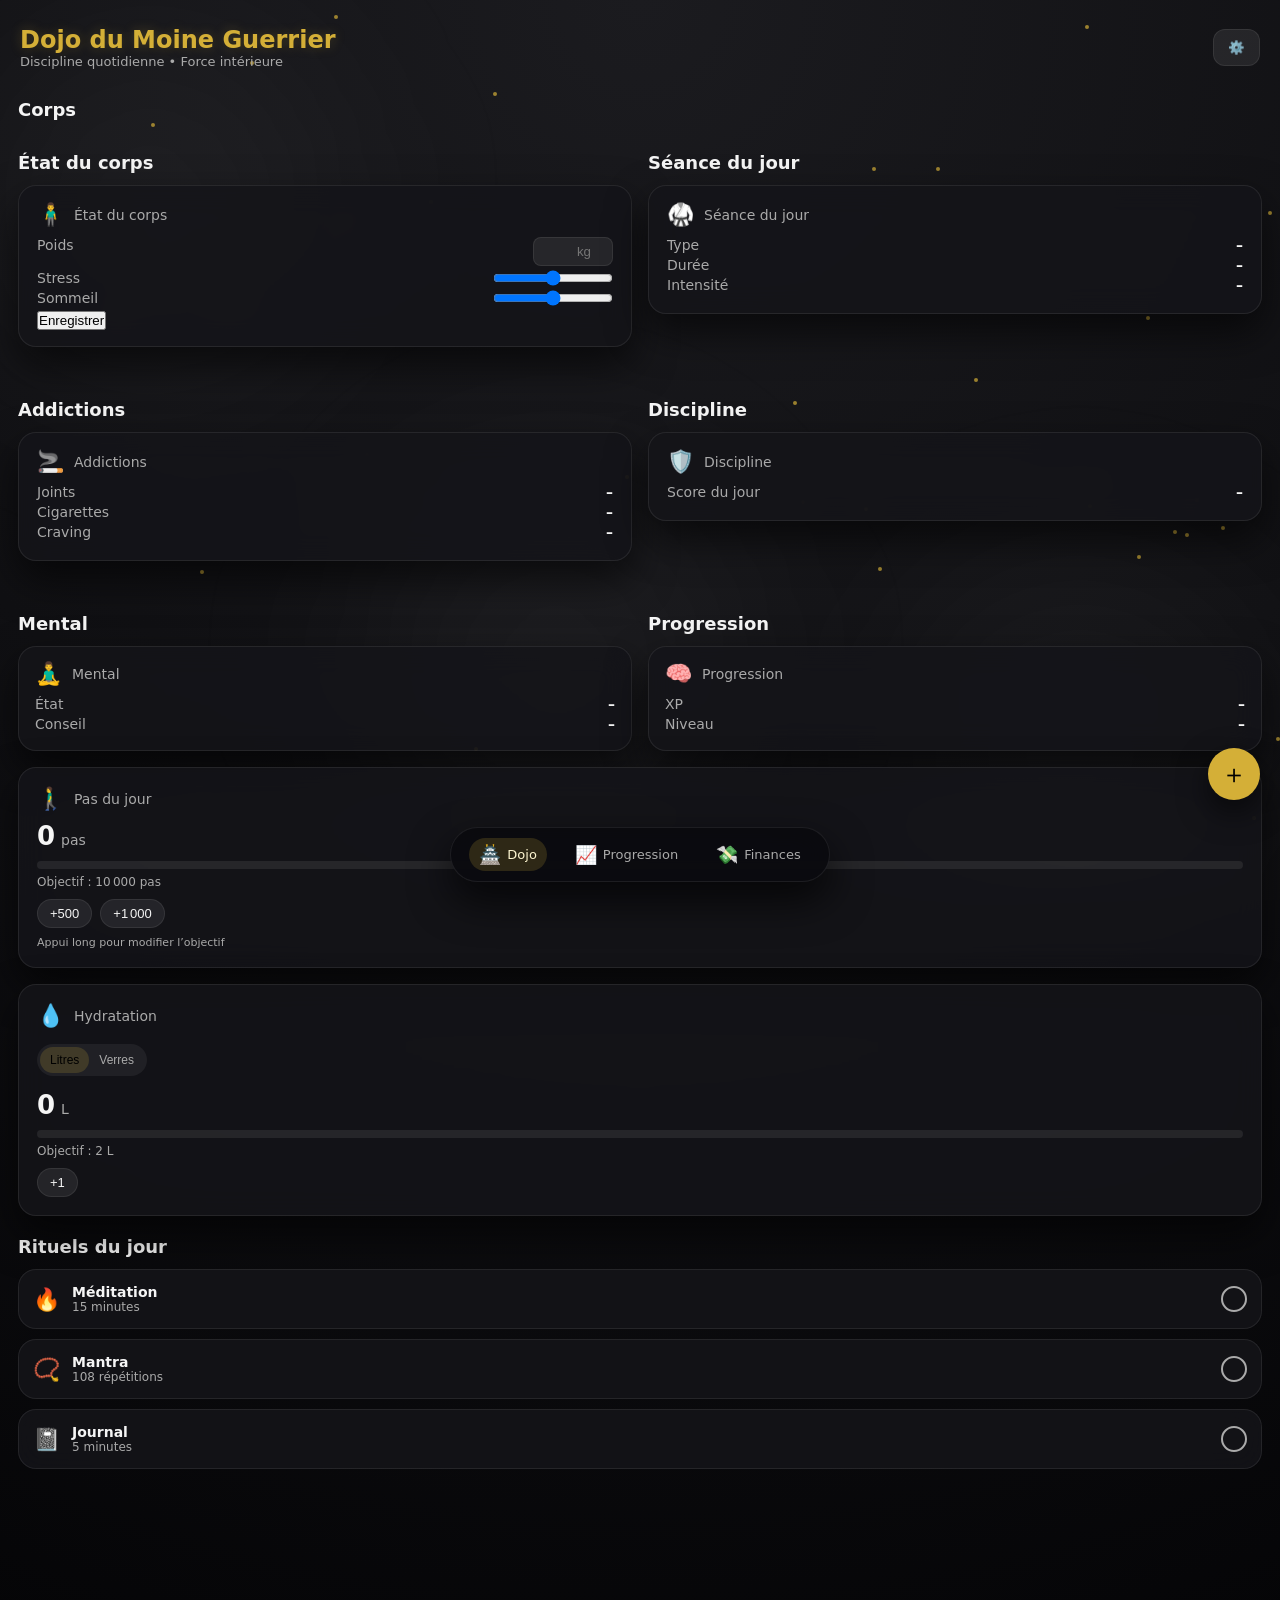
==== index.html @ df470920 "Update index.html" ====
<!DOCTYPE html>
<html lang="fr">
<head>
    <meta charset="UTF-8">
    <meta name="viewport" content="width=device-width, initial-scale=1.0">
    <title>Dojo du Moine Guerrier</title>

    <!-- PWA -->
    <link rel="manifest" href="manifest.json">
    <link rel="icon" href="icon-192.png">
    <link rel="apple-touch-icon" href="icon-192.png">
    <meta name="theme-color" content="#0a0a0a">

    <!-- Styles -->
    <link rel="stylesheet" href="style.css">
</head>

<body class="page-dojo">

    <!-- FOND ANIMÉ -->
    <div id="background">
        <div class="smoke"></div>
        <div class="smoke"></div>
        <div class="smoke"></div>
    </div>

    <script>
        for (let i = 0; i < 40; i++) {
            const p = document.createElement("div");
            p.className = "particle";
            p.style.left = Math.random() * 100 + "vw";
            p.style.top = Math.random() * 100 + "vh";
            p.style.animationDelay = Math.random() * 6 + "s";
            document.getElementById("background").appendChild(p);
        }
    </script>

    <!-- HEADER -->
    <header class="dojo-header">
        <div>
            <div class="dojo-title">Dojo du Moine Guerrier</div>
            <div class="dojo-subtitle">Discipline quotidienne • Force intérieure</div>
        </div>
        <button id="openSettings" class="dojo-settings-btn">⚙️</button>
    </header>

    <!-- CONTENU PRINCIPAL -->
    <main class="dojo-main">

        <!-- SECTION CORPS -->
        <section class="dojo-section">
            <h2 class="dojo-section-title">Corps</h2>

            <div class="dojo-stats-grid">
<!-- CORPS — Données du jour -->
<section class="dojo-section">
    <h2 class="dojo-section-title">État du corps</h2>

<div class="dojo-card dojo-card-medium" id="corpsCard">
    <div class="dojo-card-header">
        <span class="dojo-card-icon">🧍‍♂️</span>
        <span class="dojo-card-label">État du corps</span>
    </div>

    <div class="detail-row">
        <span class="detail-label">Poids</span>
        <input type="number" id="poidsInput" class="inline-input" placeholder="kg">
    </div>

    <div class="detail-row">
        <span class="detail-label">Stress</span>
        <input type="range" id="stressInput" min="0" max="10" class="inline-slider">
    </div>

    <div class="detail-row">
        <span class="detail-label">Sommeil</span>
        <input type="range" id="sommeilInput" min="0" max="10" class="inline-slider">
    </div>

    <button class="primary small" id="saveCorpsBtn">Enregistrer</button>
</div>

</section>

<!-- SÉANCE DU JOUR -->
<section class="dojo-section">
    <h2 class="dojo-section-title">Séance du jour</h2>

    <div class="dojo-card dojo-card-medium clickable" id="seanceCard">
    <div class="dojo-card-header">
        <span class="dojo-card-icon">🥋</span>
        <span class="dojo-card-label">Séance du jour</span>
    </div>

    <div class="detail-row"><span class="detail-label">Type</span><span class="detail-value" id="typeSeanceLabel">–</span></div>
    <div class="detail-row"><span class="detail-label">Durée</span><span class="detail-value" id="dureeSeanceLabel">–</span></div>
    <div class="detail-row"><span class="detail-label">Intensité</span><span class="detail-value" id="intensiteSeanceLabel">–</span></div>
</div>

</section>

<!-- ADDICTIONS -->
<section class="dojo-section">
    <h2 class="dojo-section-title">Addictions</h2>

    <div class="dojo-card dojo-card-medium clickable" id="addictionsCard">
    <div class="dojo-card-header">
        <span class="dojo-card-icon">🚬</span>
        <span class="dojo-card-label">Addictions</span>
    </div>

    <div class="detail-row"><span class="detail-label">Joints</span><span class="detail-value" id="jointsLabel">–</span></div>
    <div class="detail-row"><span class="detail-label">Cigarettes</span><span class="detail-value" id="cigarettesLabel">–</span></div>
    <div class="detail-row"><span class="detail-label">Craving</span><span class="detail-value" id="cravingLabel">–</span></div>
</div>

</section>
                
<!-- DISCIPLINE -->
<section class="dojo-section">
    <h2 class="dojo-section-title">Discipline</h2>

    <div class="dojo-card dojo-card-medium clickable" id="disciplineCard">
    <div class="dojo-card-header">
        <span class="dojo-card-icon">🛡️</span>
        <span class="dojo-card-label">Discipline</span>
    </div>

    <div class="detail-row"><span class="detail-label">Score du jour</span><span class="detail-value" id="disciplineScoreLabel">–</span></div>
</div>

</section>
                
<!-- MENTAL -->
<section class="dojo-section">
    <h2 class="dojo-section-title">Mental</h2>

   <div class="dojo-card dojo-card-small" id="mentalCard">
    <div class="dojo-card-header">
        <span class="dojo-card-icon">🧘‍♂️</span>
        <span class="dojo-card-label">Mental</span>
    </div>

    <div class="detail-row"><span class="detail-label">État</span><span class="detail-value" id="mentalEtatLabel">–</span></div>
    <div class="detail-row"><span class="detail-label">Conseil</span><span class="detail-value" id="mentalConseilLabel">–</span></div>
</div>

</section>

<!-- XP / NIVEAU -->
<section class="dojo-section">
    <h2 class="dojo-section-title">Progression</h2>

    <div class="dojo-card dojo-card-small" id="xpCard">
    <div class="dojo-card-header">
        <span class="dojo-card-icon">🧠</span>
        <span class="dojo-card-label">Progression</span>
    </div>

    <div class="detail-row"><span class="detail-label">XP</span><span class="detail-value" id="xpLabel">–</span></div>
    <div class="detail-row"><span class="detail-label">Niveau</span><span class="detail-value" id="niveauLabel">–</span></div>
</div>

</section>


</section>

                <!-- PAS -->
                <div class="dojo-card steps-card" id="stepsCard">
                    <div class="dojo-card-header">
                        <span class="dojo-card-icon">🚶‍♂️</span>
                        <span class="dojo-card-label">Pas du jour</span>
                    </div>

                    <div class="dojo-card-main">
                        <span class="dojo-card-value" id="stepsValue">0</span>
                        <span class="dojo-card-unit">pas</span>
                    </div>

                    <div class="dojo-card-progress">
                        <div class="dojo-card-progress-bar">
                            <div class="dojo-card-progress-fill" id="stepsProgress"></div>
                        </div>
                        <div class="dojo-card-progress-text">
                            Objectif : <span id="stepsGoalLabel">10 000</span> pas
                        </div>
                    </div>

                    <div class="dojo-card-actions">
                        <button class="dojo-chip" data-steps="+500">+500</button>
                        <button class="dojo-chip" data-steps="+1000">+1 000</button>
                    </div>

                    <div class="dojo-card-hint">Appui long pour modifier l’objectif</div>
                </div>

                <!-- HYDRATATION -->
                <div class="dojo-card water-card">
                    <div class="dojo-card-header">
                        <span class="dojo-card-icon">💧</span>
                        <span class="dojo-card-label">Hydratation</span>
                    </div>

                    <div class="dojo-card-toggle">
                        <button class="toggle-btn active" id="modeLitres">Litres</button>
                        <button class="toggle-btn" id="modeVerres">Verres</button>
                    </div>

                    <div class="dojo-card-main">
                        <span class="dojo-card-value" id="waterValue">0</span>
                        <span class="dojo-card-unit" id="waterUnit">L</span>
                    </div>

                    <div class="dojo-card-progress">
                        <div class="dojo-card-progress-bar">
                            <div class="dojo-card-progress-fill" id="waterProgress"></div>
                        </div>
                        <div class="dojo-card-progress-text">
                            Objectif : <span id="waterGoalLabel">2</span> <span id="waterGoalUnit">L</span>
                        </div>
                    </div>

                    <div class="dojo-card-actions">
                        <button class="dojo-chip" id="waterPlus">+1</button>
                    </div>
                </div>

            </div>
        </section>

        <!-- RITUELS -->
        <section class="dojo-section">
            <h2 class="dojo-section-title">Rituels du jour</h2>

            <div class="dojo-rituals" id="ritualsList">
                <div class="ritual-card">
                    <div class="ritual-left">
                        <span class="ritual-icon">🔥</span>
                        <div>
                            <div class="ritual-title">Méditation</div>
                            <div class="ritual-subtitle">15 minutes</div>
                        </div>
                    </div>
                    <button class="ritual-toggle"></button>
                </div>

                <div class="ritual-card">
                    <div class="ritual-left">
                        <span class="ritual-icon">📿</span>
                        <div>
                            <div class="ritual-title">Mantra</div>
                            <div class="ritual-subtitle">108 répétitions</div>
                        </div>
                    </div>
                    <button class="ritual-toggle"></button>
                </div>

                <div class="ritual-card">
                    <div class="ritual-left">
                        <span class="ritual-icon">📓</span>
                        <div>
                            <div class="ritual-title">Journal</div>
                            <div class="ritual-subtitle">5 minutes</div>
                        </div>
                    </div>
                    <button class="ritual-toggle"></button>
                </div>
            </div>
        </section>

    </main>

    <!-- BOUTON FLOTTANT -->
    <button class="add-ritual-btn" onclick="window.location.href='rituel.html'">＋</button>

    <!-- POPUP RÉGLAGES -->
    <div class="popup-overlay" id="settingsPopup">
        <div class="popup">
            <h2>Réglages du Dojo</h2>

            <label>Objectif de pas</label>
            <input type="number" id="stepsGoalInput">

            <label>Mode hydratation</label>
            <select id="waterModeSelect">
                <option value="litres">Litres</option>
                <option value="verres">Verres</option>
            </select>

            <label>Objectif hydratation (litres)</label>
            <input type="number" step="0.1" id="waterGoalLitresInput">

            <label>Objectif hydratation (verres)</label>
            <input type="number" id="waterGoalGlassesInput">

            <button id="saveSettings">Enregistrer</button>
            <button id="closeSettings" class="close-popup">Fermer</button>
        </div>
    </div>
<!-- POPUP SÉANCE -->
<div class="popup-overlay" id="popupSeance">
    <div class="popup-dojo">
        <h2>Séance du jour</h2>

        <label>Type</label>
        <input type="text" id="popupSeanceType" placeholder="Ex : Muscu, Cardio, Yoga">

        <label>Durée (min)</label>
        <input type="number" id="popupSeanceDuree">

        <label>Intensité (0–10)</label>
        <input type="number" id="popupSeanceIntensite" min="0" max="10">

        <button class="primary" id="saveSeanceBtn">Enregistrer</button>
        <button class="close-popup" onclick="closePopup('popupSeance')">Fermer</button>
    </div>
</div>
<!-- POPUP ADDICTIONS -->
<div class="popup-overlay" id="popupAddictions">
    <div class="popup-dojo">
        <h2>Addictions</h2>

        <label>Joints</label>
        <input type="number" id="popupJoints">

        <label>Cigarettes</label>
        <input type="number" id="popupCigarettes">

        <label>Craving (0–10)</label>
        <input type="number" id="popupCraving" min="0" max="10">

        <button class="primary" id="saveAddictionsBtn">Enregistrer</button>
        <button class="close-popup" onclick="closePopup('popupAddictions')">Fermer</button>
    </div>
</div>
<!-- POPUP DISCIPLINE -->
<div class="popup-overlay" id="popupDiscipline">
    <div class="popup-dojo">
        <h2>Discipline</h2>

        <label>Score du jour (0–5)</label>
        <input type="number" id="popupDisciplineScore" min="0" max="5">

        <button class="primary" id="saveDisciplineBtn">Enregistrer</button>
        <button class="close-popup" onclick="closePopup('popupDiscipline')">Fermer</button>
    </div>
</div>

    <!-- MENU -->
    <div class="bottom-menu-wrapper">
        <div class="bottom-menu-pill">
            <a href="index.html" class="active"><span class="icon">🏯</span>Dojo</a>
            <a href="progression.html"><span class="icon">📈</span>Progression</a>
            <a href="finance.html"><span class="icon">💸</span>Finances</a>
        </div>
    </div>

    <!-- JS -->
    <script src="dojo.js"></script>
    <script src="firebase.js"></script>

</body>
</html>
---- style.css ----
/* ============================================================
   DOJO DU MOINE GUERRIER — STYLE GLOBAL
   ============================================================ */

/* ------------------------------
   VARIABLES
--------------------------------*/
:root {
    --bg1: #050507;
    --bg2: #1b1b1f;
    --card-bg: rgba(20,20,25,0.85);
    --card-border: rgba(255,255,255,0.08);
    --text: #f5f5f5;
    --muted: #aaa;
    --accent: #d4af37;
    --accent-soft: rgba(212,175,55,0.18);
    --radius: 18px;
    --blur: 14px;
    --transition: 0.25s ease;
}

/* ------------------------------
   RESET
--------------------------------*/
* {
    margin: 0;
    padding: 0;
    box-sizing: border-box;
    -webkit-tap-highlight-color: transparent;
}

body {
    font-family: system-ui, -apple-system, BlinkMacSystemFont, "SF Pro Text", Inter, sans-serif;
    background: radial-gradient(circle at top, var(--bg2), var(--bg1));
    color: var(--text);
    padding-bottom: 120px;
    overflow-x: hidden;
}

/* ------------------------------
   FOND ANIMÉ
--------------------------------*/
#background {
    position: fixed;
    inset: 0;
    z-index: -1;
    overflow: hidden;
}

.smoke {
    position: absolute;
    width: 600px;
    height: 600px;
    background: radial-gradient(circle, rgba(255,255,255,0.06), transparent 70%);
    filter: blur(80px);
    animation: smokeMove 18s infinite ease-in-out;
}

.smoke:nth-child(1) { top: -100px; left: -150px; animation-delay: 0s; }
.smoke:nth-child(2) { bottom: -150px; right: -100px; animation-delay: 4s; }
.smoke:nth-child(3) { top: 40%; left: 20%; animation-delay: 8s; }

@keyframes smokeMove {
    0% { transform: translate(0,0) scale(1); }
    50% { transform: translate(40px,-30px) scale(1.2); }
    100% { transform: translate(0,0) scale(1); }
}

.particle {
    position: absolute;
    width: 4px;
    height: 4px;
    background: var(--accent);
    border-radius: 50%;
    opacity: 0.7;
    animation: floatUp 6s infinite ease-in-out;
}

@keyframes floatUp {
    0% { transform: translateY(0) scale(1); opacity: 0.3; }
    50% { opacity: 0.9; }
    100% { transform: translateY(-120px) scale(0.5); opacity: 0; }
}

/* ============================================================
   ACCUEIL DOJO (index.html)
   ============================================================ */

body.page-dojo {
    /* même fond que défaut, mais on garde la classe si besoin */
}

/* HEADER */
.dojo-header {
    padding: 26px 20px 10px;
    display: flex;
    justify-content: space-between;
    align-items: center;
}

.dojo-title {
    font-size: 24px;
    font-weight: 700;
    color: var(--accent);
    text-shadow: 0 0 12px rgba(212,175,55,0.25);
}

.dojo-subtitle {
    font-size: 13px;
    color: var(--muted);
}

.dojo-settings-btn {
    background: rgba(255,255,255,0.08);
    border: 1px solid var(--card-border);
    padding: 10px 14px;
    border-radius: 12px;
    color: var(--text);
    cursor: pointer;
    transition: var(--transition);
}

.dojo-settings-btn:hover {
    background: var(--accent-soft);
    color: #000;
}

/* MAIN */
.dojo-main {
    padding: 0 18px 40px;
}

.dojo-section {
    margin-top: 20px;
}

.dojo-section-title {
    font-size: 18px;
    font-weight: 600;
    margin-bottom: 12px;
}

/* CARTES GÉNÉRIQUES */
.dojo-card {
    background: var(--card-bg);
    border: 1px solid var(--card-border);
    border-radius: var(--radius);
    padding: 18px;
    margin-bottom: 16px;
    backdrop-filter: blur(var(--blur));
    box-shadow: 0 18px 40px rgba(0,0,0,0.6);
    transition: var(--transition);
}

.dojo-card:hover {
    border-color: var(--accent);
    box-shadow: 0 18px 50px rgba(212,175,55,0.15);
}

/* GRILLE CORPS (PAS + EAU) */
.dojo-stats-grid {
    display: grid;
    grid-template-columns: 1fr;
    gap: 16px;
}

@media (min-width: 700px) {
    .dojo-stats-grid {
        grid-template-columns: 1fr 1fr;
    }
}

/* HEADER DE CARTE */
.dojo-card-header {
    display: flex;
    align-items: center;
    gap: 10px;
    margin-bottom: 10px;
}

.dojo-card-icon {
    font-size: 22px;
}

.dojo-card-label {
    font-size: 14px;
    color: var(--muted);
}

/* VALEUR PRINCIPALE */
.dojo-card-main {
    display: flex;
    align-items: baseline;
    gap: 6px;
    margin: 4px 0 10px;
}

.dojo-card-value {
    font-size: 26px;
    font-weight: 700;
}

.dojo-card-unit {
    font-size: 14px;
    color: var(--muted);
}

/* PROGRESSION */
.dojo-card-progress {
    margin-top: 4px;
}

.dojo-card-progress-bar {
    width: 100%;
    height: 8px;
    background: rgba(255,255,255,0.08);
    border-radius: 999px;
    overflow: hidden;
    margin: 6px 0;
}

.dojo-card-progress-fill {
    height: 100%;
    background: var(--accent);
    width: 0%;
    transition: width 0.4s ease;
}

.dojo-card-progress-text {
    font-size: 12px;
    color: var(--muted);
    margin-top: 4px;
}

/* ACTIONS (CHIPS) */
.dojo-card-actions {
    display: flex;
    gap: 8px;
    margin-top: 10px;
    flex-wrap: wrap;
}

.dojo-chip {
    padding: 6px 12px;
    background: rgba(255,255,255,0.08);
    border-radius: 999px;
    border: 1px solid var(--card-border);
    color: var(--text);
    cursor: pointer;
    font-size: 13px;
    transition: var(--transition);
}

.dojo-chip:hover {
    background: var(--accent-soft);
    color: #000;
}

.dojo-card-hint {
    margin-top: 8px;
    font-size: 11px;
    color: var(--muted);
}

/* TOGGLE HYDRATATION */
.dojo-card-toggle {
    display: inline-flex;
    background: rgba(255,255,255,0.06);
    border-radius: 999px;
    padding: 3px;
    margin: 6px 0 10px;
}

.toggle-btn {
    border: none;
    background: transparent;
    color: var(--muted);
    font-size: 12px;
    padding: 6px 10px;
    border-radius: 999px;
    cursor: pointer;
    transition: var(--transition);
}

.toggle-btn.active {
    background: var(--accent-soft);
    color: #000;
}

/* RITUELS */
.dojo-rituals {
    display: flex;
    flex-direction: column;
    gap: 10px;
}

.ritual-card {
    background: var(--card-bg);
    border: 1px solid var(--card-border);
    border-radius: var(--radius);
    padding: 14px;
    display: flex;
    justify-content: space-between;
    align-items: center;
    backdrop-filter: blur(var(--blur));
    transition: var(--transition);
}

.ritual-card.completed {
    border-color: var(--accent);
    background: rgba(212,175,55,0.12);
}

.ritual-left {
    display: flex;
    gap: 12px;
    align-items: center;
}

.ritual-icon {
    font-size: 22px;
}

.ritual-title {
    font-size: 14px;
    font-weight: 600;
}

.ritual-subtitle {
    font-size: 12px;
    color: var(--muted);
}

.ritual-toggle {
    width: 26px;
    height: 26px;
    border-radius: 50%;
    border: 2px solid var(--muted);
    background: transparent;
    cursor: pointer;
    transition: var(--transition);
}

.ritual-card.completed .ritual-toggle {
    background: var(--accent);
    border-color: var(--accent);
}

/* BOUTON FLOTTANT + */
.add-ritual-btn {
    position: fixed;
    bottom: 100px;
    right: 20px;
    width: 52px;
    height: 52px;
    border-radius: 50%;
    border: none;
    background: var(--accent);
    color: #000;
    font-size: 26px;
    display: flex;
    align-items: center;
    justify-content: center;
    box-shadow: 0 12px 30px rgba(0,0,0,0.6);
    cursor: pointer;
    transition: var(--transition);
    z-index: 9998;
}

.add-ritual-btn:hover {
    filter: brightness(1.1);
    box-shadow: 0 16px 40px rgba(212,175,55,0.45);
}

/* POPUP RÉGLAGES */
.popup-overlay {
    position: fixed;
    top: 0;
    left: 0;
    width: 100%;
    height: 100%;
    background: rgba(0,0,0,0.6);
    display: none;
    justify-content: center;
    align-items: center;
    z-index: 9999;
}

.popup {
    background: #111;
    padding: 20px;
    border-radius: 16px;
    width: 90%;
    max-width: 400px;
    border: 1px solid rgba(255,255,255,0.08);
}

.popup input, .popup select {
    width: 100%;
    padding: 10px;
    margin: 6px 0 14px;
    border-radius: 8px;
    border: none;
    background: rgba(255,255,255,0.1);
    color: #fff;
}

.popup button {
    width: 100%;
    padding: 12px;
    margin-top: 10px;
    border: none;
    border-radius: 10px;
    background: #d4af37;
    color: #000;
    font-weight: 600;
    cursor: pointer;
}

.close-popup {
    background: rgba(255,255,255,0.1);
    color: #fff;
}

/* ============================================================
   MENU BAS (PILL FLOTTANT)
   ============================================================ */

.bottom-menu-wrapper {
    position: fixed;
    bottom: 18px;
    left: 0;
    width: 100%;
    display: flex;
    justify-content: center;
    pointer-events: none;
    z-index: 9999;
}

.bottom-menu-pill {
    pointer-events: auto;
    background: rgba(10,10,15,0.92);
    backdrop-filter: blur(18px);
    border-radius: 999px;
    padding: 10px 18px;
    display: flex;
    gap: 18px;
    align-items: center;
    border: 1px solid rgba(255,255,255,0.08);
    box-shadow: 0 18px 40px rgba(0,0,0,0.7);
}

.bottom-menu-pill a {
    color: #aaa;
    text-decoration: none;
    font-size: 13px;
    display: flex;
    align-items: center;
    gap: 6px;
    padding: 6px 10px;
    border-radius: 999px;
    transition: var(--transition);
}

.bottom-menu-pill a span.icon {
    font-size: 18px;
}

.bottom-menu-pill a.active {
    background: var(--accent-soft);
    color: #fdf5d0;
}

/* ============================================================
   PAGE PROGRESSION
   ============================================================ */

body.page-progression {
    margin: 0;
    padding: 0 0 90px 0;
    font-family: system-ui, -apple-system, BlinkMacSystemFont, "SF Pro Text", sans-serif;
    background: radial-gradient(circle at top, #1b1b1f, #050507);
    color: #f5f5f5;
}

.progression-title {
    text-align: center;
    font-size: 26px;
    font-weight: 700;
    margin: 20px 0 5px;
}

.progression-subtitle {
    text-align: center;
    font-size: 13px;
    color: #aaa;
    margin-bottom: 20px;
}

.progression-container {
    max-width: 900px;
    margin: 0 auto;
    padding: 0 16px 20px;
    box-sizing: border-box;
}

#progressionChart {
    width: 100%;
    max-width: 900px;
    margin: 0 auto 20px;
}

.days-strip {
    display: flex;
    overflow-x: auto;
    gap: 10px;
    padding: 10px 0 5px;
    margin-bottom: 10px;
    scrollbar-width: none;
}
.days-strip::-webkit-scrollbar {
    display: none;
}

.day-pill {
    flex: 0 0 auto;
    padding: 8px 14px;
    border-radius: 999px;
    background: rgba(255,255,255,0.05);
    border: 1px solid rgba(255,255,255,0.08);
    color: #ddd;
    font-size: 13px;
    cursor: pointer;
    white-space: nowrap;
    transition: all 0.2s ease;
}
.day-pill.active {
    background: rgba(212,175,55,0.18);
    border-color: #d4af37;
    color: #fdf5d0;
}

.details-card {
    background: rgba(15,15,20,0.9);
    border-radius: 18px;
    padding: 16px 18px;
    margin-top: 10px;
    box-shadow: 0 18px 40px rgba(0,0,0,0.6);
    border: 1px solid rgba(255,255,255,0.05);
}

.details-card h2 {
    font-size: 18px;
    margin: 0 0 10px;
}

.detail-row {
    display: flex;
    justify-content: space-between;
    font-size: 14px;
    margin: 4px 0;
}

.detail-label {
    color: #aaa;
}

.detail-value {
    font-weight: 600;
}

/* ============================================================
   PAGE FINANCES
   ============================================================ */

body.page-finances {
    background: radial-gradient(circle at top, #1b1b1f, #050507);
    color: #f5f5f5;
    padding-bottom: 120px;
    font-family: system-ui, -apple-system, BlinkMacSystemFont, "SF Pro Text";
}

.finance-header {
    text-align: center;
    padding: 20px 0 10px;
}

.finance-period {
    display: flex;
    justify-content: center;
    gap: 12px;
    margin: 10px 0;
}

.finance-period button {
    background: rgba(255,255,255,0.1);
    border: none;
    padding: 6px 12px;
    border-radius: 8px;
    color: #fff;
    cursor: pointer;
}

.finance-view-toggle {
    display: flex;
    justify-content: center;
    gap: 10px;
}

.finance-view-toggle button {
    background: rgba(255,255,255,0.1);
    border: none;
    padding: 6px 14px;
    border-radius: 999px;
    color: #aaa;
    cursor: pointer;
}

.finance-view-toggle button.active {
    background: rgba(212,175,55,0.18);
    color: #fdf5d0;
}

.finance-solde {
    margin-top: 10px;
    font-size: 20px;
    font-weight: 600;
}

.finance-container {
    padding: 20px;
}

.section-title {
    margin-top: 20px;
    font-size: 20px;
    font-weight: 600;
}

/* TRANSACTIONS */
.transaction-card {
    background: rgba(255,255,255,0.05);
    padding: 14px;
    border-radius: 14px;
    margin-bottom: 12px;
    border: 1px solid rgba(255,255,255,0.08);
}

.transaction-card .amount {
    font-size: 18px;
    font-weight: 600;
}

.transaction-card .amount.positive {
    color: #4caf50;
}

.transaction-card .amount.negative {
    color: #e53935;
}

.transaction-card .desc {
    font-size: 14px;
    color: #aaa;
}

/* BOUTON AJOUT FINANCES */
.add-transaction-btn {
    position: fixed;
    bottom: 100px;
    right: 20px;
    background: #d4af37;
    color: #000;
    border: none;
    padding: 16px 20px;
    border-radius: 999px;
    font-size: 22px;
    cursor: pointer;
    box-shadow: 0 10px 30px rgba(0,0,0,0.4);
}

/* SWIPE TO DELETE */
.swipe-card {
    position: relative;
    overflow: hidden;
    touch-action: pan-y;
}

.swipe-content {
    background: rgba(255,255,255,0.05);
    padding: 14px;
    border-radius: 14px;
    transition: transform 0.25s ease;
}

.swipe-delete {
    position: absolute;
    right: 0;
    top: 0;
    height: 100%;
    width: 120px;
    background: #e53935;
    color: #fff;
    display: flex;
    justify-content: center;
    align-items: center;
    font-weight: 600;
    transform: translateX(120px);
    transition: transform 0.25s ease;
    border-radius: 14px;
}
/* Tailles des cartes */
.dojo-card-medium {
    padding: 16px 18px;
}

.dojo-card-small {
    padding: 14px 16px;
}

/* Inline inputs */
.inline-input {
    width: 80px;
    background: rgba(255,255,255,0.08);
    border: 1px solid var(--card-border);
    border-radius: 8px;
    padding: 6px;
    color: var(--text);
    text-align: right;
}

.inline-slider {
    width: 120px;
}

/* Cartes cliquables */
.clickable {
    cursor: pointer;
    transition: 0.25s ease;
}

.clickable:hover {
    background: rgba(255,255,255,0.06);
}

/* Popup premium */
.popup-dojo {
    background: var(--card-bg);
    border: 1px solid var(--card-border);
    padding: 20px;
    border-radius: 18px;
    width: 90%;
    max-width: 380px;
    backdrop-filter: blur(14px);
}
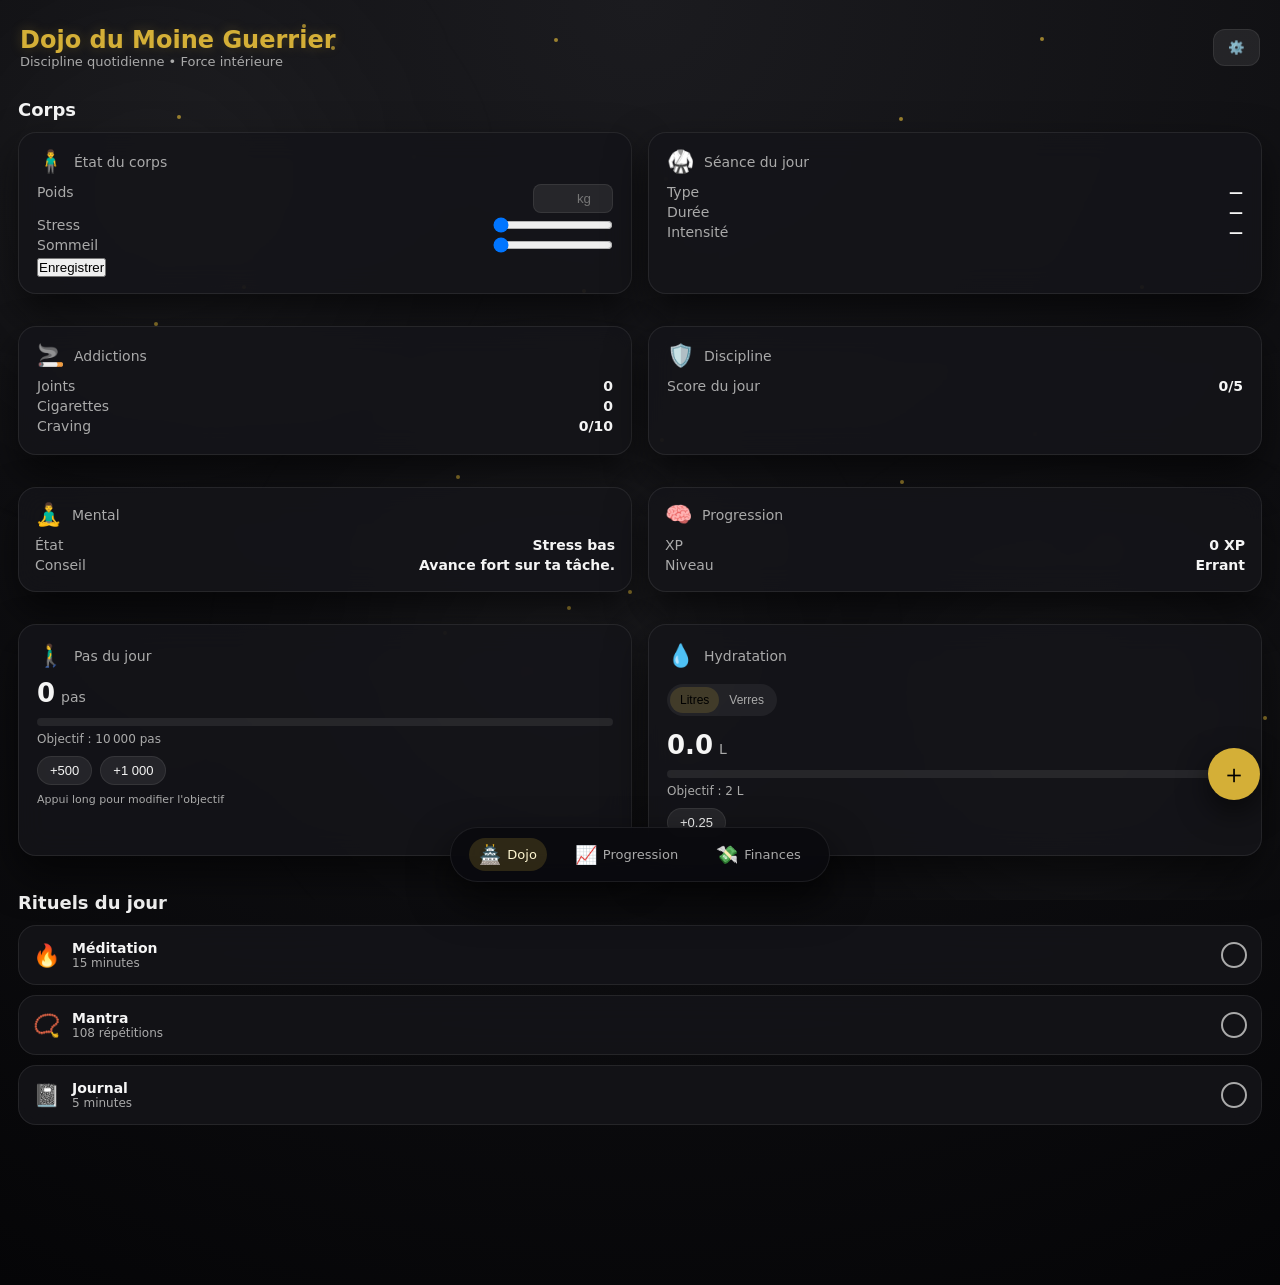
==== commit edf68336: "Update index.html" ====
--- a/index.html
+++ b/index.html
@@ -52,119 +52,120 @@
             <h2 class="dojo-section-title">Corps</h2>
 
             <div class="dojo-stats-grid">
-<!-- CORPS — Données du jour -->
-<section class="dojo-section">
-    <h2 class="dojo-section-title">État du corps</h2>
-
-<div class="dojo-card dojo-card-medium" id="corpsCard">
-    <div class="dojo-card-header">
-        <span class="dojo-card-icon">🧍‍♂️</span>
-        <span class="dojo-card-label">État du corps</span>
-    </div>
-
-    <div class="detail-row">
-        <span class="detail-label">Poids</span>
-        <input type="number" id="poidsInput" class="inline-input" placeholder="kg">
-    </div>
-
-    <div class="detail-row">
-        <span class="detail-label">Stress</span>
-        <input type="range" id="stressInput" min="0" max="10" class="inline-slider">
-    </div>
-
-    <div class="detail-row">
-        <span class="detail-label">Sommeil</span>
-        <input type="range" id="sommeilInput" min="0" max="10" class="inline-slider">
-    </div>
-
-    <button class="primary small" id="saveCorpsBtn">Enregistrer</button>
-</div>
-
-</section>
-
-<!-- SÉANCE DU JOUR -->
-<section class="dojo-section">
-    <h2 class="dojo-section-title">Séance du jour</h2>
-
-    <div class="dojo-card dojo-card-medium clickable" id="seanceCard">
-    <div class="dojo-card-header">
-        <span class="dojo-card-icon">🥋</span>
-        <span class="dojo-card-label">Séance du jour</span>
-    </div>
-
-    <div class="detail-row"><span class="detail-label">Type</span><span class="detail-value" id="typeSeanceLabel">–</span></div>
-    <div class="detail-row"><span class="detail-label">Durée</span><span class="detail-value" id="dureeSeanceLabel">–</span></div>
-    <div class="detail-row"><span class="detail-label">Intensité</span><span class="detail-value" id="intensiteSeanceLabel">–</span></div>
-</div>
-
-</section>
-
-<!-- ADDICTIONS -->
-<section class="dojo-section">
-    <h2 class="dojo-section-title">Addictions</h2>
-
-    <div class="dojo-card dojo-card-medium clickable" id="addictionsCard">
-    <div class="dojo-card-header">
-        <span class="dojo-card-icon">🚬</span>
-        <span class="dojo-card-label">Addictions</span>
-    </div>
-
-    <div class="detail-row"><span class="detail-label">Joints</span><span class="detail-value" id="jointsLabel">–</span></div>
-    <div class="detail-row"><span class="detail-label">Cigarettes</span><span class="detail-value" id="cigarettesLabel">–</span></div>
-    <div class="detail-row"><span class="detail-label">Craving</span><span class="detail-value" id="cravingLabel">–</span></div>
-</div>
-
-</section>
-                
-<!-- DISCIPLINE -->
-<section class="dojo-section">
-    <h2 class="dojo-section-title">Discipline</h2>
-
-    <div class="dojo-card dojo-card-medium clickable" id="disciplineCard">
-    <div class="dojo-card-header">
-        <span class="dojo-card-icon">🛡️</span>
-        <span class="dojo-card-label">Discipline</span>
-    </div>
-
-    <div class="detail-row"><span class="detail-label">Score du jour</span><span class="detail-value" id="disciplineScoreLabel">–</span></div>
-</div>
-
-</section>
-                
-<!-- MENTAL -->
-<section class="dojo-section">
-    <h2 class="dojo-section-title">Mental</h2>
-
-   <div class="dojo-card dojo-card-small" id="mentalCard">
-    <div class="dojo-card-header">
-        <span class="dojo-card-icon">🧘‍♂️</span>
-        <span class="dojo-card-label">Mental</span>
-    </div>
-
-    <div class="detail-row"><span class="detail-label">État</span><span class="detail-value" id="mentalEtatLabel">–</span></div>
-    <div class="detail-row"><span class="detail-label">Conseil</span><span class="detail-value" id="mentalConseilLabel">–</span></div>
-</div>
-
-</section>
-
-<!-- XP / NIVEAU -->
-<section class="dojo-section">
-    <h2 class="dojo-section-title">Progression</h2>
-
-    <div class="dojo-card dojo-card-small" id="xpCard">
-    <div class="dojo-card-header">
-        <span class="dojo-card-icon">🧠</span>
-        <span class="dojo-card-label">Progression</span>
-    </div>
-
-    <div class="detail-row"><span class="detail-label">XP</span><span class="detail-value" id="xpLabel">–</span></div>
-    <div class="detail-row"><span class="detail-label">Niveau</span><span class="detail-value" id="niveauLabel">–</span></div>
-</div>
-
-</section>
-
-
-</section>
+
+                <!-- ÉTAT DU CORPS -->
+                <div class="dojo-card dojo-card-medium" id="corpsCard">
+                    <div class="dojo-card-header">
+                        <span class="dojo-card-icon">🧍‍♂️</span>
+                        <span class="dojo-card-label">État du corps</span>
+                    </div>
+
+                    <div class="detail-row">
+                        <span class="detail-label">Poids</span>
+                        <input type="number" id="poidsInput" class="inline-input" placeholder="kg" step="0.1">
+                    </div>
+
+                    <div class="detail-row">
+                        <span class="detail-label">Stress</span>
+                        <input type="range" id="stressInput" min="0" max="10" class="inline-slider">
+                    </div>
+
+                    <div class="detail-row">
+                        <span class="detail-label">Sommeil</span>
+                        <input type="range" id="sommeilInput" min="0" max="10" class="inline-slider">
+                    </div>
+
+                    <button class="primary small" id="saveCorpsBtn">Enregistrer</button>
+                </div>
+
+                <!-- SÉANCE DU JOUR -->
+                <div class="dojo-card dojo-card-medium clickable" id="seanceCard">
+                    <div class="dojo-card-header">
+                        <span class="dojo-card-icon">🥋</span>
+                        <span class="dojo-card-label">Séance du jour</span>
+                    </div>
+
+                    <div class="detail-row">
+                        <span class="detail-label">Type</span>
+                        <span class="detail-value" id="typeSeanceLabel">—</span>
+                    </div>
+                    <div class="detail-row">
+                        <span class="detail-label">Durée</span>
+                        <span class="detail-value" id="dureeSeanceLabel">—</span>
+                    </div>
+                    <div class="detail-row">
+                        <span class="detail-label">Intensité</span>
+                        <span class="detail-value" id="intensiteSeanceLabel">—</span>
+                    </div>
+                </div>
+
+                <!-- ADDICTIONS -->
+                <div class="dojo-card dojo-card-medium clickable" id="addictionsCard">
+                    <div class="dojo-card-header">
+                        <span class="dojo-card-icon">🚬</span>
+                        <span class="dojo-card-label">Addictions</span>
+                    </div>
+
+                    <div class="detail-row">
+                        <span class="detail-label">Joints</span>
+                        <span class="detail-value" id="jointsLabel">—</span>
+                    </div>
+                    <div class="detail-row">
+                        <span class="detail-label">Cigarettes</span>
+                        <span class="detail-value" id="cigarettesLabel">—</span>
+                    </div>
+                    <div class="detail-row">
+                        <span class="detail-label">Craving</span>
+                        <span class="detail-value" id="cravingLabel">—</span>
+                    </div>
+                </div>
+
+                <!-- DISCIPLINE -->
+                <div class="dojo-card dojo-card-medium clickable" id="disciplineCard">
+                    <div class="dojo-card-header">
+                        <span class="dojo-card-icon">🛡️</span>
+                        <span class="dojo-card-label">Discipline</span>
+                    </div>
+
+                    <div class="detail-row">
+                        <span class="detail-label">Score du jour</span>
+                        <span class="detail-value" id="disciplineScoreLabel">—</span>
+                    </div>
+                </div>
+
+                <!-- MENTAL -->
+                <div class="dojo-card dojo-card-small" id="mentalCard">
+                    <div class="dojo-card-header">
+                        <span class="dojo-card-icon">🧘‍♂️</span>
+                        <span class="dojo-card-label">Mental</span>
+                    </div>
+
+                    <div class="detail-row">
+                        <span class="detail-label">État</span>
+                        <span class="detail-value" id="mentalEtatLabel">—</span>
+                    </div>
+                    <div class="detail-row">
+                        <span class="detail-label">Conseil</span>
+                        <span class="detail-value" id="mentalConseilLabel">—</span>
+                    </div>
+                </div>
+
+                <!-- XP / NIVEAU -->
+                <div class="dojo-card dojo-card-small" id="xpCard">
+                    <div class="dojo-card-header">
+                        <span class="dojo-card-icon">🧠</span>
+                        <span class="dojo-card-label">Progression</span>
+                    </div>
+
+                    <div class="detail-row">
+                        <span class="detail-label">XP</span>
+                        <span class="detail-value" id="xpLabel">—</span>
+                    </div>
+                    <div class="detail-row">
+                        <span class="detail-label">Niveau</span>
+                        <span class="detail-value" id="niveauLabel">—</span>
+                    </div>
+                </div>
 
                 <!-- PAS -->
                 <div class="dojo-card steps-card" id="stepsCard">
@@ -183,16 +184,16 @@
                             <div class="dojo-card-progress-fill" id="stepsProgress"></div>
                         </div>
                         <div class="dojo-card-progress-text">
-                            Objectif : <span id="stepsGoalLabel">10 000</span> pas
+                            Objectif : <span id="stepsGoalLabel">10 000</span> pas
                         </div>
                     </div>
 
                     <div class="dojo-card-actions">
-                        <button class="dojo-chip" data-steps="+500">+500</button>
-                        <button class="dojo-chip" data-steps="+1000">+1 000</button>
-                    </div>
-
-                    <div class="dojo-card-hint">Appui long pour modifier l’objectif</div>
+                        <button class="dojo-chip" data-steps="500">+500</button>
+                        <button class="dojo-chip" data-steps="1000">+1 000</button>
+                    </div>
+
+                    <div class="dojo-card-hint">Appui long pour modifier l'objectif</div>
                 </div>
 
                 <!-- HYDRATATION -->
@@ -222,7 +223,7 @@
                     </div>
 
                     <div class="dojo-card-actions">
-                        <button class="dojo-chip" id="waterPlus">+1</button>
+                        <button class="dojo-chip" id="waterPlus">+0.25</button>
                     </div>
                 </div>
 
@@ -298,54 +299,57 @@
             <button id="closeSettings" class="close-popup">Fermer</button>
         </div>
     </div>
-<!-- POPUP SÉANCE -->
-<div class="popup-overlay" id="popupSeance">
-    <div class="popup-dojo">
-        <h2>Séance du jour</h2>
-
-        <label>Type</label>
-        <input type="text" id="popupSeanceType" placeholder="Ex : Muscu, Cardio, Yoga">
-
-        <label>Durée (min)</label>
-        <input type="number" id="popupSeanceDuree">
-
-        <label>Intensité (0–10)</label>
-        <input type="number" id="popupSeanceIntensite" min="0" max="10">
-
-        <button class="primary" id="saveSeanceBtn">Enregistrer</button>
-        <button class="close-popup" onclick="closePopup('popupSeance')">Fermer</button>
-    </div>
-</div>
-<!-- POPUP ADDICTIONS -->
-<div class="popup-overlay" id="popupAddictions">
-    <div class="popup-dojo">
-        <h2>Addictions</h2>
-
-        <label>Joints</label>
-        <input type="number" id="popupJoints">
-
-        <label>Cigarettes</label>
-        <input type="number" id="popupCigarettes">
-
-        <label>Craving (0–10)</label>
-        <input type="number" id="popupCraving" min="0" max="10">
-
-        <button class="primary" id="saveAddictionsBtn">Enregistrer</button>
-        <button class="close-popup" onclick="closePopup('popupAddictions')">Fermer</button>
-    </div>
-</div>
-<!-- POPUP DISCIPLINE -->
-<div class="popup-overlay" id="popupDiscipline">
-    <div class="popup-dojo">
-        <h2>Discipline</h2>
-
-        <label>Score du jour (0–5)</label>
-        <input type="number" id="popupDisciplineScore" min="0" max="5">
-
-        <button class="primary" id="saveDisciplineBtn">Enregistrer</button>
-        <button class="close-popup" onclick="closePopup('popupDiscipline')">Fermer</button>
-    </div>
-</div>
+
+    <!-- POPUP SÉANCE -->
+    <div class="popup-overlay" id="popupSeance">
+        <div class="popup">
+            <h2>Séance du jour</h2>
+
+            <label>Type</label>
+            <input type="text" id="popupSeanceType" placeholder="Ex : Muscu, Cardio, Yoga">
+
+            <label>Durée (min)</label>
+            <input type="number" id="popupSeanceDuree">
+
+            <label>Intensité (0—10)</label>
+            <input type="number" id="popupSeanceIntensite" min="0" max="10">
+
+            <button class="primary" id="saveSeanceBtn">Enregistrer</button>
+            <button class="close-popup" onclick="closePopup('popupSeance')">Fermer</button>
+        </div>
+    </div>
+
+    <!-- POPUP ADDICTIONS -->
+    <div class="popup-overlay" id="popupAddictions">
+        <div class="popup">
+            <h2>Addictions</h2>
+
+            <label>Joints</label>
+            <input type="number" id="popupJoints" min="0">
+
+            <label>Cigarettes</label>
+            <input type="number" id="popupCigarettes" min="0">
+
+            <label>Craving (0—10)</label>
+            <input type="number" id="popupCraving" min="0" max="10">
+
+            <button class="primary" id="saveAddictionsBtn">Enregistrer</button>
+            <button class="close-popup" onclick="closePopup('popupAddictions')">Fermer</button>
+        </div>
+    </div>
+
+    <!-- POPUP DISCIPLINE -->
+    <div class="popup-overlay" id="popupDiscipline">
+        <div class="popup">
+            <h2>Discipline</h2>
+
+            <label>Score du jour (0—5)</label>
+            <input type="number" id="popupDisciplineScore" min="0" max="5">
+
+            <button class="primary" id="saveDisciplineBtn">Enregistrer</button>
+            <button class="close-popup" onclick="closePopup('popupDiscipline')">Fermer</button>
+        </div>
+    </div>
 
     <!-- MENU -->
     <div class="bottom-menu-wrapper">
@@ -358,7 +362,8 @@
 
     <!-- JS -->
     <script src="dojo.js"></script>
-    <script src="firebase.js"></script>
+    <!-- Firebase désactivé temporairement car non configuré correctement -->
+    <!-- <script src="firebase.js"></script> -->
 
 </body>
 </html>
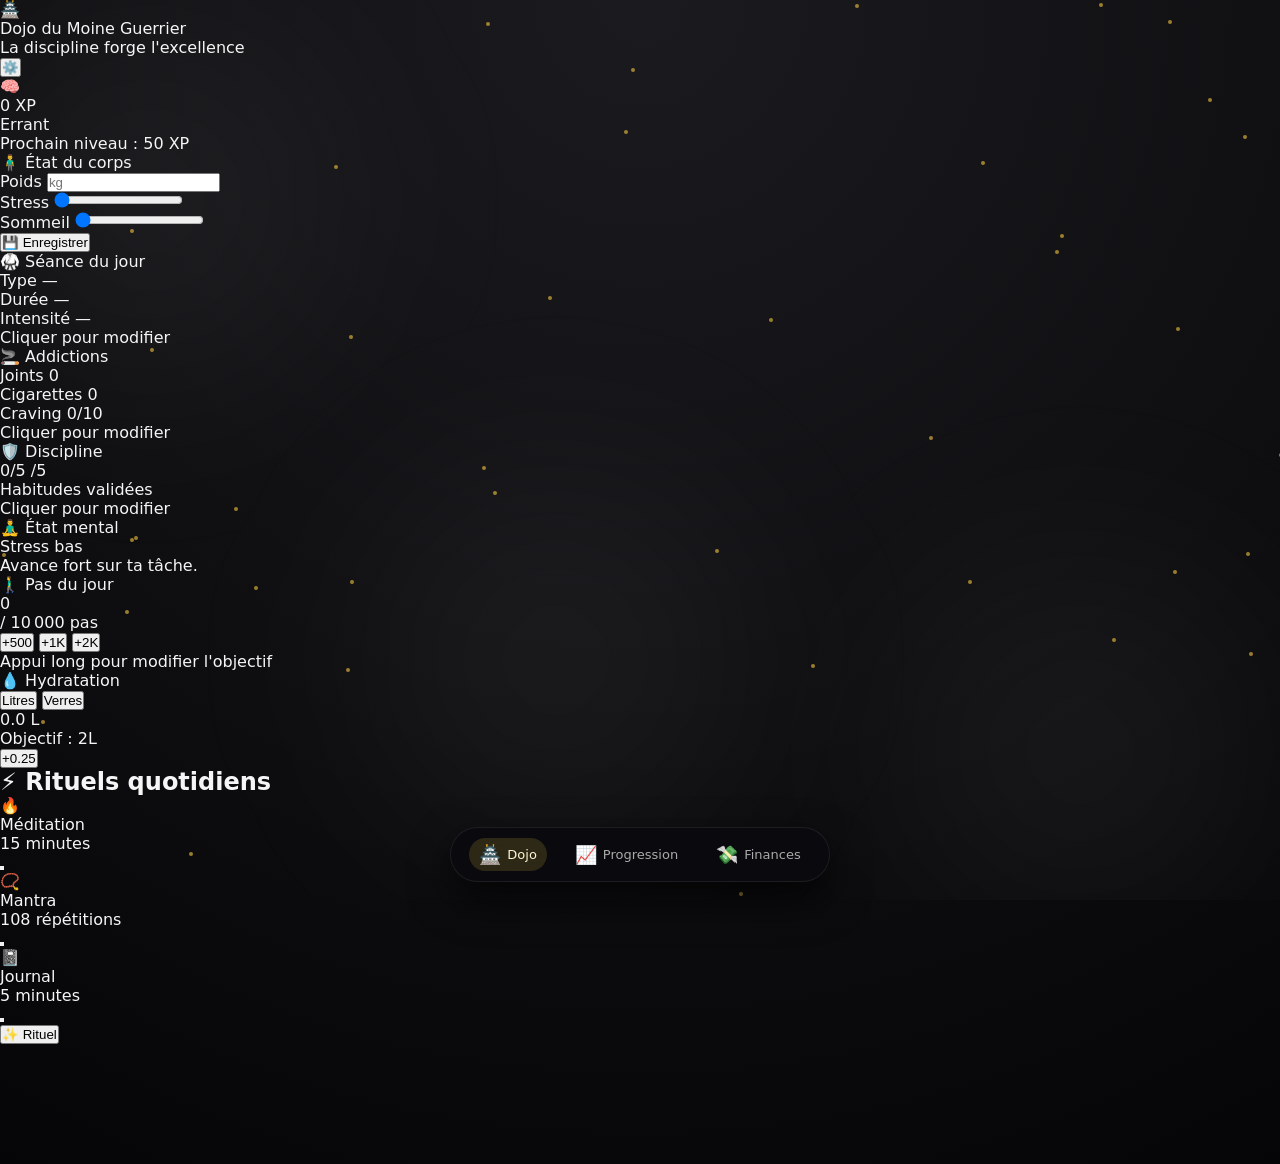
==== commit 647c9b7c: "Update index.html" ====
--- a/index.html
+++ b/index.html
@@ -35,319 +35,280 @@
         }
     </script>
 
-    <!-- HEADER -->
-    <header class="dojo-header">
-        <div>
-            <div class="dojo-title">Dojo du Moine Guerrier</div>
-            <div class="dojo-subtitle">Discipline quotidienne • Force intérieure</div>
-        </div>
-        <button id="openSettings" class="dojo-settings-btn">⚙️</button>
+    <!-- HEADER PREMIUM -->
+    <header class="dojo-header-premium">
+        <div class="header-content">
+            <div class="dojo-logo">🏯</div>
+            <div>
+                <div class="dojo-title-premium">Dojo du Moine Guerrier</div>
+                <div class="dojo-subtitle-premium">La discipline forge l'excellence</div>
+            </div>
+        </div>
+        <button id="openSettings" class="btn-icon-premium">⚙️</button>
     </header>
 
     <!-- CONTENU PRINCIPAL -->
-    <main class="dojo-main">
-
-        <!-- SECTION CORPS -->
-        <section class="dojo-section">
-            <h2 class="dojo-section-title">Corps</h2>
-
-            <div class="dojo-stats-grid">
-
-                <!-- ÉTAT DU CORPS -->
-                <div class="dojo-card dojo-card-medium" id="corpsCard">
-                    <div class="dojo-card-header">
-                        <span class="dojo-card-icon">🧍‍♂️</span>
-                        <span class="dojo-card-label">État du corps</span>
-                    </div>
-
-                    <div class="detail-row">
-                        <span class="detail-label">Poids</span>
-                        <input type="number" id="poidsInput" class="inline-input" placeholder="kg" step="0.1">
-                    </div>
-
-                    <div class="detail-row">
-                        <span class="detail-label">Stress</span>
-                        <input type="range" id="stressInput" min="0" max="10" class="inline-slider">
-                    </div>
-
-                    <div class="detail-row">
-                        <span class="detail-label">Sommeil</span>
-                        <input type="range" id="sommeilInput" min="0" max="10" class="inline-slider">
-                    </div>
-
-                    <button class="primary small" id="saveCorpsBtn">Enregistrer</button>
-                </div>
-
-                <!-- SÉANCE DU JOUR -->
-                <div class="dojo-card dojo-card-medium clickable" id="seanceCard">
-                    <div class="dojo-card-header">
-                        <span class="dojo-card-icon">🥋</span>
-                        <span class="dojo-card-label">Séance du jour</span>
-                    </div>
-
-                    <div class="detail-row">
-                        <span class="detail-label">Type</span>
-                        <span class="detail-value" id="typeSeanceLabel">—</span>
-                    </div>
-                    <div class="detail-row">
-                        <span class="detail-label">Durée</span>
-                        <span class="detail-value" id="dureeSeanceLabel">—</span>
-                    </div>
-                    <div class="detail-row">
-                        <span class="detail-label">Intensité</span>
-                        <span class="detail-value" id="intensiteSeanceLabel">—</span>
-                    </div>
-                </div>
-
-                <!-- ADDICTIONS -->
-                <div class="dojo-card dojo-card-medium clickable" id="addictionsCard">
-                    <div class="dojo-card-header">
-                        <span class="dojo-card-icon">🚬</span>
-                        <span class="dojo-card-label">Addictions</span>
-                    </div>
-
-                    <div class="detail-row">
-                        <span class="detail-label">Joints</span>
-                        <span class="detail-value" id="jointsLabel">—</span>
-                    </div>
-                    <div class="detail-row">
-                        <span class="detail-label">Cigarettes</span>
-                        <span class="detail-value" id="cigarettesLabel">—</span>
-                    </div>
-                    <div class="detail-row">
-                        <span class="detail-label">Craving</span>
-                        <span class="detail-value" id="cravingLabel">—</span>
-                    </div>
-                </div>
-
-                <!-- DISCIPLINE -->
-                <div class="dojo-card dojo-card-medium clickable" id="disciplineCard">
-                    <div class="dojo-card-header">
-                        <span class="dojo-card-icon">🛡️</span>
-                        <span class="dojo-card-label">Discipline</span>
-                    </div>
-
-                    <div class="detail-row">
-                        <span class="detail-label">Score du jour</span>
-                        <span class="detail-value" id="disciplineScoreLabel">—</span>
-                    </div>
-                </div>
-
-                <!-- MENTAL -->
-                <div class="dojo-card dojo-card-small" id="mentalCard">
-                    <div class="dojo-card-header">
-                        <span class="dojo-card-icon">🧘‍♂️</span>
-                        <span class="dojo-card-label">Mental</span>
-                    </div>
-
-                    <div class="detail-row">
-                        <span class="detail-label">État</span>
-                        <span class="detail-value" id="mentalEtatLabel">—</span>
-                    </div>
-                    <div class="detail-row">
-                        <span class="detail-label">Conseil</span>
-                        <span class="detail-value" id="mentalConseilLabel">—</span>
-                    </div>
-                </div>
-
-                <!-- XP / NIVEAU -->
-                <div class="dojo-card dojo-card-small" id="xpCard">
-                    <div class="dojo-card-header">
-                        <span class="dojo-card-icon">🧠</span>
-                        <span class="dojo-card-label">Progression</span>
-                    </div>
-
-                    <div class="detail-row">
-                        <span class="detail-label">XP</span>
-                        <span class="detail-value" id="xpLabel">—</span>
-                    </div>
-                    <div class="detail-row">
-                        <span class="detail-label">Niveau</span>
-                        <span class="detail-value" id="niveauLabel">—</span>
-                    </div>
-                </div>
-
-                <!-- PAS -->
-                <div class="dojo-card steps-card" id="stepsCard">
-                    <div class="dojo-card-header">
-                        <span class="dojo-card-icon">🚶‍♂️</span>
-                        <span class="dojo-card-label">Pas du jour</span>
-                    </div>
-
-                    <div class="dojo-card-main">
-                        <span class="dojo-card-value" id="stepsValue">0</span>
-                        <span class="dojo-card-unit">pas</span>
-                    </div>
-
-                    <div class="dojo-card-progress">
-                        <div class="dojo-card-progress-bar">
-                            <div class="dojo-card-progress-fill" id="stepsProgress"></div>
+    <main class="dojo-main-premium">
+
+        <!-- Hero XP Section -->
+        <div class="hero-xp-card">
+            <div class="xp-ring">
+                <div class="xp-inner">
+                    <div class="xp-icon">🧠</div>
+                    <div class="xp-amount" id="xpLabel">0 XP</div>
+                </div>
+            </div>
+            <div class="xp-details">
+                <div class="xp-level" id="niveauLabel">Errant</div>
+                <div class="xp-progress-bar">
+                    <div class="xp-progress-fill" id="xpProgress"></div>
+                </div>
+                <div class="xp-next">Prochain niveau : 50 XP</div>
+            </div>
+        </div>
+
+        <!-- Sections principales -->
+        <div class="dojo-grid-premium">
+
+            <!-- Corps -->
+            <div class="premium-card glass-card" id="corpsCard">
+                <div class="card-header-premium">
+                    <span class="card-icon-premium">🧍‍♂️</span>
+                    <span class="card-title-premium">État du corps</span>
+                </div>
+                <div class="card-body-premium">
+                    <div class="metric-inline">
+                        <span class="metric-label">Poids</span>
+                        <input type="number" id="poidsInput" class="inline-input-premium" placeholder="kg" step="0.1">
+                    </div>
+                    <div class="metric-inline">
+                        <span class="metric-label">Stress</span>
+                        <input type="range" id="stressInput" min="0" max="10" class="inline-slider-premium" value="5">
+                    </div>
+                    <div class="metric-inline">
+                        <span class="metric-label">Sommeil</span>
+                        <input type="range" id="sommeilInput" min="0" max="10" class="inline-slider-premium" value="7">
+                    </div>
+                    <button class="btn-card-action" id="saveCorpsBtn">💾 Enregistrer</button>
+                </div>
+            </div>
+
+            <!-- Séance -->
+            <div class="premium-card glass-card clickable-card" id="seanceCard">
+                <div class="card-header-premium">
+                    <span class="card-icon-premium">🥋</span>
+                    <span class="card-title-premium">Séance du jour</span>
+                </div>
+                <div class="card-body-premium">
+                    <div class="stat-row">
+                        <span class="stat-label-sm">Type</span>
+                        <span class="stat-value-sm" id="typeSeanceLabel">—</span>
+                    </div>
+                    <div class="stat-row">
+                        <span class="stat-label-sm">Durée</span>
+                        <span class="stat-value-sm" id="dureeSeanceLabel">—</span>
+                    </div>
+                    <div class="stat-row">
+                        <span class="stat-label-sm">Intensité</span>
+                        <span class="stat-value-sm" id="intensiteSeanceLabel">—</span>
+                    </div>
+                </div>
+                <div class="card-hover-indicator">Cliquer pour modifier</div>
+            </div>
+
+            <!-- Addictions -->
+            <div class="premium-card glass-card clickable-card" id="addictionsCard">
+                <div class="card-header-premium">
+                    <span class="card-icon-premium">🚬</span>
+                    <span class="card-title-premium">Addictions</span>
+                </div>
+                <div class="card-body-premium">
+                    <div class="stat-row">
+                        <span class="stat-label-sm">Joints</span>
+                        <span class="stat-value-sm" id="jointsLabel">—</span>
+                    </div>
+                    <div class="stat-row">
+                        <span class="stat-label-sm">Cigarettes</span>
+                        <span class="stat-value-sm" id="cigarettesLabel">—</span>
+                    </div>
+                    <div class="stat-row">
+                        <span class="stat-label-sm">Craving</span>
+                        <span class="stat-value-sm" id="cravingLabel">—</span>
+                    </div>
+                </div>
+                <div class="card-hover-indicator">Cliquer pour modifier</div>
+            </div>
+
+            <!-- Discipline -->
+            <div class="premium-card glass-card clickable-card" id="disciplineCard">
+                <div class="card-header-premium">
+                    <span class="card-icon-premium">🛡️</span>
+                    <span class="card-title-premium">Discipline</span>
+                </div>
+                <div class="card-body-premium">
+                    <div class="discipline-score">
+                        <div class="score-circle">
+                            <span id="disciplineScoreLabel">0</span>
+                            <span class="score-max">/5</span>
                         </div>
-                        <div class="dojo-card-progress-text">
-                            Objectif : <span id="stepsGoalLabel">10 000</span> pas
-                        </div>
-                    </div>
-
-                    <div class="dojo-card-actions">
-                        <button class="dojo-chip" data-steps="500">+500</button>
-                        <button class="dojo-chip" data-steps="1000">+1 000</button>
-                    </div>
-
-                    <div class="dojo-card-hint">Appui long pour modifier l'objectif</div>
-                </div>
-
-                <!-- HYDRATATION -->
-                <div class="dojo-card water-card">
-                    <div class="dojo-card-header">
-                        <span class="dojo-card-icon">💧</span>
-                        <span class="dojo-card-label">Hydratation</span>
-                    </div>
-
-                    <div class="dojo-card-toggle">
-                        <button class="toggle-btn active" id="modeLitres">Litres</button>
-                        <button class="toggle-btn" id="modeVerres">Verres</button>
-                    </div>
-
-                    <div class="dojo-card-main">
-                        <span class="dojo-card-value" id="waterValue">0</span>
-                        <span class="dojo-card-unit" id="waterUnit">L</span>
-                    </div>
-
-                    <div class="dojo-card-progress">
-                        <div class="dojo-card-progress-bar">
-                            <div class="dojo-card-progress-fill" id="waterProgress"></div>
-                        </div>
-                        <div class="dojo-card-progress-text">
-                            Objectif : <span id="waterGoalLabel">2</span> <span id="waterGoalUnit">L</span>
-                        </div>
-                    </div>
-
-                    <div class="dojo-card-actions">
-                        <button class="dojo-chip" id="waterPlus">+0.25</button>
-                    </div>
-                </div>
-
+                        <div class="score-label">Habitudes validées</div>
+                    </div>
+                </div>
+                <div class="card-hover-indicator">Cliquer pour modifier</div>
+            </div>
+
+            <!-- Mental -->
+            <div class="premium-card glass-card mental-card">
+                <div class="card-header-premium">
+                    <span class="card-icon-premium">🧘‍♂️</span>
+                    <span class="card-title-premium">État mental</span>
+                </div>
+                <div class="card-body-premium">
+                    <div class="mental-status" id="mentalEtatLabel">Équilibré</div>
+                    <div class="mental-advice" id="mentalConseilLabel">Continue sur cette voie</div>
+                </div>
+            </div>
+
+            <!-- Pas -->
+            <div class="premium-card glass-card steps-card-premium" id="stepsCard">
+                <div class="card-header-premium">
+                    <span class="card-icon-premium">🚶‍♂️</span>
+                    <span class="card-title-premium">Pas du jour</span>
+                </div>
+                <div class="steps-main">
+                    <div class="steps-number" id="stepsValue">0</div>
+                    <div class="steps-goal">/ <span id="stepsGoalLabel">10 000</span> pas</div>
+                </div>
+                <div class="progress-bar-premium">
+                    <div class="progress-fill-premium" id="stepsProgress"></div>
+                </div>
+                <div class="steps-actions">
+                    <button class="chip-btn" data-steps="500">+500</button>
+                    <button class="chip-btn" data-steps="1000">+1K</button>
+                    <button class="chip-btn" data-steps="2000">+2K</button>
+                </div>
+                <div class="card-hint">Appui long pour modifier l'objectif</div>
+            </div>
+
+            <!-- Hydratation -->
+            <div class="premium-card glass-card water-card-premium">
+                <div class="card-header-premium">
+                    <span class="card-icon-premium">💧</span>
+                    <span class="card-title-premium">Hydratation</span>
+                </div>
+                <div class="water-toggle">
+                    <button class="toggle-chip active" id="modeLitres">Litres</button>
+                    <button class="toggle-chip" id="modeVerres">Verres</button>
+                </div>
+                <div class="water-main">
+                    <div class="water-amount">
+                        <span id="waterValue">0</span>
+                        <span id="waterUnit" class="water-unit">L</span>
+                    </div>
+                    <div class="water-goal">Objectif : <span id="waterGoalLabel">2</span><span id="waterGoalUnit">L</span></div>
+                </div>
+                <div class="progress-bar-premium">
+                    <div class="progress-fill-premium water-fill" id="waterProgress"></div>
+                </div>
+                <button class="btn-add-water" id="waterPlus">+ Ajouter</button>
+            </div>
+
+        </div>
+
+        <!-- Rituels Section -->
+        <section class="rituals-section-premium">
+            <h2 class="section-title-premium">⚡ Rituels quotidiens</h2>
+            <div class="rituals-grid" id="ritualsList">
+                <div class="ritual-card-premium">
+                    <div class="ritual-icon-premium">🔥</div>
+                    <div class="ritual-info">
+                        <div class="ritual-name">Méditation</div>
+                        <div class="ritual-duration">15 minutes</div>
+                    </div>
+                    <button class="ritual-check"></button>
+                </div>
+                <div class="ritual-card-premium">
+                    <div class="ritual-icon-premium">📿</div>
+                    <div class="ritual-info">
+                        <div class="ritual-name">Mantra</div>
+                        <div class="ritual-duration">108 répétitions</div>
+                    </div>
+                    <button class="ritual-check"></button>
+                </div>
+                <div class="ritual-card-premium">
+                    <div class="ritual-icon-premium">📓</div>
+                    <div class="ritual-info">
+                        <div class="ritual-name">Journal</div>
+                        <div class="ritual-duration">5 minutes</div>
+                    </div>
+                    <button class="ritual-check"></button>
+                </div>
             </div>
         </section>
 
-        <!-- RITUELS -->
-        <section class="dojo-section">
-            <h2 class="dojo-section-title">Rituels du jour</h2>
-
-            <div class="dojo-rituals" id="ritualsList">
-                <div class="ritual-card">
-                    <div class="ritual-left">
-                        <span class="ritual-icon">🔥</span>
-                        <div>
-                            <div class="ritual-title">Méditation</div>
-                            <div class="ritual-subtitle">15 minutes</div>
-                        </div>
-                    </div>
-                    <button class="ritual-toggle"></button>
-                </div>
-
-                <div class="ritual-card">
-                    <div class="ritual-left">
-                        <span class="ritual-icon">📿</span>
-                        <div>
-                            <div class="ritual-title">Mantra</div>
-                            <div class="ritual-subtitle">108 répétitions</div>
-                        </div>
-                    </div>
-                    <button class="ritual-toggle"></button>
-                </div>
-
-                <div class="ritual-card">
-                    <div class="ritual-left">
-                        <span class="ritual-icon">📓</span>
-                        <div>
-                            <div class="ritual-title">Journal</div>
-                            <div class="ritual-subtitle">5 minutes</div>
-                        </div>
-                    </div>
-                    <button class="ritual-toggle"></button>
-                </div>
-            </div>
-        </section>
-
     </main>
 
-    <!-- BOUTON FLOTTANT -->
-    <button class="add-ritual-btn" onclick="window.location.href='rituel.html'">＋</button>
-
-    <!-- POPUP RÉGLAGES -->
+    <!-- BOUTON FLOTTANT RITUEL -->
+    <button class="fab-premium" onclick="window.location.href='rituel.html'">
+        <span class="fab-icon">✨</span>
+        <span class="fab-text">Rituel</span>
+    </button>
+
+    <!-- POPUPS (gardées mais stylées) -->
     <div class="popup-overlay" id="settingsPopup">
-        <div class="popup">
-            <h2>Réglages du Dojo</h2>
-
+        <div class="popup-premium">
+            <h2>⚙️ Réglages</h2>
             <label>Objectif de pas</label>
-            <input type="number" id="stepsGoalInput">
-
+            <input type="number" id="stepsGoalInput" class="popup-input">
             <label>Mode hydratation</label>
-            <select id="waterModeSelect">
+            <select id="waterModeSelect" class="popup-input">
                 <option value="litres">Litres</option>
                 <option value="verres">Verres</option>
             </select>
-
             <label>Objectif hydratation (litres)</label>
-            <input type="number" step="0.1" id="waterGoalLitresInput">
-
+            <input type="number" step="0.1" id="waterGoalLitresInput" class="popup-input">
             <label>Objectif hydratation (verres)</label>
-            <input type="number" id="waterGoalGlassesInput">
-
-            <button id="saveSettings">Enregistrer</button>
-            <button id="closeSettings" class="close-popup">Fermer</button>
-        </div>
-    </div>
-
-    <!-- POPUP SÉANCE -->
+            <input type="number" id="waterGoalGlassesInput" class="popup-input">
+            <button id="saveSettings" class="popup-btn-primary">Enregistrer</button>
+            <button id="closeSettings" class="popup-btn-secondary">Fermer</button>
+        </div>
+    </div>
+
     <div class="popup-overlay" id="popupSeance">
-        <div class="popup">
-            <h2>Séance du jour</h2>
-
+        <div class="popup-premium">
+            <h2>🥋 Séance du jour</h2>
             <label>Type</label>
-            <input type="text" id="popupSeanceType" placeholder="Ex : Muscu, Cardio, Yoga">
-
+            <input type="text" id="popupSeanceType" placeholder="Muscu, Cardio, Yoga..." class="popup-input">
             <label>Durée (min)</label>
-            <input type="number" id="popupSeanceDuree">
-
+            <input type="number" id="popupSeanceDuree" class="popup-input">
             <label>Intensité (0—10)</label>
-            <input type="number" id="popupSeanceIntensite" min="0" max="10">
-
-            <button class="primary" id="saveSeanceBtn">Enregistrer</button>
-            <button class="close-popup" onclick="closePopup('popupSeance')">Fermer</button>
-        </div>
-    </div>
-
-    <!-- POPUP ADDICTIONS -->
+            <input type="number" id="popupSeanceIntensite" min="0" max="10" class="popup-input">
+            <button class="popup-btn-primary" id="saveSeanceBtn">Enregistrer</button>
+            <button class="popup-btn-secondary" onclick="closePopup('popupSeance')">Fermer</button>
+        </div>
+    </div>
+
     <div class="popup-overlay" id="popupAddictions">
-        <div class="popup">
-            <h2>Addictions</h2>
-
+        <div class="popup-premium">
+            <h2>🚬 Addictions</h2>
             <label>Joints</label>
-            <input type="number" id="popupJoints" min="0">
-
+            <input type="number" id="popupJoints" min="0" class="popup-input">
             <label>Cigarettes</label>
-            <input type="number" id="popupCigarettes" min="0">
-
+            <input type="number" id="popupCigarettes" min="0" class="popup-input">
             <label>Craving (0—10)</label>
-            <input type="number" id="popupCraving" min="0" max="10">
-
-            <button class="primary" id="saveAddictionsBtn">Enregistrer</button>
-            <button class="close-popup" onclick="closePopup('popupAddictions')">Fermer</button>
-        </div>
-    </div>
-
-    <!-- POPUP DISCIPLINE -->
+            <input type="number" id="popupCraving" min="0" max="10" class="popup-input">
+            <button class="popup-btn-primary" id="saveAddictionsBtn">Enregistrer</button>
+            <button class="popup-btn-secondary" onclick="closePopup('popupAddictions')">Fermer</button>
+        </div>
+    </div>
+
     <div class="popup-overlay" id="popupDiscipline">
-        <div class="popup">
-            <h2>Discipline</h2>
-
+        <div class="popup-premium">
+            <h2>🛡️ Discipline</h2>
             <label>Score du jour (0—5)</label>
-            <input type="number" id="popupDisciplineScore" min="0" max="5">
-
-            <button class="primary" id="saveDisciplineBtn">Enregistrer</button>
-            <button class="close-popup" onclick="closePopup('popupDiscipline')">Fermer</button>
+            <input type="number" id="popupDisciplineScore" min="0" max="5" class="popup-input">
+            <button class="popup-btn-primary" id="saveDisciplineBtn">Enregistrer</button>
+            <button class="popup-btn-secondary" onclick="closePopup('popupDiscipline')">Fermer</button>
         </div>
     </div>
 
@@ -362,8 +323,6 @@
 
     <!-- JS -->
     <script src="dojo.js"></script>
-    <!-- Firebase désactivé temporairement car non configuré correctement -->
-    <!-- <script src="firebase.js"></script> -->
 
 </body>
 </html>
--- a/style.css
+++ b/style.css
@@ -753,3 +753,699 @@
     max-width: 380px;
     backdrop-filter: blur(14px);
 }
+
+/* Sélecteur de période */
+.period-selector {
+    display: flex;
+    gap: 8px;
+    justify-content: center;
+    margin: 20px 0;
+}
+
+.period-btn {
+    background: rgba(255,255,255,0.05);
+    border: 1px solid rgba(255,255,255,0.08);
+    padding: 8px 16px;
+    border-radius: 999px;
+    color: #aaa;
+    font-size: 13px;
+    cursor: pointer;
+    transition: all 0.2s ease;
+}
+
+.period-btn:hover {
+    background: rgba(255,255,255,0.1);
+    border-color: rgba(212,175,55,0.3);
+}
+
+.period-btn.active {
+    background: rgba(212,175,55,0.18);
+    border-color: #d4af37;
+    color: #fdf5d0;
+    font-weight: 600;
+}
+
+/* Statistiques résumées */
+.stats-summary {
+    display: grid;
+    grid-template-columns: repeat(auto-fit, minmax(140px, 1fr));
+    gap: 12px;
+    margin: 20px 0;
+}
+
+.stat-card {
+    background: rgba(15,15,20,0.9);
+    border-radius: 14px;
+    padding: 14px;
+    text-align: center;
+    border: 1px solid rgba(255,255,255,0.05);
+    transition: all 0.2s ease;
+}
+
+.stat-card:hover {
+    border-color: rgba(212,175,55,0.3);
+    transform: translateY(-2px);
+}
+
+.stat-icon {
+    font-size: 24px;
+    margin-bottom: 6px;
+}
+
+.stat-value {
+    font-size: 20px;
+    font-weight: 700;
+    color: #d4af37;
+    margin: 4px 0;
+}
+
+.stat-label {
+    font-size: 11px;
+    color: #aaa;
+    text-transform: uppercase;
+    letter-spacing: 0.5px;
+}
+
+/* Container du graphique */
+.chart-container {
+    background: rgba(15,15,20,0.9);
+    border-radius: 18px;
+    padding: 20px;
+    margin: 20px 0;
+    border: 1px solid rgba(255,255,255,0.05);
+    box-shadow: 0 18px 40px rgba(0,0,0,0.6);
+}
+
+#progressionChart {
+    max-height: 400px;
+}
+
+/* Timeline jours améliorée */
+.days-strip {
+    display: flex;
+    overflow-x: auto;
+    gap: 10px;
+    padding: 10px 0 15px;
+    margin: 20px 0;
+    scrollbar-width: thin;
+    scrollbar-color: rgba(212,175,55,0.3) rgba(255,255,255,0.05);
+}
+
+.days-strip::-webkit-scrollbar {
+    height: 6px;
+}
+
+.days-strip::-webkit-scrollbar-track {
+    background: rgba(255,255,255,0.05);
+    border-radius: 10px;
+}
+
+.days-strip::-webkit-scrollbar-thumb {
+    background: rgba(212,175,55,0.3);
+    border-radius: 10px;
+}
+
+.days-strip::-webkit-scrollbar-thumb:hover {
+    background: rgba(212,175,55,0.5);
+}
+
+.day-pill {
+    flex: 0 0 auto;
+    min-width: 65px;
+    padding: 10px 12px;
+    border-radius: 12px;
+    background: rgba(255,255,255,0.05);
+    border: 1px solid rgba(255,255,255,0.08);
+    color: #ddd;
+    font-size: 12px;
+    cursor: pointer;
+    white-space: nowrap;
+    transition: all 0.2s ease;
+    text-align: center;
+    line-height: 1.4;
+}
+
+.day-pill strong {
+    display: block;
+    font-size: 11px;
+    font-weight: 600;
+    color: #aaa;
+    margin-bottom: 2px;
+}
+
+.day-pill:hover {
+    background: rgba(255,255,255,0.08);
+    transform: translateY(-2px);
+}
+
+.day-pill.active {
+    background: rgba(212,175,55,0.18);
+    border-color: #d4af37;
+    color: #fdf5d0;
+    box-shadow: 0 4px 12px rgba(212,175,55,0.3);
+}
+
+.day-pill.active strong {
+    color: #d4af37;
+}
+
+/* Carte détails améliorée */
+.details-card {
+    background: rgba(15,15,20,0.9);
+    border-radius: 18px;
+    padding: 20px;
+    margin-top: 10px;
+    box-shadow: 0 18px 40px rgba(0,0,0,0.6);
+    border: 1px solid rgba(255,255,255,0.05);
+}
+
+.details-card h2 {
+    font-size: 18px;
+    margin: 0 0 16px;
+    color: #d4af37;
+    text-align: center;
+    padding-bottom: 12px;
+    border-bottom: 1px solid rgba(255,255,255,0.08);
+}
+
+.detail-grid {
+    display: grid;
+    grid-template-columns: 1fr 1fr;
+    gap: 12px;
+}
+
+.detail-row {
+    display: flex;
+    flex-direction: column;
+    gap: 4px;
+    padding: 12px;
+    background: rgba(255,255,255,0.03);
+    border-radius: 10px;
+    border: 1px solid rgba(255,255,255,0.05);
+}
+
+.detail-label {
+    font-size: 12px;
+    color: #aaa;
+}
+
+.detail-value {
+    font-size: 18px;
+    font-weight: 600;
+    color: #f5f5f5;
+}
+
+/* Codes couleur pour valeurs */
+.detail-value.stress-high {
+    color: #ff6b6b;
+}
+
+.detail-value.stress-medium {
+    color: #ffa726;
+}
+
+.detail-value.sleep-good {
+    color: #4caf50;
+}
+
+.detail-value.sleep-bad {
+    color: #ff6b6b;
+}
+
+/* Responsive */
+@media (max-width: 600px) {
+    .stats-summary {
+        grid-template-columns: repeat(2, 1fr);
+    }
+    
+    .detail-grid {
+        grid-template-columns: 1fr;
+    }
+    
+    .period-selector {
+        flex-wrap: wrap;
+    }
+}
+
+/* Animations */
+@keyframes fadeIn {
+    from {
+        opacity: 0;
+        transform: translateY(10px);
+    }
+    to {
+        opacity: 1;
+        transform: translateY(0);
+    }
+}
+
+.stat-card,
+.chart-container,
+.details-card {
+    animation: fadeIn 0.4s ease;
+}
+/* ============================================================
+   PROGRESSION.HTML - STYLE ULTRA SEXY
+   À ajouter à la fin de votre style.css existant
+   ============================================================ */
+
+/* Container principal */
+.progression-container {
+    max-width: 1000px;
+    margin: 0 auto;
+    padding: 0 20px 100px;
+}
+
+/* Sélecteur de période */
+.period-selector {
+    display: flex;
+    gap: 10px;
+    justify-content: center;
+    margin: 25px 0;
+    flex-wrap: wrap;
+}
+
+.period-btn {
+    background: rgba(255,255,255,0.04);
+    border: 1.5px solid rgba(255,255,255,0.1);
+    padding: 10px 20px;
+    border-radius: 999px;
+    color: #aaa;
+    font-size: 14px;
+    font-weight: 600;
+    cursor: pointer;
+    transition: all 0.3s cubic-bezier(0.4, 0, 0.2, 1);
+    position: relative;
+    overflow: hidden;
+}
+
+.period-btn::before {
+    content: '';
+    position: absolute;
+    top: 50%;
+    left: 50%;
+    width: 0;
+    height: 0;
+    border-radius: 50%;
+    background: rgba(212,175,55,0.15);
+    transform: translate(-50%, -50%);
+    transition: width 0.4s, height 0.4s;
+}
+
+.period-btn:hover::before {
+    width: 200px;
+    height: 200px;
+}
+
+.period-btn:hover {
+    border-color: rgba(212,175,55,0.4);
+    transform: translateY(-2px);
+}
+
+.period-btn.active {
+    background: linear-gradient(135deg, rgba(212,175,55,0.25), rgba(212,175,55,0.15));
+    border-color: #d4af37;
+    color: #fdf5d0;
+    box-shadow: 0 4px 20px rgba(212,175,55,0.3);
+}
+
+/* Statistiques résumées */
+.stats-summary {
+    display: grid;
+    grid-template-columns: repeat(auto-fit, minmax(160px, 1fr));
+    gap: 16px;
+    margin: 30px 0;
+}
+
+.stat-card {
+    background: linear-gradient(145deg, rgba(20,20,25,0.95), rgba(15,15,20,0.95));
+    border-radius: 18px;
+    padding: 20px;
+    text-align: center;
+    border: 1px solid rgba(255,255,255,0.06);
+    transition: all 0.4s cubic-bezier(0.4, 0, 0.2, 1);
+    position: relative;
+    overflow: hidden;
+    backdrop-filter: blur(10px);
+}
+
+.stat-card::before {
+    content: '';
+    position: absolute;
+    top: 0;
+    left: 0;
+    right: 0;
+    height: 2px;
+    background: linear-gradient(90deg, transparent, #d4af37, transparent);
+    opacity: 0;
+    transition: opacity 0.4s;
+}
+
+.stat-card:hover {
+    border-color: rgba(212,175,55,0.3);
+    transform: translateY(-4px);
+    box-shadow: 0 12px 30px rgba(0,0,0,0.4);
+}
+
+.stat-card:hover::before {
+    opacity: 1;
+}
+
+.stat-icon {
+    font-size: 32px;
+    margin-bottom: 10px;
+    filter: drop-shadow(0 0 10px rgba(212,175,55,0.3));
+}
+
+.stat-value {
+    font-size: 24px;
+    font-weight: 800;
+    color: #d4af37;
+    margin: 8px 0;
+    text-shadow: 0 0 20px rgba(212,175,55,0.4);
+}
+
+.stat-label {
+    font-size: 11px;
+    color: #888;
+    text-transform: uppercase;
+    letter-spacing: 1.2px;
+    font-weight: 600;
+}
+
+/* Container du graphique */
+.chart-container {
+    background: linear-gradient(145deg, rgba(20,20,25,0.95), rgba(15,15,20,0.95));
+    border-radius: 24px;
+    padding: 30px 20px;
+    margin: 30px 0;
+    border: 1px solid rgba(255,255,255,0.06);
+    box-shadow: 0 20px 50px rgba(0,0,0,0.5);
+    backdrop-filter: blur(10px);
+    position: relative;
+    overflow: hidden;
+}
+
+.chart-container::before {
+    content: '';
+    position: absolute;
+    top: -2px;
+    left: -2px;
+    right: -2px;
+    bottom: -2px;
+    background: linear-gradient(45deg, transparent, rgba(212,175,55,0.1), transparent);
+    border-radius: 24px;
+    z-index: -1;
+}
+
+#progressionChart {
+    max-height: 350px;
+}
+
+/* Section timeline */
+.days-section {
+    margin: 35px 0 20px;
+}
+
+.section-subtitle {
+    font-size: 16px;
+    font-weight: 700;
+    color: #d4af37;
+    margin-bottom: 15px;
+    text-transform: uppercase;
+    letter-spacing: 1.5px;
+}
+
+/* Timeline jours SEXY */
+.days-strip {
+    display: flex;
+    overflow-x: auto;
+    gap: 12px;
+    padding: 15px 5px 20px;
+    scrollbar-width: thin;
+    scrollbar-color: rgba(212,175,55,0.4) rgba(255,255,255,0.05);
+}
+
+.days-strip::-webkit-scrollbar {
+    height: 8px;
+}
+
+.days-strip::-webkit-scrollbar-track {
+    background: rgba(255,255,255,0.05);
+    border-radius: 10px;
+    margin: 0 10px;
+}
+
+.days-strip::-webkit-scrollbar-thumb {
+    background: linear-gradient(90deg, rgba(212,175,55,0.3), rgba(212,175,55,0.6));
+    border-radius: 10px;
+}
+
+.days-strip::-webkit-scrollbar-thumb:hover {
+    background: linear-gradient(90deg, rgba(212,175,55,0.5), rgba(212,175,55,0.8));
+}
+
+.day-pill {
+    flex: 0 0 auto;
+    min-width: 70px;
+    height: 70px;
+    padding: 8px;
+    border-radius: 16px;
+    background: linear-gradient(145deg, rgba(30,30,35,0.9), rgba(20,20,25,0.9));
+    border: 2px solid rgba(255,255,255,0.08);
+    cursor: pointer;
+    transition: all 0.3s cubic-bezier(0.4, 0, 0.2, 1);
+    display: flex;
+    flex-direction: column;
+    align-items: center;
+    justify-content: center;
+    position: relative;
+    overflow: hidden;
+}
+
+.day-pill::before {
+    content: '';
+    position: absolute;
+    inset: 0;
+    background: radial-gradient(circle at center, rgba(212,175,55,0.15), transparent);
+    opacity: 0;
+    transition: opacity 0.3s;
+}
+
+.day-pill:hover {
+    border-color: rgba(212,175,55,0.4);
+    transform: translateY(-4px) scale(1.05);
+    box-shadow: 0 8px 25px rgba(0,0,0,0.4);
+}
+
+.day-pill:hover::before {
+    opacity: 1;
+}
+
+.day-name {
+    font-size: 10px;
+    font-weight: 700;
+    color: #888;
+    text-transform: uppercase;
+    letter-spacing: 0.5px;
+    margin-bottom: 4px;
+}
+
+.day-number {
+    font-size: 24px;
+    font-weight: 800;
+    color: #ddd;
+}
+
+.day-pill.active {
+    background: linear-gradient(145deg, rgba(212,175,55,0.25), rgba(212,175,55,0.15));
+    border-color: #d4af37;
+    box-shadow: 0 8px 30px rgba(212,175,55,0.4);
+    transform: translateY(-4px) scale(1.08);
+}
+
+.day-pill.active .day-name {
+    color: #d4af37;
+}
+
+.day-pill.active .day-number {
+    color: #fdf5d0;
+    text-shadow: 0 0 20px rgba(212,175,55,0.5);
+}
+
+/* Carte détails ULTRA SEXY */
+.details-card {
+    background: linear-gradient(145deg, rgba(20,20,25,0.98), rgba(15,15,20,0.98));
+    border-radius: 24px;
+    padding: 30px;
+    margin-top: 25px;
+    box-shadow: 0 20px 60px rgba(0,0,0,0.5);
+    border: 1px solid rgba(255,255,255,0.06);
+    backdrop-filter: blur(10px);
+    position: relative;
+    overflow: hidden;
+}
+
+.details-card::before {
+    content: '';
+    position: absolute;
+    top: 0;
+    left: 0;
+    right: 0;
+    height: 3px;
+    background: linear-gradient(90deg, transparent, #d4af37, transparent);
+}
+
+.detail-header h2 {
+    font-size: 22px;
+    margin: 0 0 25px;
+    color: #d4af37;
+    text-align: center;
+    padding-bottom: 15px;
+    border-bottom: 1px solid rgba(255,255,255,0.08);
+    text-shadow: 0 0 30px rgba(212,175,55,0.3);
+}
+
+.detail-grid {
+    display: grid;
+    grid-template-columns: repeat(auto-fit, minmax(140px, 1fr));
+    gap: 16px;
+}
+
+.detail-item {
+    background: rgba(255,255,255,0.02);
+    border-radius: 16px;
+    padding: 18px;
+    border: 1.5px solid rgba(255,255,255,0.06);
+    transition: all 0.3s cubic-bezier(0.4, 0, 0.2, 1);
+    display: flex;
+    flex-direction: column;
+    align-items: center;
+    text-align: center;
+    position: relative;
+    overflow: hidden;
+}
+
+.detail-item::before {
+    content: '';
+    position: absolute;
+    inset: 0;
+    background: radial-gradient(circle at top, rgba(212,175,55,0.1), transparent);
+    opacity: 0;
+    transition: opacity 0.3s;
+}
+
+.detail-item:hover {
+    border-color: rgba(212,175,55,0.3);
+    transform: translateY(-3px);
+    box-shadow: 0 8px 25px rgba(0,0,0,0.4);
+}
+
+.detail-item:hover::before {
+    opacity: 1;
+}
+
+.detail-icon {
+    font-size: 36px;
+    margin-bottom: 10px;
+    filter: drop-shadow(0 0 15px rgba(212,175,55,0.3));
+}
+
+.detail-label {
+    font-size: 11px;
+    color: #888;
+    text-transform: uppercase;
+    letter-spacing: 1px;
+    font-weight: 600;
+    margin-bottom: 6px;
+}
+
+.detail-value {
+    font-size: 22px;
+    font-weight: 800;
+    color: #f5f5f5;
+}
+
+/* Codes couleur pour valeurs */
+.detail-item.high .detail-value {
+    color: #ff6b6b;
+    text-shadow: 0 0 20px rgba(255,107,107,0.5);
+}
+
+.detail-item.medium .detail-value {
+    color: #ffa726;
+    text-shadow: 0 0 20px rgba(255,167,38,0.5);
+}
+
+.detail-item.good .detail-value {
+    color: #4caf50;
+    text-shadow: 0 0 20px rgba(76,175,80,0.5);
+}
+
+.detail-item.empty {
+    opacity: 0.4;
+}
+
+/* Responsive */
+@media (max-width: 600px) {
+    .stats-summary {
+        grid-template-columns: repeat(2, 1fr);
+    }
+    
+    .detail-grid {
+        grid-template-columns: repeat(2, 1fr);
+    }
+    
+    .chart-container {
+        padding: 20px 15px;
+    }
+    
+    .stat-card {
+        padding: 16px;
+    }
+    
+    .stat-icon {
+        font-size: 28px;
+    }
+    
+    .stat-value {
+        font-size: 20px;
+    }
+}
+
+/* Animations */
+@keyframes fadeInUp {
+    from {
+        opacity: 0;
+        transform: translateY(20px);
+    }
+    to {
+        opacity: 1;
+        transform: translateY(0);
+    }
+}
+
+@keyframes pulse {
+    0%, 100% {
+        transform: scale(1);
+    }
+    50% {
+        transform: scale(1.05);
+    }
+}
+
+.stat-card,
+.chart-container,
+.details-card {
+    animation: fadeInUp 0.6s ease;
+}
+
+.day-pill.active {
+    animation: pulse 2s infinite;
+}
+
+/* Effet glow sur hover */
+.stat-card:hover .stat-icon,
+.detail-item:hover .detail-icon {
+    animation: pulse 1s ease-in-out;
+}
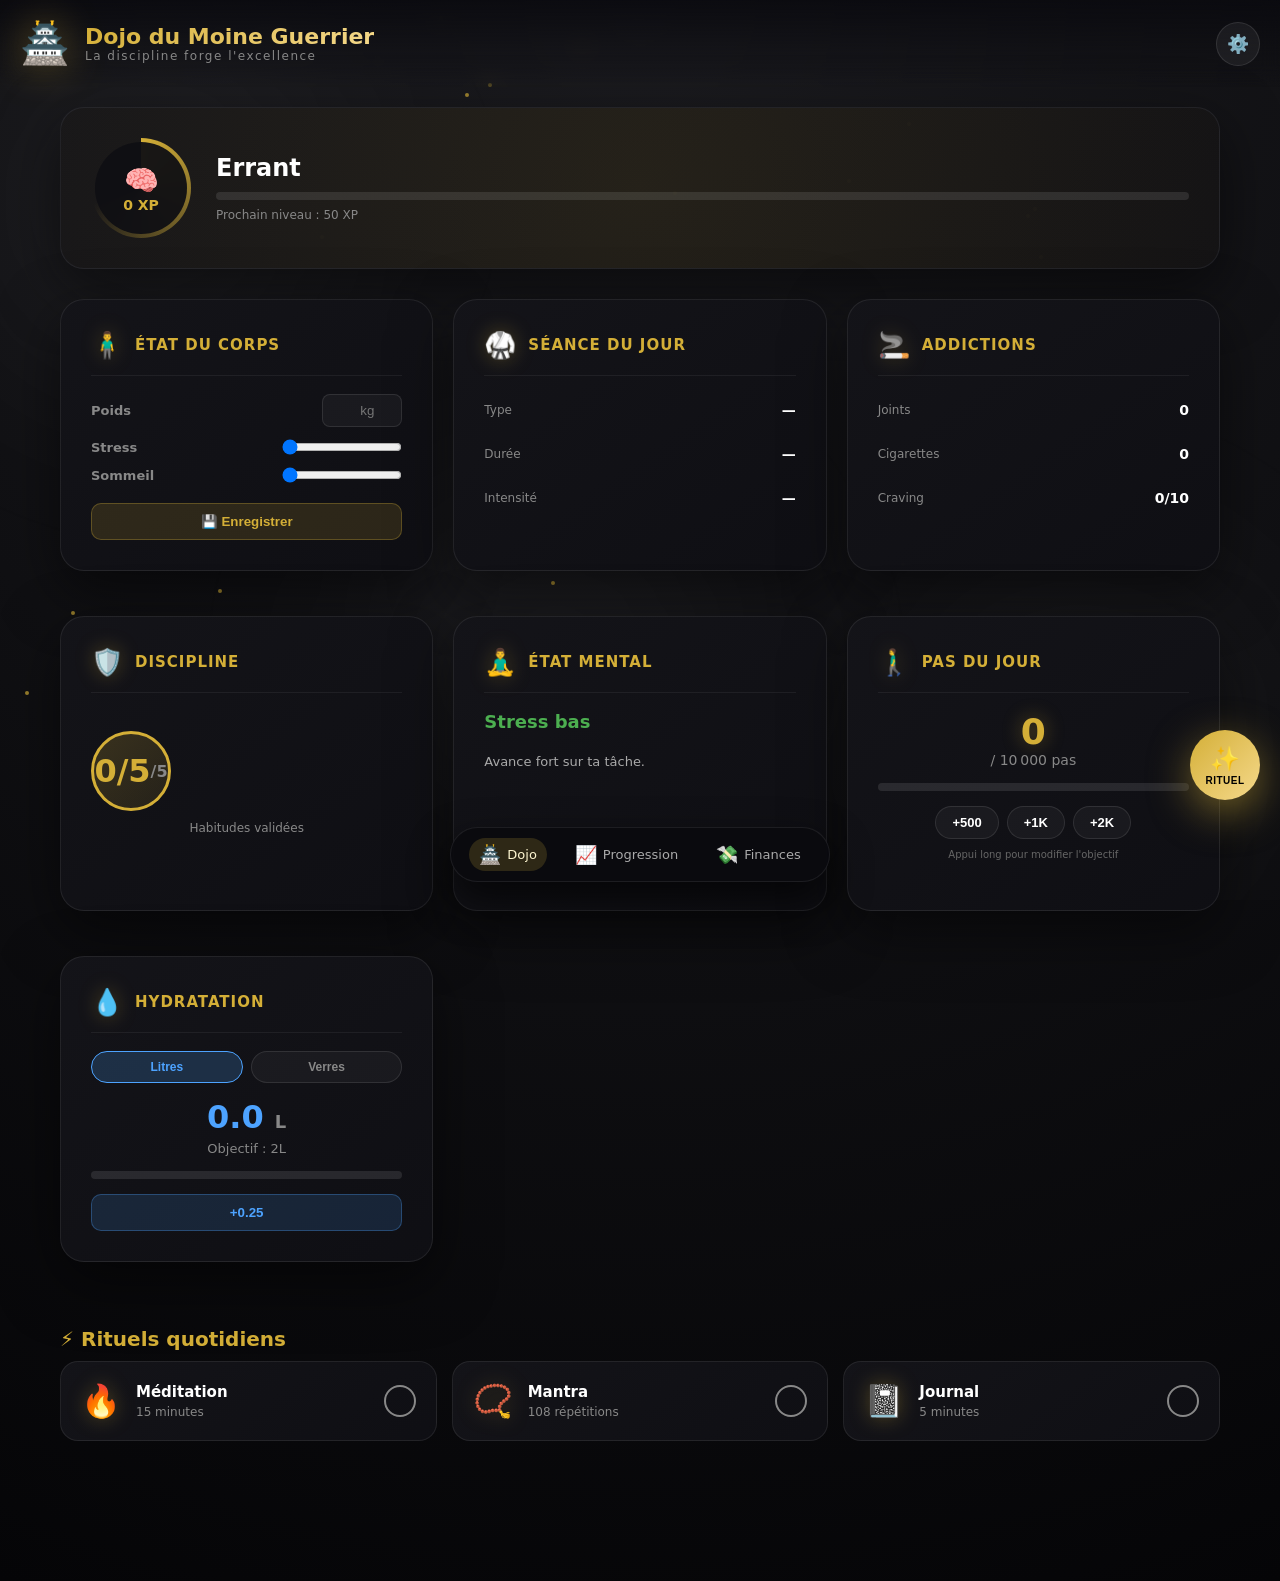
==== commit 4d895b4f: "Update index.html" ====
--- a/index.html
+++ b/index.html
@@ -287,21 +287,7 @@
             <button class="popup-btn-secondary" onclick="closePopup('popupSeance')">Fermer</button>
         </div>
     </div>
-
-    <div class="popup-overlay" id="popupAddictions">
-        <div class="popup-premium">
-            <h2>🚬 Addictions</h2>
-            <label>Joints</label>
-            <input type="number" id="popupJoints" min="0" class="popup-input">
-            <label>Cigarettes</label>
-            <input type="number" id="popupCigarettes" min="0" class="popup-input">
-            <label>Craving (0—10)</label>
-            <input type="number" id="popupCraving" min="0" max="10" class="popup-input">
-            <button class="popup-btn-primary" id="saveAddictionsBtn">Enregistrer</button>
-            <button class="popup-btn-secondary" onclick="closePopup('popupAddictions')">Fermer</button>
-        </div>
-    </div>
-
+    
     <div class="popup-overlay" id="popupDiscipline">
         <div class="popup-premium">
             <h2>🛡️ Discipline</h2>
--- a/style.css
+++ b/style.css
@@ -1449,3 +1449,1462 @@
 .detail-item:hover .detail-icon {
     animation: pulse 1s ease-in-out;
 }
+/* ============================================================
+   DOJO ULTRA PREMIUM - CSS COMPLET
+   Remplace ou ajoute à style.css
+   ============================================================ */
+
+/* === RITUEL PAGE === */
+
+.rituel-hero {
+    text-align: center;
+    padding: 40px 20px;
+    margin-bottom: 30px;
+    position: relative;
+}
+
+.hero-icon {
+    font-size: 80px;
+    margin-bottom: 15px;
+    filter: drop-shadow(0 0 30px rgba(212,175,55,0.4));
+    animation: floatHero 3s ease-in-out infinite;
+}
+
+@keyframes floatHero {
+    0%, 100% { transform: translateY(0); }
+    50% { transform: translateY(-10px); }
+}
+
+.hero-title {
+    font-size: 28px;
+    font-weight: 800;
+    background: linear-gradient(135deg, #d4af37, #f5d98b);
+    -webkit-background-clip: text;
+    -webkit-text-fill-color: transparent;
+    background-clip: text;
+    margin-bottom: 8px;
+}
+
+.hero-subtitle {
+    font-size: 14px;
+    color: #888;
+    letter-spacing: 2px;
+    text-transform: uppercase;
+}
+
+.section-header {
+    margin-bottom: 20px;
+}
+
+.section-title-premium {
+    font-size: 20px;
+    font-weight: 700;
+    color: #d4af37;
+    margin-bottom: 10px;
+}
+
+.section-line {
+    height: 2px;
+    background: linear-gradient(90deg, transparent, #d4af37, transparent);
+    opacity: 0.3;
+}
+
+.premium-card {
+    background: linear-gradient(145deg, rgba(20,20,25,0.98), rgba(15,15,20,0.98));
+    border-radius: 24px;
+    padding: 30px;
+    border: 1px solid rgba(255,255,255,0.08);
+    box-shadow: 0 20px 60px rgba(0,0,0,0.5);
+    backdrop-filter: blur(10px);
+    margin-bottom: 25px;
+}
+
+.input-group-premium {
+    margin-bottom: 20px;
+}
+
+.input-group-premium.half {
+    flex: 1;
+}
+
+.input-row {
+    display: flex;
+    gap: 15px;
+}
+
+.premium-label {
+    display: flex;
+    align-items: center;
+    gap: 8px;
+    font-size: 13px;
+    font-weight: 600;
+    color: #aaa;
+    margin-bottom: 10px;
+    text-transform: uppercase;
+    letter-spacing: 1px;
+}
+
+.label-icon {
+    font-size: 18px;
+}
+
+.premium-input {
+    width: 100%;
+    padding: 14px 18px;
+    background: rgba(255,255,255,0.04);
+    border: 2px solid rgba(255,255,255,0.1);
+    border-radius: 12px;
+    color: #fff;
+    font-size: 15px;
+    transition: all 0.3s;
+}
+
+.premium-input:focus {
+    outline: none;
+    border-color: #d4af37;
+    background: rgba(255,255,255,0.06);
+    box-shadow: 0 0 20px rgba(212,175,55,0.2);
+}
+
+.premium-input::placeholder {
+    color: #666;
+}
+
+.slider-container {
+    display: flex;
+    align-items: center;
+    gap: 15px;
+}
+
+.premium-slider {
+    flex: 1;
+    height: 8px;
+    border-radius: 999px;
+    background: rgba(255,255,255,0.1);
+    outline: none;
+    -webkit-appearance: none;
+}
+
+.premium-slider::-webkit-slider-thumb {
+    -webkit-appearance: none;
+    width: 24px;
+    height: 24px;
+    border-radius: 50%;
+    background: linear-gradient(135deg, #d4af37, #f5d98b);
+    cursor: pointer;
+    box-shadow: 0 4px 12px rgba(212,175,55,0.4);
+    transition: transform 0.2s;
+}
+
+.premium-slider::-webkit-slider-thumb:hover {
+    transform: scale(1.2);
+}
+
+.slider-value {
+    min-width: 50px;
+    text-align: right;
+    font-weight: 700;
+    font-size: 16px;
+    color: #d4af37;
+}
+
+/* Routine Timeline */
+.routine-timeline {
+    display: flex;
+    flex-direction: column;
+    gap: 20px;
+}
+
+.routine-step {
+    display: flex;
+    gap: 20px;
+    align-items: flex-start;
+    padding: 20px;
+    background: rgba(255,255,255,0.02);
+    border-radius: 16px;
+    border: 1px solid rgba(255,255,255,0.06);
+    transition: all 0.3s;
+}
+
+.routine-step:hover {
+    border-color: rgba(212,175,55,0.3);
+    transform: translateX(5px);
+}
+
+.step-number {
+    width: 50px;
+    height: 50px;
+    border-radius: 50%;
+    background: linear-gradient(135deg, rgba(212,175,55,0.2), rgba(212,175,55,0.1));
+    border: 2px solid #d4af37;
+    display: flex;
+    align-items: center;
+    justify-content: center;
+    font-size: 24px;
+    font-weight: 800;
+    color: #d4af37;
+    flex-shrink: 0;
+}
+
+.step-content {
+    flex: 1;
+}
+
+.step-title {
+    font-size: 16px;
+    font-weight: 700;
+    color: #fff;
+    margin-bottom: 6px;
+}
+
+.step-desc {
+    font-size: 13px;
+    color: #888;
+    line-height: 1.6;
+}
+
+/* Bouton Validation Premium */
+.btn-premium-validate {
+    width: 100%;
+    padding: 18px;
+    background: linear-gradient(135deg, #d4af37, #f5d98b);
+    border: none;
+    border-radius: 16px;
+    color: #000;
+    font-size: 16px;
+    font-weight: 800;
+    cursor: pointer;
+    display: flex;
+    align-items: center;
+    justify-content: center;
+    gap: 10px;
+    position: relative;
+    overflow: hidden;
+    box-shadow: 0 8px 30px rgba(212,175,55,0.4);
+    transition: all 0.3s;
+}
+
+.btn-premium-validate:hover {
+    transform: translateY(-2px);
+    box-shadow: 0 12px 40px rgba(212,175,55,0.6);
+}
+
+.btn-premium-validate:active {
+    transform: translateY(0);
+}
+
+.btn-icon {
+    font-size: 20px;
+    animation: sparkle 2s infinite;
+}
+
+@keyframes sparkle {
+    0%, 100% { transform: scale(1) rotate(0deg); }
+    25% { transform: scale(1.2) rotate(-10deg); }
+    75% { transform: scale(1.2) rotate(10deg); }
+}
+
+.btn-shine {
+    position: absolute;
+    top: -50%;
+    left: -50%;
+    width: 200%;
+    height: 200%;
+    background: linear-gradient(45deg, transparent, rgba(255,255,255,0.3), transparent);
+    animation: shine 3s infinite;
+}
+
+@keyframes shine {
+    0% { transform: translateX(-100%) translateY(-100%) rotate(45deg); }
+    100% { transform: translateX(100%) translateY(100%) rotate(45deg); }
+}
+
+.status-message {
+    text-align: center;
+    margin-top: 15px;
+    padding: 12px;
+    border-radius: 12px;
+    font-weight: 600;
+    opacity: 0;
+    transition: opacity 0.3s;
+}
+
+/* === PAGE DOJO (INDEX) === */
+
+.dojo-header-premium {
+    padding: 20px;
+    display: flex;
+    justify-content: space-between;
+    align-items: center;
+    background: linear-gradient(180deg, rgba(10,10,15,0.9), transparent);
+    backdrop-filter: blur(10px);
+}
+
+.header-content {
+    display: flex;
+    align-items: center;
+    gap: 15px;
+}
+
+.dojo-logo {
+    font-size: 40px;
+    filter: drop-shadow(0 0 20px rgba(212,175,55,0.4));
+}
+
+.dojo-title-premium {
+    font-size: 22px;
+    font-weight: 800;
+    background: linear-gradient(135deg, #d4af37, #f5d98b);
+    -webkit-background-clip: text;
+    -webkit-text-fill-color: transparent;
+    background-clip: text;
+}
+
+.dojo-subtitle-premium {
+    font-size: 12px;
+    color: #888;
+    letter-spacing: 1.5px;
+}
+
+.btn-icon-premium {
+    width: 44px;
+    height: 44px;
+    border-radius: 50%;
+    background: rgba(255,255,255,0.06);
+    border: 1px solid rgba(255,255,255,0.1);
+    color: #fff;
+    font-size: 18px;
+    cursor: pointer;
+    transition: all 0.3s;
+}
+
+.btn-icon-premium:hover {
+    background: rgba(212,175,55,0.2);
+    border-color: #d4af37;
+    transform: rotate(90deg);
+}
+
+.dojo-main-premium {
+    padding: 20px;
+    max-width: 1200px;
+    margin: 0 auto;
+}
+
+/* Hero XP Card */
+.hero-xp-card {
+    background: linear-gradient(145deg, rgba(20,20,25,0.98), rgba(15,15,20,0.98));
+    border-radius: 24px;
+    padding: 30px;
+    margin-bottom: 30px;
+    border: 1px solid rgba(255,255,255,0.08);
+    box-shadow: 0 20px 60px rgba(0,0,0,0.5);
+    display: flex;
+    align-items: center;
+    gap: 25px;
+    position: relative;
+    overflow: hidden;
+}
+
+.hero-xp-card::before {
+    content: '';
+    position: absolute;
+    top: -50%;
+    right: -50%;
+    width: 200%;
+    height: 200%;
+    background: radial-gradient(circle, rgba(212,175,55,0.1), transparent 70%);
+    animation: rotate 20s linear infinite;
+}
+
+@keyframes rotate {
+    0% { transform: rotate(0deg); }
+    100% { transform: rotate(360deg); }
+}
+
+.xp-ring {
+    width: 100px;
+    height: 100px;
+    border-radius: 50%;
+    background: conic-gradient(from 0deg, #d4af37, transparent 70%);
+    padding: 4px;
+    position: relative;
+}
+
+.xp-inner {
+    width: 100%;
+    height: 100%;
+    border-radius: 50%;
+    background: rgba(15,15,20,0.95);
+    display: flex;
+    flex-direction: column;
+    align-items: center;
+    justify-content: center;
+}
+
+.xp-icon {
+    font-size: 28px;
+}
+
+.xp-amount {
+    font-size: 14px;
+    font-weight: 800;
+    color: #d4af37;
+}
+
+.xp-details {
+    flex: 1;
+    z-index: 1;
+}
+
+.xp-level {
+    font-size: 24px;
+    font-weight: 800;
+    color: #fff;
+    margin-bottom: 10px;
+}
+
+.xp-progress-bar {
+    height: 8px;
+    background: rgba(255,255,255,0.1);
+    border-radius: 999px;
+    overflow: hidden;
+    margin-bottom: 8px;
+}
+
+.xp-progress-fill {
+    height: 100%;
+    background: linear-gradient(90deg, #d4af37, #f5d98b);
+    width: 0%;
+    transition: width 1s ease;
+}
+
+.xp-next {
+    font-size: 12px;
+    color: #888;
+}
+
+/* Grid Premium */
+.dojo-grid-premium {
+    display: grid;
+    grid-template-columns: repeat(auto-fit, minmax(280px, 1fr));
+    gap: 20px;
+    margin-bottom: 30px;
+}
+
+.glass-card {
+    backdrop-filter: blur(10px);
+    transition: all 0.4s cubic-bezier(0.4, 0, 0.2, 1);
+    position: relative;
+}
+
+.glass-card::before {
+    content: '';
+    position: absolute;
+    top: 0;
+    left: 0;
+    right: 0;
+    height: 2px;
+    background: linear-gradient(90deg, transparent, #d4af37, transparent);
+    opacity: 0;
+    transition: opacity 0.3s;
+}
+
+.glass-card:hover::before {
+    opacity: 1;
+}
+
+.clickable-card {
+    cursor: pointer;
+}
+
+.clickable-card:hover {
+    transform: translateY(-5px);
+    border-color: rgba(212,175,55,0.4);
+    box-shadow: 0 15px 40px rgba(0,0,0,0.6);
+}
+
+.card-header-premium {
+    display: flex;
+    align-items: center;
+    gap: 12px;
+    margin-bottom: 18px;
+    padding-bottom: 15px;
+    border-bottom: 1px solid rgba(255,255,255,0.06);
+}
+
+.card-icon-premium {
+    font-size: 26px;
+    filter: drop-shadow(0 0 10px rgba(212,175,55,0.3));
+}
+
+.card-title-premium {
+    font-size: 15px;
+    font-weight: 700;
+    color: #d4af37;
+    text-transform: uppercase;
+    letter-spacing: 1px;
+}
+
+.card-body-premium {
+    display: flex;
+    flex-direction: column;
+    gap: 12px;
+}
+
+.metric-inline {
+    display: flex;
+    justify-content: space-between;
+    align-items: center;
+}
+
+.metric-label {
+    font-size: 13px;
+    color: #888;
+    font-weight: 600;
+}
+
+.inline-input-premium {
+    width: 80px;
+    padding: 8px 12px;
+    background: rgba(255,255,255,0.04);
+    border: 1px solid rgba(255,255,255,0.1);
+    border-radius: 8px;
+    color: #fff;
+    text-align: right;
+}
+
+.inline-slider-premium {
+    flex: 1;
+    max-width: 120px;
+}
+
+.btn-card-action {
+    margin-top: 8px;
+    padding: 10px;
+    background: rgba(212,175,55,0.15);
+    border: 1px solid rgba(212,175,55,0.3);
+    border-radius: 10px;
+    color: #d4af37;
+    font-weight: 600;
+    cursor: pointer;
+    transition: all 0.3s;
+}
+
+.btn-card-action:hover {
+    background: rgba(212,175,55,0.25);
+    transform: scale(1.02);
+}
+
+.stat-row {
+    display: flex;
+    justify-content: space-between;
+    align-items: center;
+    padding: 8px 0;
+}
+
+.stat-label-sm {
+    font-size: 12px;
+    color: #888;
+}
+
+.stat-value-sm {
+    font-size: 14px;
+    font-weight: 700;
+    color: #fff;
+}
+
+.card-hover-indicator {
+    text-align: center;
+    font-size: 11px;
+    color: #666;
+    margin-top: 12px;
+    opacity: 0;
+    transition: opacity 0.3s;
+}
+
+.clickable-card:hover .card-hover-indicator {
+    opacity: 1;
+}
+
+/* Discipline Score */
+.discipline-score {
+    text-align: center;
+    padding: 20px 0;
+}
+
+.score-circle {
+    display: inline-block;
+    width: 80px;
+    height: 80px;
+    border-radius: 50%;
+    background: linear-gradient(135deg, rgba(212,175,55,0.2), rgba(212,175,55,0.1));
+    border: 3px solid #d4af37;
+    display: flex;
+    align-items: center;
+    justify-content: center;
+    font-size: 32px;
+    font-weight: 800;
+    color: #d4af37;
+    margin-bottom: 10px;
+}
+
+.score-max {
+    font-size: 16px;
+    color: #888;
+}
+
+.score-label {
+    font-size: 12px;
+    color: #888;
+}
+
+/* Mental Card */
+.mental-status {
+    font-size: 18px;
+    font-weight: 700;
+    color: #4caf50;
+    margin-bottom: 8px;
+}
+
+.mental-advice {
+    font-size: 13px;
+    color: #aaa;
+    line-height: 1.5;
+}
+
+/* Steps Card */
+.steps-main {
+    text-align: center;
+    margin: 15px 0;
+}
+
+.steps-number {
+    font-size: 36px;
+    font-weight: 800;
+    color: #d4af37;
+    text-shadow: 0 0 20px rgba(212,175,55,0.4);
+}
+
+.steps-goal {
+    font-size: 14px;
+    color: #888;
+}
+
+.progress-bar-premium {
+    height: 8px;
+    background: rgba(255,255,255,0.1);
+    border-radius: 999px;
+    overflow: hidden;
+    margin: 15px 0;
+}
+
+.progress-fill-premium {
+    height: 100%;
+    background: linear-gradient(90deg, #d4af37, #f5d98b);
+    width: 0%;
+    transition: width 0.6s ease;
+}
+
+.water-fill {
+    background: linear-gradient(90deg, #4da3ff, #7db9ff);
+}
+
+.steps-actions {
+    display: flex;
+    gap: 8px;
+    justify-content: center;
+}
+
+.chip-btn {
+    padding: 8px 16px;
+    background: rgba(255,255,255,0.04);
+    border: 1px solid rgba(255,255,255,0.1);
+    border-radius: 999px;
+    color: #fff;
+    font-size: 13px;
+    font-weight: 600;
+    cursor: pointer;
+    transition: all 0.3s;
+}
+
+.chip-btn:hover {
+    background: rgba(212,175,55,0.2);
+    border-color: #d4af37;
+    transform: scale(1.05);
+}
+
+.card-hint {
+    text-align: center;
+    font-size: 10px;
+    color: #666;
+    margin-top: 10px;
+}
+
+/* Water Card */
+.water-toggle {
+    display: flex;
+    gap: 8px;
+    margin-bottom: 15px;
+}
+
+.toggle-chip {
+    flex: 1;
+    padding: 8px;
+    background: rgba(255,255,255,0.04);
+    border: 1px solid rgba(255,255,255,0.1);
+    border-radius: 999px;
+    color: #888;
+    font-size: 12px;
+    font-weight: 600;
+    cursor: pointer;
+    transition: all 0.3s;
+}
+
+.toggle-chip.active {
+    background: rgba(77,163,255,0.2);
+    border-color: #4da3ff;
+    color: #4da3ff;
+}
+
+.water-main {
+    text-align: center;
+    margin: 15px 0;
+}
+
+.water-amount {
+    font-size: 32px;
+    font-weight: 800;
+    color: #4da3ff;
+}
+
+.water-unit {
+    font-size: 18px;
+    color: #888;
+}
+
+.water-goal {
+    font-size: 13px;
+    color: #888;
+    margin-top: 5px;
+}
+
+.btn-add-water {
+    width: 100%;
+    padding: 10px;
+    background: rgba(77,163,255,0.15);
+    border: 1px solid rgba(77,163,255,0.3);
+    border-radius: 10px;
+    color: #4da3ff;
+    font-weight: 600;
+    cursor: pointer;
+    transition: all 0.3s;
+}
+
+.btn-add-water:hover {
+    background: rgba(77,163,255,0.25);
+}
+
+/* Rituels Section */
+.rituals-section-premium {
+    margin-top: 40px;
+}
+
+.rituals-grid {
+    display: grid;
+    grid-template-columns: repeat(auto-fit, minmax(250px, 1fr));
+    gap: 15px;
+}
+
+.ritual-card-premium {
+    background: linear-gradient(145deg, rgba(20,20,25,0.98), rgba(15,15,20,0.98));
+    border-radius: 18px;
+    padding: 20px;
+    border: 1px solid rgba(255,255,255,0.08);
+    display: flex;
+    align-items: center;
+    gap: 15px;
+    transition: all 0.3s;
+}
+
+.ritual-card-premium:hover {
+    border-color: rgba(212,175,55,0.3);
+    transform: translateY(-3px);
+}
+
+.ritual-card-premium.completed {
+    border-color: #d4af37;
+    background: linear-gradient(145deg, rgba(212,175,55,0.15), rgba(212,175,55,0.05));
+}
+
+.ritual-icon-premium {
+    font-size: 32px;
+    filter: drop-shadow(0 0 10px rgba(212,175,55,0.3));
+}
+
+.ritual-info {
+    flex: 1;
+}
+
+.ritual-name {
+    font-size: 15px;
+    font-weight: 700;
+    color: #fff;
+    margin-bottom: 4px;
+}
+
+.ritual-duration {
+    font-size: 12px;
+    color: #888;
+}
+
+.ritual-check {
+    width: 32px;
+    height: 32px;
+    border-radius: 50%;
+    border: 2px solid #888;
+    background: transparent;
+    cursor: pointer;
+    transition: all 0.3s;
+    position: relative;
+}
+
+.ritual-card-premium.completed .ritual-check {
+    background: #d4af37;
+    border-color: #d4af37;
+}
+
+.ritual-card-premium.completed .ritual-check::after {
+    content: '✓';
+    position: absolute;
+    top: 50%;
+    left: 50%;
+    transform: translate(-50%, -50%);
+    color: #000;
+    font-weight: 800;
+    font-size: 16px;
+}
+
+/* FAB Premium */
+.fab-premium {
+    position: fixed;
+    bottom: 100px;
+    right: 20px;
+    width: 70px;
+    height: 70px;
+    border-radius: 50%;
+    background: linear-gradient(135deg, #d4af37, #f5d98b);
+    border: none;
+    box-shadow: 0 12px 40px rgba(212,175,55,0.5);
+    cursor: pointer;
+    display: flex;
+    flex-direction: column;
+    align-items: center;
+    justify-content: center;
+    gap: 2px;
+    transition: all 0.4s cubic-bezier(0.4, 0, 0.2, 1);
+    z-index: 9997;
+}
+
+.fab-premium:hover {
+    transform: scale(1.1) rotate(5deg);
+    box-shadow: 0 16px 50px rgba(212,175,55,0.7);
+}
+
+.fab-icon {
+    font-size: 24px;
+}
+
+.fab-text {
+    font-size: 10px;
+    font-weight: 800;
+    color: #000;
+    text-transform: uppercase;
+    letter-spacing: 0.5px;
+}
+
+/* Popups Premium */
+.popup-premium {
+    background: linear-gradient(145deg, rgba(20,20,25,0.98), rgba(15,15,20,0.98));
+    border-radius: 24px;
+    padding: 30px;
+    max-width: 400px;
+    width: 90%;
+    border: 1px solid rgba(255,255,255,0.08);
+    box-shadow: 0 20px 60px rgba(0,0,0,0.7);
+}
+
+.popup-premium h2 {
+    font-size: 22px;
+    color: #d4af37;
+    margin-bottom: 20px;
+}
+
+.popup-premium label {
+    display: block;
+    font-size: 13px;
+    color: #888;
+    margin: 15px 0 8px;
+    font-weight: 600;
+}
+
+.popup-input {
+    width: 100%;
+    padding: 12px 16px;
+    background: rgba(255,255,255,0.04);
+    border: 1px solid rgba(255,255,255,0.1);
+    border-radius: 10px;
+    color: #fff;
+    font-size: 14px;
+}
+
+.popup-input:focus {
+    outline: none;
+    border-color: #d4af37;
+}
+
+.popup-btn-primary {
+    width: 100%;
+    padding: 14px;
+    margin-top: 20px;
+    background: linear-gradient(135deg, #d4af37, #f5d98b);
+    border: none;
+    border-radius: 12px;
+    color: #000;
+    font-weight: 700;
+    cursor: pointer;
+    transition: all 0.3s;
+}
+
+.popup-btn-primary:hover {
+    transform: translateY(-2px);
+    box-shadow: 0 8px 25px rgba(212,175,55,0.5);
+}
+
+.popup-btn-secondary {
+    width: 100%;
+    padding: 12px;
+    margin-top: 10px;
+    background: rgba(255,255,255,0.04);
+    border: 1px solid rgba(255,255,255,0.1);
+    border-radius: 12px;
+    color: #888;
+    font-weight: 600;
+    cursor: pointer;
+    transition: all 0.3s;
+}
+
+.popup-btn-secondary:hover {
+    background: rgba(255,255,255,0.08);
+}
+
+/* Responsive */
+@media (max-width: 768px) {
+    .dojo-grid-premium {
+        grid-template-columns: 1fr;
+    }
+    
+    .hero-xp-card {
+        flex-direction: column;
+        text-align: center;
+    }
+    
+    .input-row {
+        flex-direction: column;
+    }
+}
+/* ============================================================
+   FINANCES - CSS ULTRA PREMIUM
+   À ajouter à la fin de style.css
+   ============================================================ */
+
+body.page-finances {
+    background: radial-gradient(circle at top, #1b1b1f, #050507);
+    color: #f5f5f5;
+    padding-bottom: 120px;
+}
+
+.finance-container {
+    max-width: 1000px;
+    margin: 0 auto;
+    padding: 0 20px 40px;
+}
+
+/* Navigation période */
+.finance-nav {
+    display: flex;
+    align-items: center;
+    justify-content: center;
+    gap: 20px;
+    margin: 25px 0;
+}
+
+.nav-btn {
+    width: 44px;
+    height: 44px;
+    border-radius: 50%;
+    background: rgba(255,255,255,0.04);
+    border: 1px solid rgba(255,255,255,0.1);
+    color: #d4af37;
+    font-size: 16px;
+    cursor: pointer;
+    transition: all 0.3s;
+}
+
+.nav-btn:hover {
+    background: rgba(212,175,55,0.2);
+    border-color: #d4af37;
+    transform: scale(1.1);
+}
+
+.current-period {
+    font-size: 20px;
+    font-weight: 700;
+    color: #d4af37;
+    min-width: 180px;
+    text-align: center;
+}
+
+/* Hero Solde */
+.solde-hero {
+    background: linear-gradient(145deg, rgba(20,20,25,0.98), rgba(15,15,20,0.98));
+    border-radius: 24px;
+    padding: 35px;
+    margin-bottom: 30px;
+    border: 1px solid rgba(255,255,255,0.08);
+    box-shadow: 0 20px 60px rgba(0,0,0,0.5);
+    text-align: center;
+    position: relative;
+    overflow: hidden;
+}
+
+.solde-hero::before {
+    content: '';
+    position: absolute;
+    top: -50%;
+    right: -50%;
+    width: 200%;
+    height: 200%;
+    background: radial-gradient(circle, rgba(212,175,55,0.1), transparent 70%);
+    animation: rotate 20s linear infinite;
+}
+
+.solde-label {
+    font-size: 14px;
+    color: #888;
+    text-transform: uppercase;
+    letter-spacing: 2px;
+    margin-bottom: 10px;
+}
+
+.solde-amount {
+    font-size: 48px;
+    font-weight: 800;
+    color: #4caf50;
+    text-shadow: 0 0 30px rgba(76,175,80,0.5);
+    margin-bottom: 25px;
+    position: relative;
+    z-index: 1;
+}
+
+.solde-details {
+    display: flex;
+    gap: 20px;
+    justify-content: center;
+    position: relative;
+    z-index: 1;
+}
+
+.solde-detail {
+    display: flex;
+    align-items: center;
+    gap: 12px;
+    padding: 15px 20px;
+    background: rgba(255,255,255,0.03);
+    border-radius: 16px;
+    border: 1px solid rgba(255,255,255,0.06);
+}
+
+.detail-icon {
+    font-size: 28px;
+}
+
+.detail-label {
+    font-size: 11px;
+    color: #888;
+    text-transform: uppercase;
+    letter-spacing: 1px;
+}
+
+.detail-value {
+    font-size: 18px;
+    font-weight: 700;
+}
+
+.solde-detail.revenus .detail-value {
+    color: #4caf50;
+}
+
+.solde-detail.depenses .detail-value {
+    color: #ff6b6b;
+}
+
+/* Graphiques Grid */
+.charts-grid {
+    display: grid;
+    grid-template-columns: repeat(auto-fit, minmax(300px, 1fr));
+    gap: 20px;
+    margin-bottom: 30px;
+}
+
+.chart-card {
+    background: linear-gradient(145deg, rgba(20,20,25,0.98), rgba(15,15,20,0.98));
+    border-radius: 24px;
+    padding: 25px;
+    border: 1px solid rgba(255,255,255,0.08);
+    box-shadow: 0 15px 40px rgba(0,0,0,0.5);
+}
+
+.chart-title {
+    font-size: 16px;
+    font-weight: 700;
+    color: #d4af37;
+    margin-bottom: 20px;
+}
+
+/* Transactions Section */
+.transactions-section {
+    margin-top: 40px;
+}
+
+.section-title-finance {
+    font-size: 20px;
+    font-weight: 700;
+    color: #d4af37;
+    margin-bottom: 20px;
+}
+
+.transactions-list {
+    display: flex;
+    flex-direction: column;
+    gap: 12px;
+}
+
+.transaction-card-premium {
+    background: linear-gradient(145deg, rgba(20,20,25,0.98), rgba(15,15,20,0.98));
+    border-radius: 18px;
+    padding: 18px;
+    border: 1px solid rgba(255,255,255,0.08);
+    transition: all 0.3s;
+    position: relative;
+    overflow: hidden;
+}
+
+.transaction-card-premium:hover {
+    border-color: rgba(212,175,55,0.3);
+    transform: translateX(5px);
+}
+
+.transaction-main {
+    display: flex;
+    align-items: center;
+    gap: 15px;
+}
+
+.transaction-icon {
+    width: 48px;
+    height: 48px;
+    border-radius: 50%;
+    background: rgba(212,175,55,0.15);
+    display: flex;
+    align-items: center;
+    justify-content: center;
+    font-size: 24px;
+    flex-shrink: 0;
+}
+
+.transaction-info {
+    flex: 1;
+}
+
+.transaction-category {
+    font-size: 15px;
+    font-weight: 700;
+    color: #fff;
+    margin-bottom: 4px;
+}
+
+.transaction-desc {
+    font-size: 13px;
+    color: #888;
+    margin-bottom: 4px;
+}
+
+.transaction-date {
+    font-size: 11px;
+    color: #666;
+}
+
+.transaction-amount {
+    font-size: 20px;
+    font-weight: 800;
+    white-space: nowrap;
+}
+
+.transaction-amount.revenu {
+    color: #4caf50;
+}
+
+.transaction-amount.depense {
+    color: #ff6b6b;
+}
+
+.transaction-delete {
+    position: absolute;
+    top: 50%;
+    right: 15px;
+    transform: translateY(-50%);
+    width: 40px;
+    height: 40px;
+    border-radius: 50%;
+    background: rgba(255,107,107,0.2);
+    border: 1px solid rgba(255,107,107,0.3);
+    color: #ff6b6b;
+    font-size: 18px;
+    cursor: pointer;
+    opacity: 0;
+    transition: all 0.3s;
+}
+
+.transaction-card-premium:hover .transaction-delete {
+    opacity: 1;
+}
+
+.transaction-delete:hover {
+    background: rgba(255,107,107,0.3);
+    transform: translateY(-50%) scale(1.1);
+}
+
+/* FAB Finance */
+.fab-finance {
+    position: fixed;
+    bottom: 100px;
+    right: 20px;
+    width: 64px;
+    height: 64px;
+    border-radius: 50%;
+    background: linear-gradient(135deg, #d4af37, #f5d98b);
+    border: none;
+    box-shadow: 0 12px 40px rgba(212,175,55,0.5);
+    cursor: pointer;
+    transition: all 0.4s;
+    z-index: 9997;
+}
+
+.fab-finance:hover {
+    transform: scale(1.15) rotate(90deg);
+    box-shadow: 0 16px 50px rgba(212,175,55,0.7);
+}
+
+.fab-finance .fab-icon {
+    font-size: 32px;
+    color: #000;
+    font-weight: 300;
+}
+
+/* Popup Finance Premium */
+.popup-finance {
+    background: linear-gradient(145deg, rgba(20,20,25,0.98), rgba(15,15,20,0.98));
+    border-radius: 24px;
+    padding: 30px;
+    max-width: 500px;
+    width: 90%;
+    border: 1px solid rgba(255,255,255,0.08);
+    box-shadow: 0 20px 60px rgba(0,0,0,0.7);
+    max-height: 90vh;
+    overflow-y: auto;
+}
+
+.popup-finance h2 {
+    font-size: 24px;
+    color: #d4af37;
+    margin-bottom: 25px;
+    text-align: center;
+}
+
+.popup-finance label {
+    display: block;
+    font-size: 13px;
+    color: #888;
+    margin: 18px 0 10px;
+    font-weight: 600;
+    text-transform: uppercase;
+    letter-spacing: 1px;
+}
+
+.finance-input {
+    width: 100%;
+    padding: 14px 18px;
+    background: rgba(255,255,255,0.04);
+    border: 2px solid rgba(255,255,255,0.1);
+    border-radius: 12px;
+    color: #fff;
+    font-size: 15px;
+    transition: all 0.3s;
+}
+
+.finance-input:focus {
+    outline: none;
+    border-color: #d4af37;
+    background: rgba(255,255,255,0.06);
+    box-shadow: 0 0 20px rgba(212,175,55,0.2);
+}
+
+/* Toggle Type */
+.type-toggle {
+    display: flex;
+    gap: 12px;
+    margin-bottom: 25px;
+}
+
+.type-btn {
+    flex: 1;
+    padding: 16px;
+    background: rgba(255,255,255,0.04);
+    border: 2px solid rgba(255,255,255,0.1);
+    border-radius: 16px;
+    cursor: pointer;
+    transition: all 0.3s;
+    display: flex;
+    flex-direction: column;
+    align-items: center;
+    gap: 8px;
+    color: #888;
+}
+
+.type-btn.active {
+    border-color: #d4af37;
+    background: rgba(212,175,55,0.15);
+    color: #d4af37;
+}
+
+.type-icon {
+    font-size: 28px;
+}
+
+.type-btn span:last-child {
+    font-size: 14px;
+    font-weight: 700;
+}
+
+/* Catégories Grid */
+.categories-grid {
+    display: grid;
+    grid-template-columns: repeat(auto-fill, minmax(90px, 1fr));
+    gap: 10px;
+    margin-bottom: 20px;
+}
+
+.category-btn {
+    padding: 14px 8px;
+    background: rgba(255,255,255,0.04);
+    border: 2px solid rgba(255,255,255,0.1);
+    border-radius: 14px;
+    cursor: pointer;
+    transition: all 0.3s;
+    display: flex;
+    flex-direction: column;
+    align-items: center;
+    gap: 6px;
+}
+
+.category-btn:hover {
+    border-color: rgba(212,175,55,0.4);
+    transform: scale(1.05);
+}
+
+.category-btn.selected {
+    border-color: #d4af37;
+    background: rgba(212,175,55,0.2);
+}
+
+.category-icon {
+    font-size: 24px;
+}
+
+.category-name {
+    font-size: 11px;
+    color: #aaa;
+    font-weight: 600;
+    text-align: center;
+    line-height: 1.2;
+}
+
+.category-btn.selected .category-name {
+    color: #d4af37;
+}
+
+/* Boutons Popup */
+.finance-btn-primary {
+    width: 100%;
+    padding: 16px;
+    margin-top: 25px;
+    background: linear-gradient(135deg, #d4af37, #f5d98b);
+    border: none;
+    border-radius: 14px;
+    color: #000;
+    font-size: 16px;
+    font-weight: 800;
+    cursor: pointer;
+    transition: all 0.3s;
+}
+
+.finance-btn-primary:hover {
+    transform: translateY(-2px);
+    box-shadow: 0 10px 30px rgba(212,175,55,0.5);
+}
+
+.finance-btn-secondary {
+    width: 100%;
+    padding: 14px;
+    margin-top: 12px;
+    background: rgba(255,255,255,0.04);
+    border: 1px solid rgba(255,255,255,0.1);
+    border-radius: 14px;
+    color: #888;
+    font-weight: 600;
+    cursor: pointer;
+    transition: all 0.3s;
+}
+
+.finance-btn-secondary:hover {
+    background: rgba(255,255,255,0.08);
+}
+
+/* Responsive */
+@media (max-width: 768px) {
+    .solde-details {
+        flex-direction: column;
+    }
+    
+    .solde-amount {
+        font-size: 36px;
+    }
+    
+    .charts-grid {
+        grid-template-columns: 1fr;
+    }
+    
+    .transaction-main {
+        flex-wrap: wrap;
+    }
+    
+    .transaction-amount {
+        width: 100%;
+        text-align: right;
+        margin-top: 8px;
+    }
+    
+    .categories-grid {
+        grid-template-columns: repeat(auto-fill, minmax(75px, 1fr));
+    }
+}
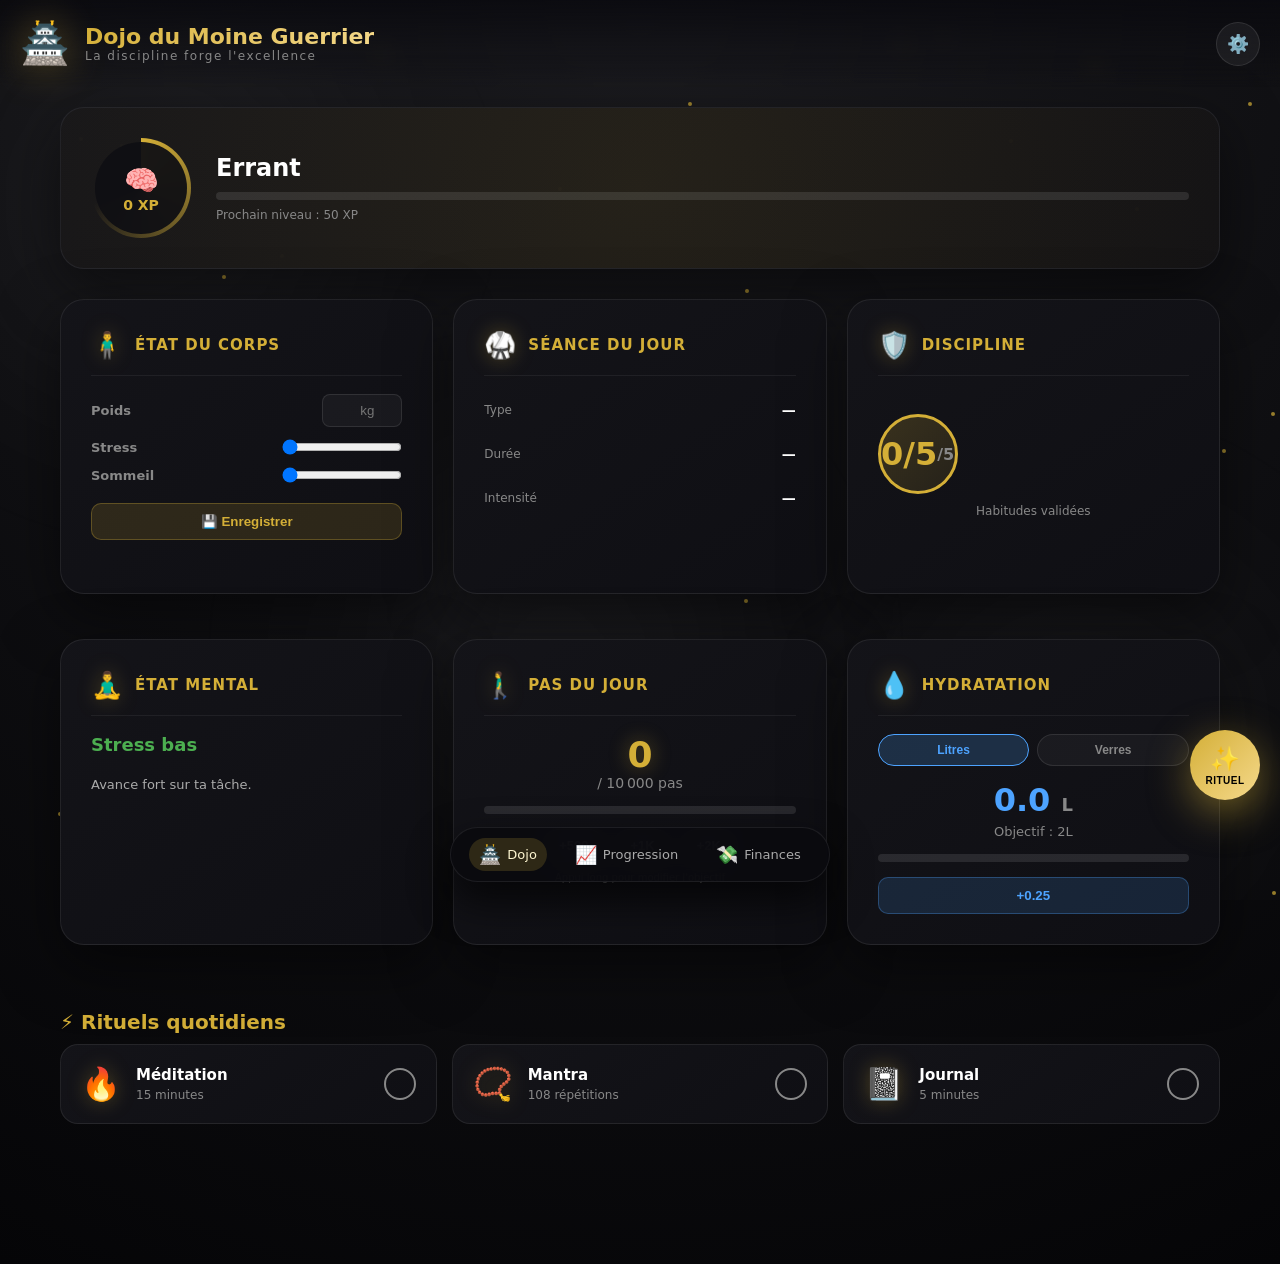
==== commit ec5c2415: "Update index.html" ====
--- a/index.html
+++ b/index.html
@@ -111,29 +111,6 @@
                     <div class="stat-row">
                         <span class="stat-label-sm">Intensité</span>
                         <span class="stat-value-sm" id="intensiteSeanceLabel">—</span>
-                    </div>
-                </div>
-                <div class="card-hover-indicator">Cliquer pour modifier</div>
-            </div>
-
-            <!-- Addictions -->
-            <div class="premium-card glass-card clickable-card" id="addictionsCard">
-                <div class="card-header-premium">
-                    <span class="card-icon-premium">🚬</span>
-                    <span class="card-title-premium">Addictions</span>
-                </div>
-                <div class="card-body-premium">
-                    <div class="stat-row">
-                        <span class="stat-label-sm">Joints</span>
-                        <span class="stat-value-sm" id="jointsLabel">—</span>
-                    </div>
-                    <div class="stat-row">
-                        <span class="stat-label-sm">Cigarettes</span>
-                        <span class="stat-value-sm" id="cigarettesLabel">—</span>
-                    </div>
-                    <div class="stat-row">
-                        <span class="stat-label-sm">Craving</span>
-                        <span class="stat-value-sm" id="cravingLabel">—</span>
                     </div>
                 </div>
                 <div class="card-hover-indicator">Cliquer pour modifier</div>
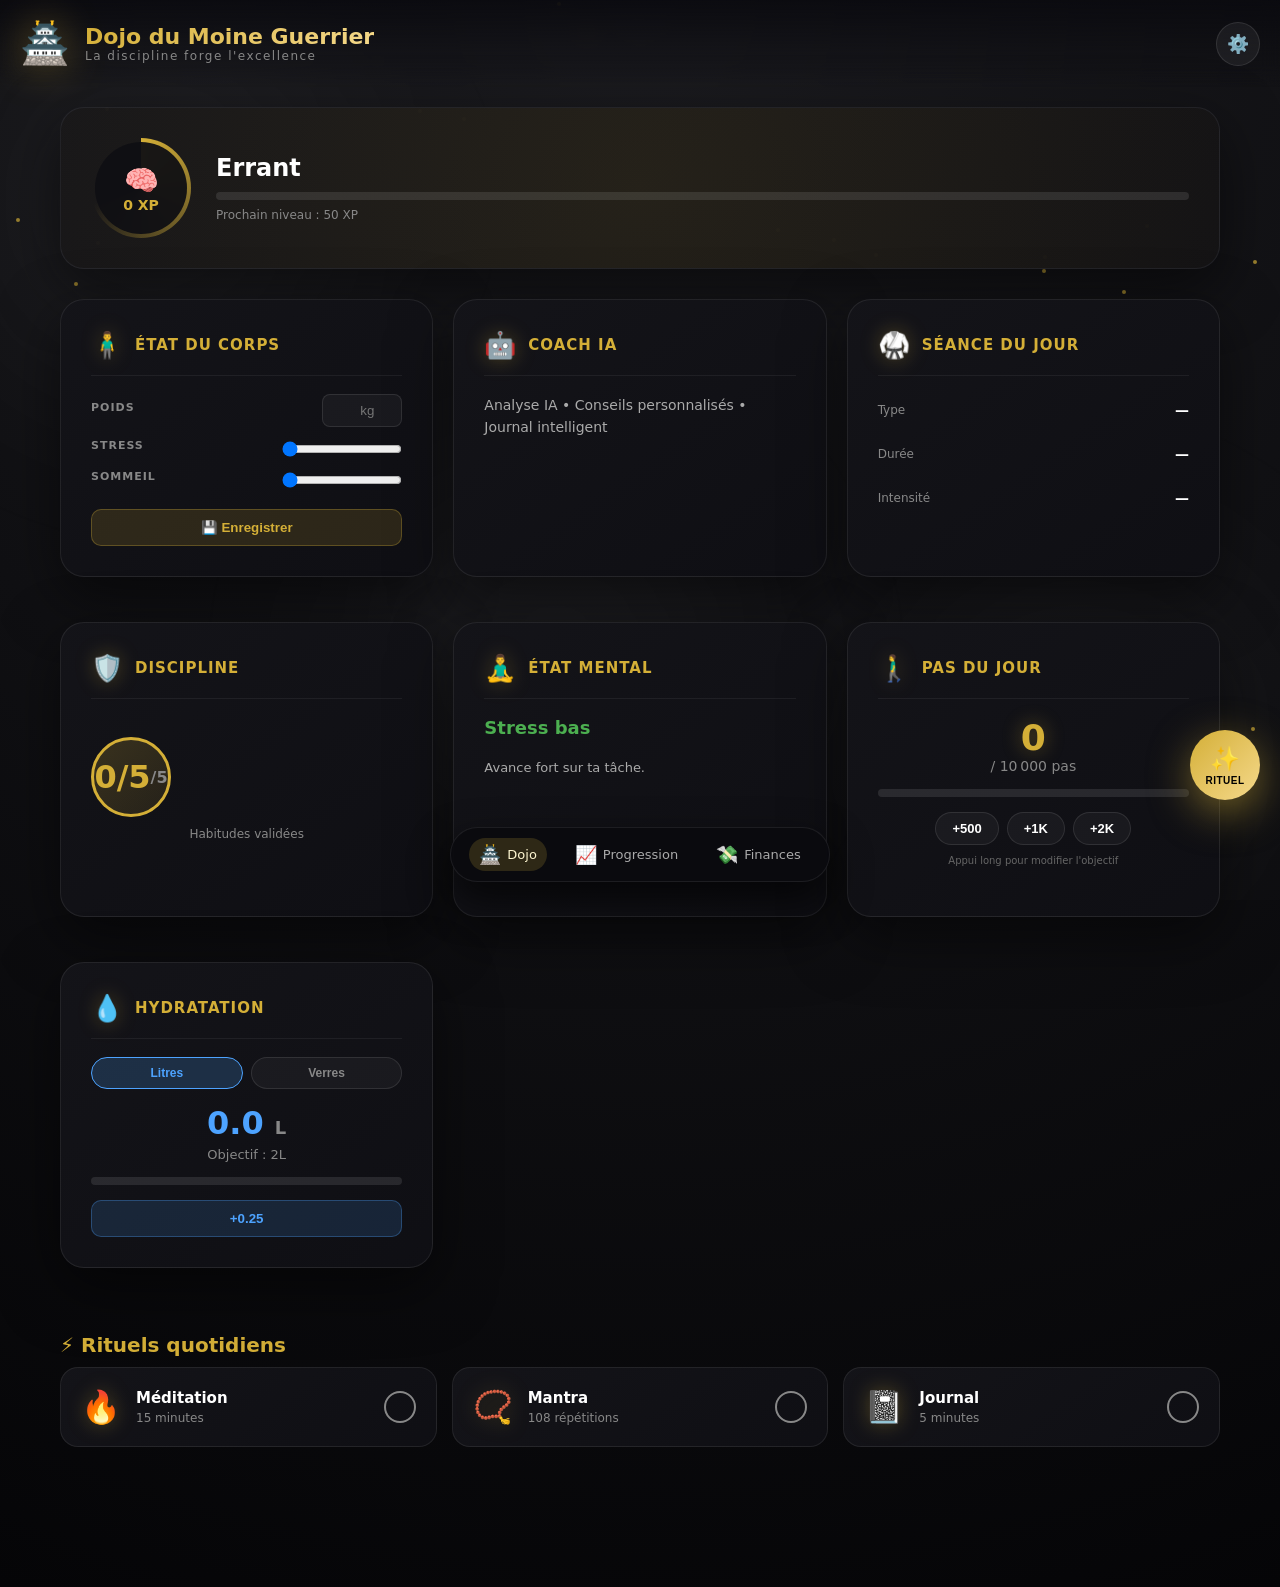
==== commit 140866b0: "Update index.html" ====
--- a/index.html
+++ b/index.html
@@ -92,7 +92,23 @@
                     <button class="btn-card-action" id="saveCorpsBtn">💾 Enregistrer</button>
                 </div>
             </div>
-
+            
+<!-- COACH IA -->
+<div class="premium-card glass-card clickable-card" onclick="window.location.href='coach.html'">
+    <div class="card-header-premium">
+        <span class="card-icon-premium">🤖</span>
+        <span class="card-title-premium">Coach IA</span>
+    </div>
+    <div class="card-body-premium">
+        <div class="coach-preview">
+            <p style="font-size: 14px; color: #aaa; line-height: 1.6;">
+                Analyse IA • Conseils personnalisés • Journal intelligent
+            </p>
+        </div>
+    </div>
+    <div class="card-hover-indicator">Cliquer pour ouvrir</div>
+</div>
+            
             <!-- Séance -->
             <div class="premium-card glass-card clickable-card" id="seanceCard">
                 <div class="card-header-premium">
--- a/style.css
+++ b/style.css
@@ -2908,3 +2908,532 @@
         grid-template-columns: repeat(auto-fill, minmax(75px, 1fr));
     }
 }
+/* ============================================================
+   COACH IA - CSS ULTRA PREMIUM
+   À ajouter à la fin de style.css
+   ============================================================ */
+
+body.page-coach {
+    background: radial-gradient(circle at top, #1b1b1f, #050507);
+    color: #f5f5f5;
+    padding-bottom: 120px;
+}
+
+.coach-container {
+    max-width: 900px;
+    margin: 0 auto;
+    padding: 0 20px 40px;
+}
+
+/* === HERO COACH === */
+.coach-hero {
+    text-align: center;
+    padding: 40px 20px;
+    position: relative;
+}
+
+.coach-avatar {
+    width: 120px;
+    height: 120px;
+    margin: 0 auto 20px;
+    position: relative;
+}
+
+.avatar-ring {
+    position: absolute;
+    inset: -5px;
+    border-radius: 50%;
+    background: conic-gradient(from 0deg, #d4af37, #f5d98b, #d4af37);
+    animation: rotate 4s linear infinite;
+}
+
+.avatar-inner {
+    position: absolute;
+    inset: 5px;
+    border-radius: 50%;
+    background: linear-gradient(145deg, rgba(20,20,25,0.98), rgba(15,15,20,0.98));
+    display: flex;
+    align-items: center;
+    justify-content: center;
+    font-size: 48px;
+    border: 3px solid rgba(0,0,0,0.5);
+}
+
+.coach-greeting {
+    font-size: 28px;
+    font-weight: 800;
+    background: linear-gradient(135deg, #d4af37, #f5d98b);
+    -webkit-background-clip: text;
+    -webkit-text-fill-color: transparent;
+    background-clip: text;
+    margin-bottom: 10px;
+}
+
+.coach-status {
+    font-size: 14px;
+    color: #888;
+}
+
+/* === ONGLETS === */
+.coach-tabs {
+    display: flex;
+    gap: 10px;
+    margin: 30px 0;
+    overflow-x: auto;
+    padding: 5px;
+}
+
+.coach-tab {
+    flex: 1;
+    min-width: 150px;
+    padding: 14px 20px;
+    background: rgba(255,255,255,0.04);
+    border: 2px solid rgba(255,255,255,0.1);
+    border-radius: 14px;
+    color: #888;
+    font-weight: 600;
+    font-size: 14px;
+    cursor: pointer;
+    transition: all 0.3s;
+    white-space: nowrap;
+}
+
+.coach-tab:hover {
+    border-color: rgba(212,175,55,0.4);
+}
+
+.coach-tab.active {
+    background: linear-gradient(135deg, rgba(212,175,55,0.25), rgba(212,175,55,0.15));
+    border-color: #d4af37;
+    color: #d4af37;
+}
+
+.coach-tab-content {
+    display: none;
+}
+
+.coach-tab-content.active {
+    display: block;
+    animation: fadeInUp 0.4s ease;
+}
+
+/* === CARDS === */
+.analysis-card,
+.journal-card,
+.objectif-create-card {
+    background: linear-gradient(145deg, rgba(20,20,25,0.98), rgba(15,15,20,0.98));
+    border-radius: 24px;
+    padding: 30px;
+    border: 1px solid rgba(255,255,255,0.08);
+    box-shadow: 0 20px 60px rgba(0,0,0,0.5);
+    margin-bottom: 25px;
+}
+
+.card-title {
+    font-size: 18px;
+    font-weight: 700;
+    color: #d4af37;
+    margin-bottom: 20px;
+}
+
+/* === MÉTRIQUES GRID === */
+.metrics-grid {
+    display: grid;
+    grid-template-columns: repeat(auto-fit, minmax(120px, 1fr));
+    gap: 15px;
+    margin-bottom: 25px;
+}
+
+.metric-item {
+    background: rgba(255,255,255,0.03);
+    border-radius: 16px;
+    padding: 18px;
+    text-align: center;
+    border: 1px solid rgba(255,255,255,0.06);
+    transition: all 0.3s;
+}
+
+.metric-item:hover {
+    border-color: rgba(212,175,55,0.3);
+    transform: translateY(-3px);
+}
+
+.metric-icon {
+    font-size: 32px;
+    margin-bottom: 8px;
+}
+
+.metric-label {
+    font-size: 11px;
+    color: #888;
+    text-transform: uppercase;
+    letter-spacing: 1px;
+    margin-bottom: 6px;
+}
+
+.metric-value {
+    font-size: 18px;
+    font-weight: 800;
+}
+
+/* === BOUTONS === */
+.btn-analyze,
+.btn-journal,
+.btn-objectif {
+    width: 100%;
+    padding: 16px;
+    background: linear-gradient(135deg, #d4af37, #f5d98b);
+    border: none;
+    border-radius: 14px;
+    color: #000;
+    font-size: 16px;
+    font-weight: 800;
+    cursor: pointer;
+    display: flex;
+    align-items: center;
+    justify-content: center;
+    gap: 10px;
+    transition: all 0.3s;
+}
+
+.btn-analyze:hover,
+.btn-journal:hover,
+.btn-objectif:hover {
+    transform: translateY(-2px);
+    box-shadow: 0 10px 30px rgba(212,175,55,0.5);
+}
+
+.btn-analyze:disabled,
+.btn-journal:disabled,
+.btn-objectif:disabled {
+    opacity: 0.6;
+    cursor: not-allowed;
+}
+
+.btn-icon {
+    font-size: 20px;
+}
+
+/* === RÉPONSE IA === */
+.ia-response-card {
+    background: linear-gradient(145deg, rgba(30,25,40,0.98), rgba(20,15,30,0.98));
+    border-radius: 24px;
+    padding: 25px;
+    border: 2px solid rgba(212,175,55,0.3);
+    box-shadow: 0 20px 60px rgba(212,175,55,0.2);
+    margin-bottom: 25px;
+    animation: slideInUp 0.5s ease;
+}
+
+@keyframes slideInUp {
+    from {
+        opacity: 0;
+        transform: translateY(20px);
+    }
+    to {
+        opacity: 1;
+        transform: translateY(0);
+    }
+}
+
+.response-header {
+    display: flex;
+    align-items: center;
+    gap: 15px;
+    margin-bottom: 20px;
+    padding-bottom: 15px;
+    border-bottom: 1px solid rgba(255,255,255,0.1);
+}
+
+.ia-avatar {
+    width: 50px;
+    height: 50px;
+    border-radius: 50%;
+    background: linear-gradient(135deg, rgba(212,175,55,0.3), rgba(212,175,55,0.1));
+    display: flex;
+    align-items: center;
+    justify-content: center;
+    font-size: 28px;
+    border: 2px solid #d4af37;
+}
+
+.ia-name {
+    font-size: 16px;
+    font-weight: 700;
+    color: #d4af37;
+}
+
+.ia-typing {
+    font-size: 12px;
+    color: #888;
+    font-style: italic;
+}
+
+.response-content {
+    font-size: 15px;
+    line-height: 1.7;
+    color: #ddd;
+    white-space: pre-line;
+}
+
+/* === JOURNAL === */
+.journal-textarea {
+    width: 100%;
+    min-height: 200px;
+    padding: 18px;
+    background: rgba(255,255,255,0.04);
+    border: 2px solid rgba(255,255,255,0.1);
+    border-radius: 14px;
+    color: #fff;
+    font-size: 15px;
+    font-family: inherit;
+    line-height: 1.6;
+    resize: vertical;
+    margin-bottom: 20px;
+    transition: all 0.3s;
+}
+
+.journal-textarea:focus {
+    outline: none;
+    border-color: #d4af37;
+    background: rgba(255,255,255,0.06);
+    box-shadow: 0 0 20px rgba(212,175,55,0.2);
+}
+
+.journal-textarea::placeholder {
+    color: #666;
+}
+
+.journal-history {
+    margin-top: 30px;
+}
+
+.journal-entry {
+    background: rgba(255,255,255,0.03);
+    border-radius: 14px;
+    padding: 18px;
+    margin-bottom: 12px;
+    border: 1px solid rgba(255,255,255,0.06);
+    transition: all 0.3s;
+}
+
+.journal-entry:hover {
+    border-color: rgba(212,175,55,0.3);
+}
+
+.entry-date {
+    font-size: 12px;
+    color: #888;
+    margin-bottom: 8px;
+}
+
+.entry-text {
+    font-size: 14px;
+    color: #aaa;
+    margin-bottom: 12px;
+    line-height: 1.5;
+}
+
+.entry-view {
+    padding: 8px 16px;
+    background: rgba(212,175,55,0.15);
+    border: 1px solid rgba(212,175,55,0.3);
+    border-radius: 8px;
+    color: #d4af37;
+    font-size: 13px;
+    font-weight: 600;
+    cursor: pointer;
+    transition: all 0.3s;
+}
+
+.entry-view:hover {
+    background: rgba(212,175,55,0.25);
+}
+
+/* === OBJECTIFS === */
+.objectif-input {
+    width: 100%;
+    padding: 16px 20px;
+    background: rgba(255,255,255,0.04);
+    border: 2px solid rgba(255,255,255,0.1);
+    border-radius: 14px;
+    color: #fff;
+    font-size: 16px;
+    margin-bottom: 20px;
+    transition: all 0.3s;
+}
+
+.objectif-input:focus {
+    outline: none;
+    border-color: #d4af37;
+    background: rgba(255,255,255,0.06);
+    box-shadow: 0 0 20px rgba(212,175,55,0.2);
+}
+
+.objectif-input::placeholder {
+    color: #666;
+}
+
+.objectifs-list {
+    display: flex;
+    flex-direction: column;
+    gap: 20px;
+}
+
+.objectif-card {
+    background: linear-gradient(145deg, rgba(20,20,25,0.98), rgba(15,15,20,0.98));
+    border-radius: 24px;
+    padding: 25px;
+    border: 1px solid rgba(255,255,255,0.08);
+    box-shadow: 0 15px 40px rgba(0,0,0,0.5);
+    transition: all 0.3s;
+}
+
+.objectif-card:hover {
+    border-color: rgba(212,175,55,0.3);
+    transform: translateY(-3px);
+}
+
+.objectif-header {
+    display: flex;
+    justify-content: space-between;
+    align-items: flex-start;
+    margin-bottom: 15px;
+}
+
+.objectif-titre {
+    font-size: 20px;
+    font-weight: 800;
+    color: #d4af37;
+    margin: 0;
+}
+
+.objectif-delete {
+    background: rgba(255,107,107,0.2);
+    border: 1px solid rgba(255,107,107,0.3);
+    border-radius: 8px;
+    padding: 8px 12px;
+    color: #ff6b6b;
+    cursor: pointer;
+    transition: all 0.3s;
+}
+
+.objectif-delete:hover {
+    background: rgba(255,107,107,0.3);
+    transform: scale(1.1);
+}
+
+.objectif-description {
+    font-size: 15px;
+    color: #aaa;
+    margin-bottom: 15px;
+    line-height: 1.5;
+}
+
+.objectif-meta {
+    display: flex;
+    gap: 20px;
+    font-size: 13px;
+    color: #888;
+    margin-bottom: 15px;
+}
+
+.objectif-progress {
+    height: 8px;
+    background: rgba(255,255,255,0.1);
+    border-radius: 999px;
+    overflow: hidden;
+    margin-bottom: 20px;
+}
+
+.objectif-progress-bar {
+    height: 100%;
+    background: linear-gradient(90deg, #d4af37, #f5d98b);
+    transition: width 0.6s ease;
+}
+
+.objectif-details {
+    margin: 20px 0;
+}
+
+.objectif-details summary {
+    cursor: pointer;
+    color: #d4af37;
+    font-weight: 600;
+    padding: 12px;
+    background: rgba(212,175,55,0.1);
+    border-radius: 8px;
+    transition: all 0.3s;
+}
+
+.objectif-details summary:hover {
+    background: rgba(212,175,55,0.2);
+}
+
+.objectif-plan {
+    padding: 20px;
+    margin-top: 15px;
+}
+
+.objectif-plan h4 {
+    font-size: 15px;
+    color: #d4af37;
+    margin: 20px 0 12px;
+}
+
+.etape-item {
+    background: rgba(255,255,255,0.03);
+    padding: 12px;
+    border-radius: 10px;
+    margin-bottom: 10px;
+    border-left: 3px solid #d4af37;
+    font-size: 14px;
+    line-height: 1.5;
+}
+
+.objectif-plan ul {
+    margin: 0;
+    padding-left: 25px;
+}
+
+.objectif-plan li {
+    margin-bottom: 8px;
+    color: #aaa;
+    font-size: 14px;
+    line-height: 1.5;
+}
+
+.objectif-actions {
+    margin-top: 15px;
+}
+
+.btn-update-progress {
+    padding: 12px 20px;
+    background: rgba(212,175,55,0.15);
+    border: 1px solid rgba(212,175,55,0.3);
+    border-radius: 10px;
+    color: #d4af37;
+    font-weight: 600;
+    cursor: pointer;
+    transition: all 0.3s;
+}
+
+.btn-update-progress:hover {
+    background: rgba(212,175,55,0.25);
+    transform: scale(1.02);
+}
+
+/* === RESPONSIVE === */
+@media (max-width: 768px) {
+    .metrics-grid {
+        grid-template-columns: repeat(2, 1fr);
+    }
+    
+    .coach-tabs {
+        flex-direction: column;
+    }
+    
+    .coach-tab {
+        min-width: auto;
+    }
+}
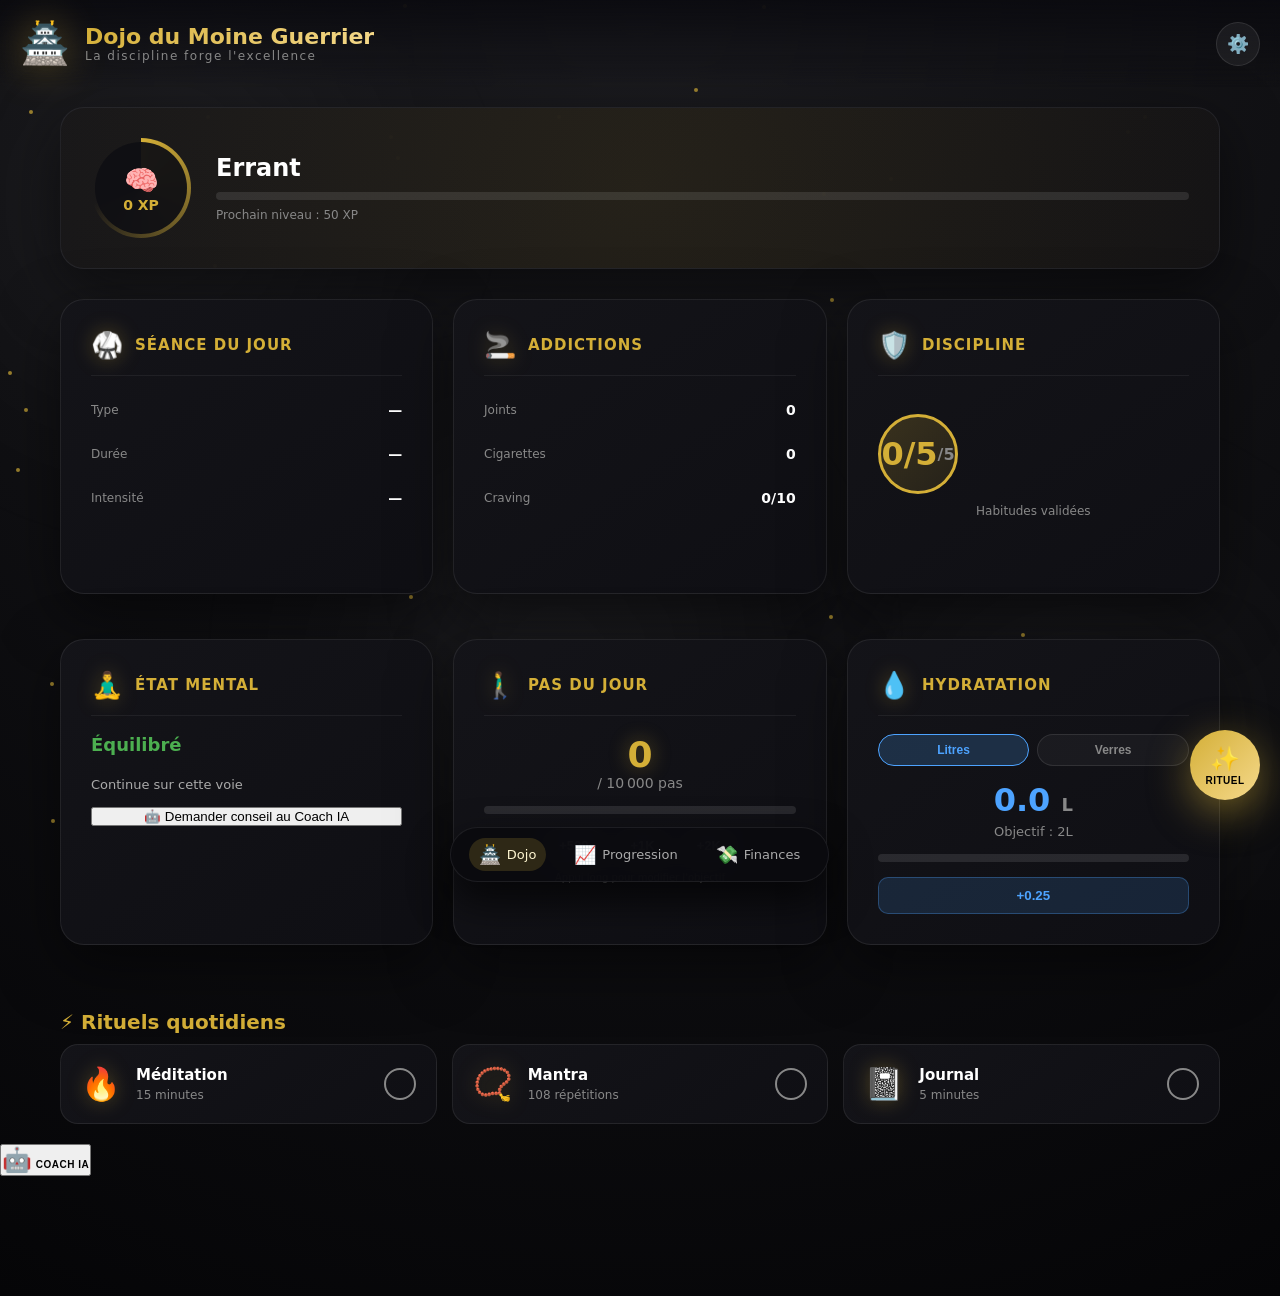
==== commit 99ed86fe: "Update index.html" ====
--- a/index.html
+++ b/index.html
@@ -70,45 +70,6 @@
         <!-- Sections principales -->
         <div class="dojo-grid-premium">
 
-            <!-- Corps -->
-            <div class="premium-card glass-card" id="corpsCard">
-                <div class="card-header-premium">
-                    <span class="card-icon-premium">🧍‍♂️</span>
-                    <span class="card-title-premium">État du corps</span>
-                </div>
-                <div class="card-body-premium">
-                    <div class="metric-inline">
-                        <span class="metric-label">Poids</span>
-                        <input type="number" id="poidsInput" class="inline-input-premium" placeholder="kg" step="0.1">
-                    </div>
-                    <div class="metric-inline">
-                        <span class="metric-label">Stress</span>
-                        <input type="range" id="stressInput" min="0" max="10" class="inline-slider-premium" value="5">
-                    </div>
-                    <div class="metric-inline">
-                        <span class="metric-label">Sommeil</span>
-                        <input type="range" id="sommeilInput" min="0" max="10" class="inline-slider-premium" value="7">
-                    </div>
-                    <button class="btn-card-action" id="saveCorpsBtn">💾 Enregistrer</button>
-                </div>
-            </div>
-            
-<!-- COACH IA -->
-<div class="premium-card glass-card clickable-card" onclick="window.location.href='coach.html'">
-    <div class="card-header-premium">
-        <span class="card-icon-premium">🤖</span>
-        <span class="card-title-premium">Coach IA</span>
-    </div>
-    <div class="card-body-premium">
-        <div class="coach-preview">
-            <p style="font-size: 14px; color: #aaa; line-height: 1.6;">
-                Analyse IA • Conseils personnalisés • Journal intelligent
-            </p>
-        </div>
-    </div>
-    <div class="card-hover-indicator">Cliquer pour ouvrir</div>
-</div>
-            
             <!-- Séance -->
             <div class="premium-card glass-card clickable-card" id="seanceCard">
                 <div class="card-header-premium">
@@ -127,6 +88,29 @@
                     <div class="stat-row">
                         <span class="stat-label-sm">Intensité</span>
                         <span class="stat-value-sm" id="intensiteSeanceLabel">—</span>
+                    </div>
+                </div>
+                <div class="card-hover-indicator">Cliquer pour modifier</div>
+            </div>
+
+            <!-- Addictions -->
+            <div class="premium-card glass-card clickable-card" id="addictionsCard">
+                <div class="card-header-premium">
+                    <span class="card-icon-premium">🚬</span>
+                    <span class="card-title-premium">Addictions</span>
+                </div>
+                <div class="card-body-premium">
+                    <div class="stat-row">
+                        <span class="stat-label-sm">Joints</span>
+                        <span class="stat-value-sm" id="jointsLabel">—</span>
+                    </div>
+                    <div class="stat-row">
+                        <span class="stat-label-sm">Cigarettes</span>
+                        <span class="stat-value-sm" id="cigarettesLabel">—</span>
+                    </div>
+                    <div class="stat-row">
+                        <span class="stat-label-sm">Craving</span>
+                        <span class="stat-value-sm" id="cravingLabel">—</span>
                     </div>
                 </div>
                 <div class="card-hover-indicator">Cliquer pour modifier</div>
@@ -150,7 +134,7 @@
                 <div class="card-hover-indicator">Cliquer pour modifier</div>
             </div>
 
-            <!-- Mental -->
+            <!-- Mental + Coach IA fusionnés -->
             <div class="premium-card glass-card mental-card">
                 <div class="card-header-premium">
                     <span class="card-icon-premium">🧘‍♂️</span>
@@ -159,6 +143,10 @@
                 <div class="card-body-premium">
                     <div class="mental-status" id="mentalEtatLabel">Équilibré</div>
                     <div class="mental-advice" id="mentalConseilLabel">Continue sur cette voie</div>
+                    <button class="btn-coach-quick" onclick="window.location.href='coach.html'">
+                        <span>🤖</span>
+                        <span>Demander conseil au Coach IA</span>
+                    </button>
                 </div>
             </div>
 
@@ -241,11 +229,17 @@
 
     </main>
 
-    <!-- BOUTON FLOTTANT RITUEL -->
-    <button class="fab-premium" onclick="window.location.href='rituel.html'">
-        <span class="fab-icon">✨</span>
-        <span class="fab-text">Rituel</span>
-    </button>
+    <!-- BOUTONS FLOTTANTS -->
+    <div class="fab-group">
+        <button class="fab-premium" onclick="window.location.href='rituel.html'">
+            <span class="fab-icon">✨</span>
+            <span class="fab-text">Rituel</span>
+        </button>
+        <button class="fab-coach" onclick="window.location.href='coach.html'">
+            <span class="fab-icon">🤖</span>
+            <span class="fab-text">Coach IA</span>
+        </button>
+    </div>
 
     <!-- POPUPS (gardées mais stylées) -->
     <div class="popup-overlay" id="settingsPopup">
@@ -280,7 +274,21 @@
             <button class="popup-btn-secondary" onclick="closePopup('popupSeance')">Fermer</button>
         </div>
     </div>
-    
+
+    <div class="popup-overlay" id="popupAddictions">
+        <div class="popup-premium">
+            <h2>🚬 Addictions</h2>
+            <label>Joints</label>
+            <input type="number" id="popupJoints" min="0" class="popup-input">
+            <label>Cigarettes</label>
+            <input type="number" id="popupCigarettes" min="0" class="popup-input">
+            <label>Craving (0—10)</label>
+            <input type="number" id="popupCraving" min="0" max="10" class="popup-input">
+            <button class="popup-btn-primary" id="saveAddictionsBtn">Enregistrer</button>
+            <button class="popup-btn-secondary" onclick="closePopup('popupAddictions')">Fermer</button>
+        </div>
+    </div>
+
     <div class="popup-overlay" id="popupDiscipline">
         <div class="popup-premium">
             <h2>🛡️ Discipline</h2>
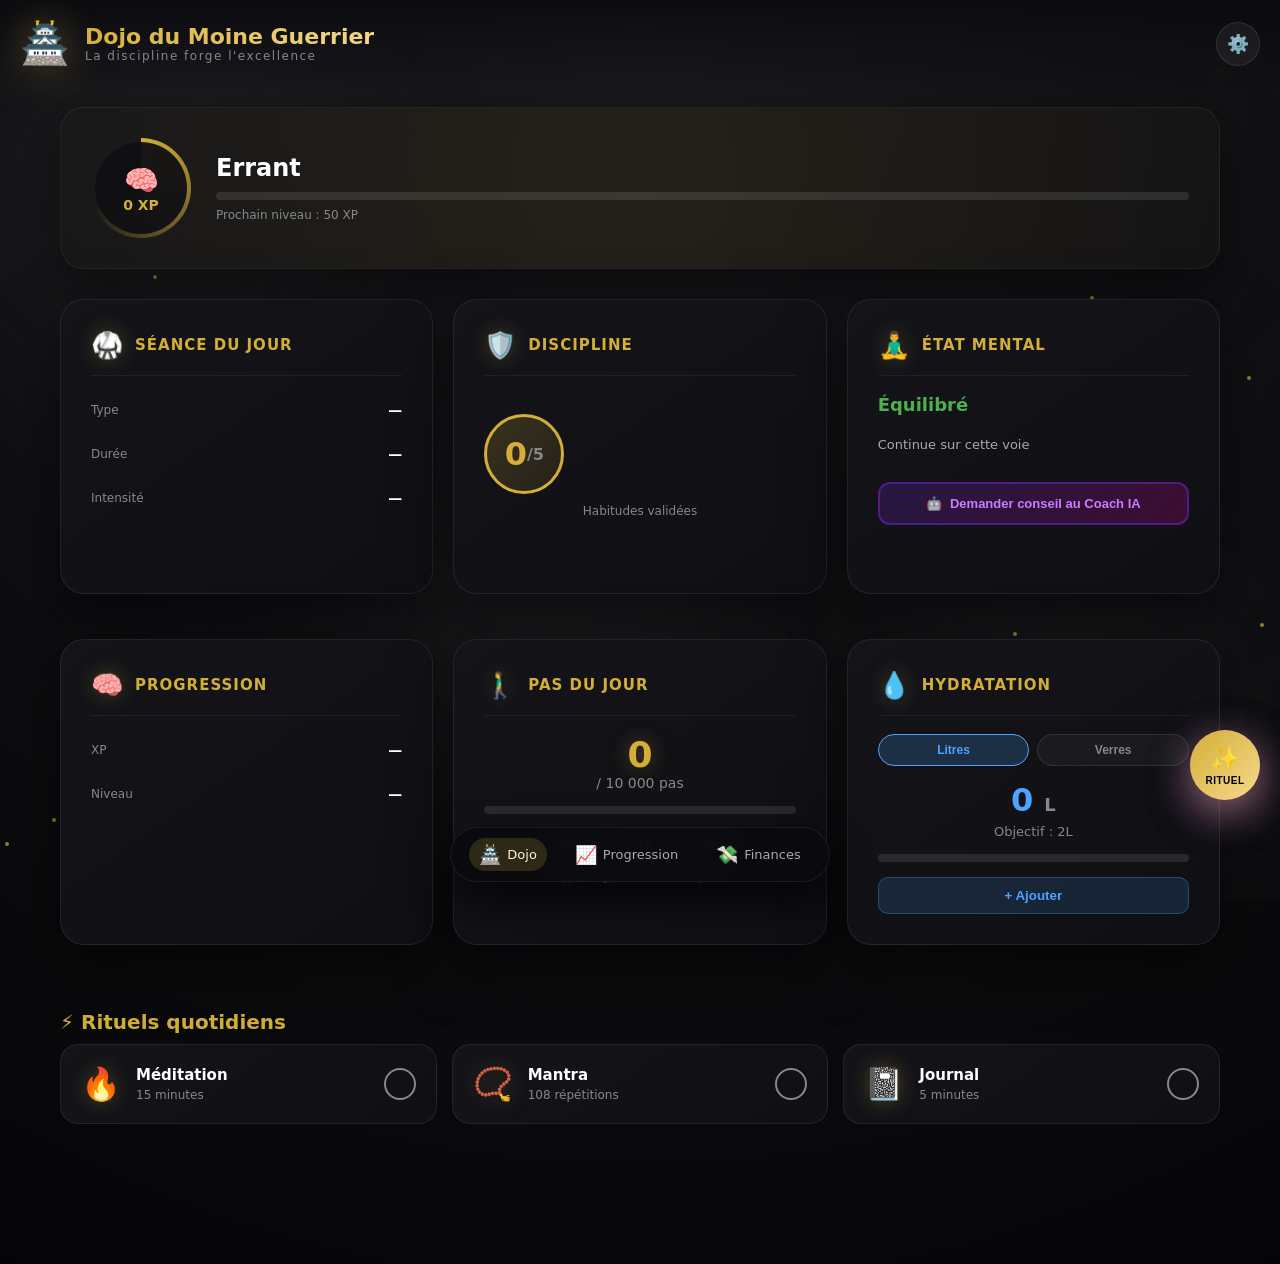
==== commit 5bcb7fbe: "Update index.html" ====
--- a/index.html
+++ b/index.html
@@ -93,29 +93,6 @@
                 <div class="card-hover-indicator">Cliquer pour modifier</div>
             </div>
 
-            <!-- Addictions -->
-            <div class="premium-card glass-card clickable-card" id="addictionsCard">
-                <div class="card-header-premium">
-                    <span class="card-icon-premium">🚬</span>
-                    <span class="card-title-premium">Addictions</span>
-                </div>
-                <div class="card-body-premium">
-                    <div class="stat-row">
-                        <span class="stat-label-sm">Joints</span>
-                        <span class="stat-value-sm" id="jointsLabel">—</span>
-                    </div>
-                    <div class="stat-row">
-                        <span class="stat-label-sm">Cigarettes</span>
-                        <span class="stat-value-sm" id="cigarettesLabel">—</span>
-                    </div>
-                    <div class="stat-row">
-                        <span class="stat-label-sm">Craving</span>
-                        <span class="stat-value-sm" id="cravingLabel">—</span>
-                    </div>
-                </div>
-                <div class="card-hover-indicator">Cliquer pour modifier</div>
-            </div>
-
             <!-- Discipline -->
             <div class="premium-card glass-card clickable-card" id="disciplineCard">
                 <div class="card-header-premium">
@@ -134,7 +111,7 @@
                 <div class="card-hover-indicator">Cliquer pour modifier</div>
             </div>
 
-            <!-- Mental + Coach IA fusionnés -->
+            <!-- Mental + Coach IA -->
             <div class="premium-card glass-card mental-card">
                 <div class="card-header-premium">
                     <span class="card-icon-premium">🧘‍♂️</span>
@@ -150,7 +127,25 @@
                 </div>
             </div>
 
-            <!-- Pas -->
+            <!-- XP / NIVEAU -->
+            <div class="premium-card glass-card" id="xpCard">
+                <div class="card-header-premium">
+                    <span class="card-icon-premium">🧠</span>
+                    <span class="card-title-premium">Progression</span>
+                </div>
+                <div class="card-body-premium">
+                    <div class="stat-row">
+                        <span class="stat-label-sm">XP</span>
+                        <span class="stat-value-sm" id="xpLabelSmall">—</span>
+                    </div>
+                    <div class="stat-row">
+                        <span class="stat-label-sm">Niveau</span>
+                        <span class="stat-value-sm" id="niveauLabelSmall">—</span>
+                    </div>
+                </div>
+            </div>
+
+            <!-- PAS -->
             <div class="premium-card glass-card steps-card-premium" id="stepsCard">
                 <div class="card-header-premium">
                     <span class="card-icon-premium">🚶‍♂️</span>
@@ -171,7 +166,7 @@
                 <div class="card-hint">Appui long pour modifier l'objectif</div>
             </div>
 
-            <!-- Hydratation -->
+            <!-- HYDRATATION -->
             <div class="premium-card glass-card water-card-premium">
                 <div class="card-header-premium">
                     <span class="card-icon-premium">💧</span>
@@ -196,7 +191,7 @@
 
         </div>
 
-        <!-- Rituels Section -->
+        <!-- RITUELS -->
         <section class="rituals-section-premium">
             <h2 class="section-title-premium">⚡ Rituels quotidiens</h2>
             <div class="rituals-grid" id="ritualsList">
@@ -241,9 +236,9 @@
         </button>
     </div>
 
-    <!-- POPUPS (gardées mais stylées) -->
+    <!-- POPUP RÉGLAGES -->
     <div class="popup-overlay" id="settingsPopup">
-        <div class="popup-premium">
+        <div class="popup">
             <h2>⚙️ Réglages</h2>
             <label>Objectif de pas</label>
             <input type="number" id="stepsGoalInput" class="popup-input">
@@ -261,39 +256,82 @@
         </div>
     </div>
 
+    <!-- POPUP SÉANCE PREMIUM -->
     <div class="popup-overlay" id="popupSeance">
-        <div class="popup-premium">
+        <div class="popup-premium-sport">
             <h2>🥋 Séance du jour</h2>
-            <label>Type</label>
-            <input type="text" id="popupSeanceType" placeholder="Muscu, Cardio, Yoga..." class="popup-input">
+
+            <label>Type de séance</label>
+            <div class="sport-categories-grid" id="sportCategoriesGrid">
+                <button class="sport-cat-btn" data-type="Musculation">
+                    <span class="cat-icon">💪</span>
+                    <span>Muscu</span>
+                </button>
+                <button class="sport-cat-btn" data-type="Cardio">
+                    <span class="cat-icon">🏃</span>
+                    <span>Cardio</span>
+                </button>
+                <button class="sport-cat-btn" data-type="Boxe">
+                    <span class="cat-icon">🥊</span>
+                    <span>Boxe</span>
+                </button>
+                <button class="sport-cat-btn" data-type="Kickboxing">
+                    <span class="cat-icon">🦵</span>
+                    <span>Kickboxing</span>
+                </button>
+                <button class="sport-cat-btn" data-type="Yoga">
+                    <span class="cat-icon">🧘</span>
+                    <span>Yoga</span>
+                </button>
+                <button class="sport-cat-btn" data-type="Mobilité">
+                    <span class="cat-icon">🤸</span>
+                    <span>Mobilité</span>
+                </button>
+                <button class="sport-cat-btn" data-type="HIIT">
+                    <span class="cat-icon">⚡</span>
+                    <span>HIIT</span>
+                </button>
+                <button class="sport-cat-btn" data-type="Autre">
+                    <span class="cat-icon">🎯</span>
+                    <span>Autre</span>
+                </button>
+            </div>
+
+            <input type="text" id="popupSeanceTypeCustom" placeholder="Autre type..." class="popup-input" style="display:none;">
+
             <label>Durée (min)</label>
-            <input type="number" id="popupSeanceDuree" class="popup-input">
-            <label>Intensité (0—10)</label>
-            <input type="number" id="popupSeanceIntensite" min="0" max="10" class="popup-input">
-            <button class="popup-btn-primary" id="saveSeanceBtn">Enregistrer</button>
-            <button class="popup-btn-secondary" onclick="closePopup('popupSeance')">Fermer</button>
-        </div>
-    </div>
-
-    <div class="popup-overlay" id="popupAddictions">
-        <div class="popup-premium">
-            <h2>🚬 Addictions</h2>
-            <label>Joints</label>
-            <input type="number" id="popupJoints" min="0" class="popup-input">
-            <label>Cigarettes</label>
-            <input type="number" id="popupCigarettes" min="0" class="popup-input">
-            <label>Craving (0—10)</label>
-            <input type="number" id="popupCraving" min="0" max="10" class="popup-input">
-            <button class="popup-btn-primary" id="saveAddictionsBtn">Enregistrer</button>
-            <button class="popup-btn-secondary" onclick="closePopup('popupAddictions')">Fermer</button>
-        </div>
-    </div>
-
+            <div class="duration-quick-btns">
+                <button class="duration-btn" data-duration="20">20min</button>
+                <button class="duration-btn" data-duration="30">30min</button>
+                <button class="duration-btn" data-duration="45">45min</button>
+                <button class="duration-btn" data-duration="60">60min</button>
+                <button class="duration-btn" data-duration="90">90min</button>
+            </div>
+            <input type="number" id="popupSeanceDuree" placeholder="Ou entre une durée..." class="popup-input">
+
+            <label>Intensité</label>
+            <div class="intensity-slider-container">
+                <input type="range" id="popupSeanceIntensite" min="1" max="10" value="5" class="intensity-slider">
+                <div class="intensity-labels">
+                    <span class="intensity-value" id="intensityValue">5</span>
+                    <span class="intensity-emoji" id="intensityEmoji">😐</span>
+                </div>
+            </div>
+
+            <label>Notes (optionnel)</label>
+            <textarea id="popupSeanceNotes" placeholder="Ex: Focus sur les jambes, bon ressenti..." class="popup-textarea"></textarea>
+
+            <button class="popup-btn-primary" id="saveSeanceBtn">✅ Enregistrer la séance</button>
+            <button class="popup-btn-secondary" onclick="closePopup('popupSeance')">Annuler</button>
+        </div>
+    </div>
+
+    <!-- POPUP DISCIPLINE -->
     <div class="popup-overlay" id="popupDiscipline">
-        <div class="popup-premium">
+        <div class="popup">
             <h2>🛡️ Discipline</h2>
             <label>Score du jour (0—5)</label>
-            <input type="number" id="popupDisciplineScore" min="0" max="5" class="popup-input">
+            <input type="number" id="popupDisciplineScore" min="0" max="5" value="0" class="popup-input">
             <button class="popup-btn-primary" id="saveDisciplineBtn">Enregistrer</button>
             <button class="popup-btn-secondary" onclick="closePopup('popupDiscipline')">Fermer</button>
         </div>
--- a/style.css
+++ b/style.css
@@ -3437,3 +3437,1220 @@
         min-width: auto;
     }
 }
+
+/* ============================================================
+   DOJO ULTRA PREMIUM - CSS COMPLET
+   Remplace ou ajoute à style.css
+   ============================================================ */
+
+/* === RITUEL PAGE === */
+
+.rituel-hero {
+    text-align: center;
+    padding: 40px 20px;
+    margin-bottom: 30px;
+    position: relative;
+}
+
+.hero-icon {
+    font-size: 80px;
+    margin-bottom: 15px;
+    filter: drop-shadow(0 0 30px rgba(212,175,55,0.4));
+    animation: floatHero 3s ease-in-out infinite;
+}
+
+@keyframes floatHero {
+    0%, 100% { transform: translateY(0); }
+    50% { transform: translateY(-10px); }
+}
+
+.hero-title {
+    font-size: 28px;
+    font-weight: 800;
+    background: linear-gradient(135deg, #d4af37, #f5d98b);
+    -webkit-background-clip: text;
+    -webkit-text-fill-color: transparent;
+    background-clip: text;
+    margin-bottom: 8px;
+}
+
+.hero-subtitle {
+    font-size: 14px;
+    color: #888;
+    letter-spacing: 2px;
+    text-transform: uppercase;
+}
+
+.section-header {
+    margin-bottom: 20px;
+}
+
+.section-title-premium {
+    font-size: 20px;
+    font-weight: 700;
+    color: #d4af37;
+    margin-bottom: 10px;
+}
+
+.section-line {
+    height: 2px;
+    background: linear-gradient(90deg, transparent, #d4af37, transparent);
+    opacity: 0.3;
+}
+
+.premium-card {
+    background: linear-gradient(145deg, rgba(20,20,25,0.98), rgba(15,15,20,0.98));
+    border-radius: 24px;
+    padding: 30px;
+    border: 1px solid rgba(255,255,255,0.08);
+    box-shadow: 0 20px 60px rgba(0,0,0,0.5);
+    backdrop-filter: blur(10px);
+    margin-bottom: 25px;
+}
+
+.input-group-premium {
+    margin-bottom: 20px;
+}
+
+.input-group-premium.half {
+    flex: 1;
+}
+
+.input-row {
+    display: flex;
+    gap: 15px;
+}
+
+.premium-label {
+    display: flex;
+    align-items: center;
+    gap: 8px;
+    font-size: 13px;
+    font-weight: 600;
+    color: #aaa;
+    margin-bottom: 10px;
+    text-transform: uppercase;
+    letter-spacing: 1px;
+}
+
+.label-icon {
+    font-size: 18px;
+}
+
+.premium-input {
+    width: 100%;
+    padding: 14px 18px;
+    background: rgba(255,255,255,0.04);
+    border: 2px solid rgba(255,255,255,0.1);
+    border-radius: 12px;
+    color: #fff;
+    font-size: 15px;
+    transition: all 0.3s;
+}
+
+.premium-input:focus {
+    outline: none;
+    border-color: #d4af37;
+    background: rgba(255,255,255,0.06);
+    box-shadow: 0 0 20px rgba(212,175,55,0.2);
+}
+
+.premium-input::placeholder {
+    color: #666;
+}
+
+.slider-container {
+    display: flex;
+    align-items: center;
+    gap: 15px;
+}
+
+.premium-slider {
+    flex: 1;
+    height: 8px;
+    border-radius: 999px;
+    background: rgba(255,255,255,0.1);
+    outline: none;
+    -webkit-appearance: none;
+}
+
+.premium-slider::-webkit-slider-thumb {
+    -webkit-appearance: none;
+    width: 24px;
+    height: 24px;
+    border-radius: 50%;
+    background: linear-gradient(135deg, #d4af37, #f5d98b);
+    cursor: pointer;
+    box-shadow: 0 4px 12px rgba(212,175,55,0.4);
+    transition: transform 0.2s;
+}
+
+.premium-slider::-webkit-slider-thumb:hover {
+    transform: scale(1.2);
+}
+
+.slider-value {
+    min-width: 50px;
+    text-align: right;
+    font-weight: 700;
+    font-size: 16px;
+    color: #d4af37;
+}
+
+/* Routine Timeline */
+.routine-timeline {
+    display: flex;
+    flex-direction: column;
+    gap: 20px;
+}
+
+.routine-step {
+    display: flex;
+    gap: 20px;
+    align-items: flex-start;
+    padding: 20px;
+    background: rgba(255,255,255,0.02);
+    border-radius: 16px;
+    border: 1px solid rgba(255,255,255,0.06);
+    transition: all 0.3s;
+}
+
+.routine-step:hover {
+    border-color: rgba(212,175,55,0.3);
+    transform: translateX(5px);
+}
+
+.step-number {
+    width: 50px;
+    height: 50px;
+    border-radius: 50%;
+    background: linear-gradient(135deg, rgba(212,175,55,0.2), rgba(212,175,55,0.1));
+    border: 2px solid #d4af37;
+    display: flex;
+    align-items: center;
+    justify-content: center;
+    font-size: 24px;
+    font-weight: 800;
+    color: #d4af37;
+    flex-shrink: 0;
+}
+
+.step-content {
+    flex: 1;
+}
+
+.step-title {
+    font-size: 16px;
+    font-weight: 700;
+    color: #fff;
+    margin-bottom: 6px;
+}
+
+.step-desc {
+    font-size: 13px;
+    color: #888;
+    line-height: 1.6;
+}
+
+/* Bouton Validation Premium */
+.btn-premium-validate {
+    width: 100%;
+    padding: 18px;
+    background: linear-gradient(135deg, #d4af37, #f5d98b);
+    border: none;
+    border-radius: 16px;
+    color: #000;
+    font-size: 16px;
+    font-weight: 800;
+    cursor: pointer;
+    display: flex;
+    align-items: center;
+    justify-content: center;
+    gap: 10px;
+    position: relative;
+    overflow: hidden;
+    box-shadow: 0 8px 30px rgba(212,175,55,0.4);
+    transition: all 0.3s;
+}
+
+.btn-premium-validate:hover {
+    transform: translateY(-2px);
+    box-shadow: 0 12px 40px rgba(212,175,55,0.6);
+}
+
+.btn-premium-validate:active {
+    transform: translateY(0);
+}
+
+.btn-icon {
+    font-size: 20px;
+    animation: sparkle 2s infinite;
+}
+
+@keyframes sparkle {
+    0%, 100% { transform: scale(1) rotate(0deg); }
+    25% { transform: scale(1.2) rotate(-10deg); }
+    75% { transform: scale(1.2) rotate(10deg); }
+}
+
+.btn-shine {
+    position: absolute;
+    top: -50%;
+    left: -50%;
+    width: 200%;
+    height: 200%;
+    background: linear-gradient(45deg, transparent, rgba(255,255,255,0.3), transparent);
+    animation: shine 3s infinite;
+}
+
+@keyframes shine {
+    0% { transform: translateX(-100%) translateY(-100%) rotate(45deg); }
+    100% { transform: translateX(100%) translateY(100%) rotate(45deg); }
+}
+
+.status-message {
+    text-align: center;
+    margin-top: 15px;
+    padding: 12px;
+    border-radius: 12px;
+    font-weight: 600;
+    opacity: 0;
+    transition: opacity 0.3s;
+}
+
+/* === PAGE DOJO (INDEX) === */
+
+.dojo-header-premium {
+    padding: 20px;
+    display: flex;
+    justify-content: space-between;
+    align-items: center;
+    background: linear-gradient(180deg, rgba(10,10,15,0.9), transparent);
+    backdrop-filter: blur(10px);
+}
+
+.header-content {
+    display: flex;
+    align-items: center;
+    gap: 15px;
+}
+
+.dojo-logo {
+    font-size: 40px;
+    filter: drop-shadow(0 0 20px rgba(212,175,55,0.4));
+}
+
+.dojo-title-premium {
+    font-size: 22px;
+    font-weight: 800;
+    background: linear-gradient(135deg, #d4af37, #f5d98b);
+    -webkit-background-clip: text;
+    -webkit-text-fill-color: transparent;
+    background-clip: text;
+}
+
+.dojo-subtitle-premium {
+    font-size: 12px;
+    color: #888;
+    letter-spacing: 1.5px;
+}
+
+.btn-icon-premium {
+    width: 44px;
+    height: 44px;
+    border-radius: 50%;
+    background: rgba(255,255,255,0.06);
+    border: 1px solid rgba(255,255,255,0.1);
+    color: #fff;
+    font-size: 18px;
+    cursor: pointer;
+    transition: all 0.3s;
+}
+
+.btn-icon-premium:hover {
+    background: rgba(212,175,55,0.2);
+    border-color: #d4af37;
+    transform: rotate(90deg);
+}
+
+.dojo-main-premium {
+    padding: 20px;
+    max-width: 1200px;
+    margin: 0 auto;
+}
+
+/* Hero XP Card */
+.hero-xp-card {
+    background: linear-gradient(145deg, rgba(20,20,25,0.98), rgba(15,15,20,0.98));
+    border-radius: 24px;
+    padding: 30px;
+    margin-bottom: 30px;
+    border: 1px solid rgba(255,255,255,0.08);
+    box-shadow: 0 20px 60px rgba(0,0,0,0.5);
+    display: flex;
+    align-items: center;
+    gap: 25px;
+    position: relative;
+    overflow: hidden;
+}
+
+.hero-xp-card::before {
+    content: '';
+    position: absolute;
+    top: -50%;
+    right: -50%;
+    width: 200%;
+    height: 200%;
+    background: radial-gradient(circle, rgba(212,175,55,0.1), transparent 70%);
+    animation: rotate 20s linear infinite;
+}
+
+@keyframes rotate {
+    0% { transform: rotate(0deg); }
+    100% { transform: rotate(360deg); }
+}
+
+.xp-ring {
+    width: 100px;
+    height: 100px;
+    border-radius: 50%;
+    background: conic-gradient(from 0deg, #d4af37, transparent 70%);
+    padding: 4px;
+    position: relative;
+}
+
+.xp-inner {
+    width: 100%;
+    height: 100%;
+    border-radius: 50%;
+    background: rgba(15,15,20,0.95);
+    display: flex;
+    flex-direction: column;
+    align-items: center;
+    justify-content: center;
+}
+
+.xp-icon {
+    font-size: 28px;
+}
+
+.xp-amount {
+    font-size: 14px;
+    font-weight: 800;
+    color: #d4af37;
+}
+
+.xp-details {
+    flex: 1;
+    z-index: 1;
+}
+
+.xp-level {
+    font-size: 24px;
+    font-weight: 800;
+    color: #fff;
+    margin-bottom: 10px;
+}
+
+.xp-progress-bar {
+    height: 8px;
+    background: rgba(255,255,255,0.1);
+    border-radius: 999px;
+    overflow: hidden;
+    margin-bottom: 8px;
+}
+
+.xp-progress-fill {
+    height: 100%;
+    background: linear-gradient(90deg, #d4af37, #f5d98b);
+    width: 0%;
+    transition: width 1s ease;
+}
+
+.xp-next {
+    font-size: 12px;
+    color: #888;
+}
+
+/* Grid Premium */
+.dojo-grid-premium {
+    display: grid;
+    grid-template-columns: repeat(auto-fit, minmax(280px, 1fr));
+    gap: 20px;
+    margin-bottom: 30px;
+}
+
+.glass-card {
+    backdrop-filter: blur(10px);
+    transition: all 0.4s cubic-bezier(0.4, 0, 0.2, 1);
+    position: relative;
+}
+
+.glass-card::before {
+    content: '';
+    position: absolute;
+    top: 0;
+    left: 0;
+    right: 0;
+    height: 2px;
+    background: linear-gradient(90deg, transparent, #d4af37, transparent);
+    opacity: 0;
+    transition: opacity 0.3s;
+}
+
+.glass-card:hover::before {
+    opacity: 1;
+}
+
+.clickable-card {
+    cursor: pointer;
+}
+
+.clickable-card:hover {
+    transform: translateY(-5px);
+    border-color: rgba(212,175,55,0.4);
+    box-shadow: 0 15px 40px rgba(0,0,0,0.6);
+}
+
+.card-header-premium {
+    display: flex;
+    align-items: center;
+    gap: 12px;
+    margin-bottom: 18px;
+    padding-bottom: 15px;
+    border-bottom: 1px solid rgba(255,255,255,0.06);
+}
+
+.card-icon-premium {
+    font-size: 26px;
+    filter: drop-shadow(0 0 10px rgba(212,175,55,0.3));
+}
+
+.card-title-premium {
+    font-size: 15px;
+    font-weight: 700;
+    color: #d4af37;
+    text-transform: uppercase;
+    letter-spacing: 1px;
+}
+
+.card-body-premium {
+    display: flex;
+    flex-direction: column;
+    gap: 12px;
+}
+
+.metric-inline {
+    display: flex;
+    justify-content: space-between;
+    align-items: center;
+}
+
+.metric-label {
+    font-size: 13px;
+    color: #888;
+    font-weight: 600;
+}
+
+.inline-input-premium {
+    width: 80px;
+    padding: 8px 12px;
+    background: rgba(255,255,255,0.04);
+    border: 1px solid rgba(255,255,255,0.1);
+    border-radius: 8px;
+    color: #fff;
+    text-align: right;
+}
+
+.inline-slider-premium {
+    flex: 1;
+    max-width: 120px;
+}
+
+.btn-card-action {
+    margin-top: 8px;
+    padding: 10px;
+    background: rgba(212,175,55,0.15);
+    border: 1px solid rgba(212,175,55,0.3);
+    border-radius: 10px;
+    color: #d4af37;
+    font-weight: 600;
+    cursor: pointer;
+    transition: all 0.3s;
+}
+
+.btn-card-action:hover {
+    background: rgba(212,175,55,0.25);
+    transform: scale(1.02);
+}
+
+.stat-row {
+    display: flex;
+    justify-content: space-between;
+    align-items: center;
+    padding: 8px 0;
+}
+
+.stat-label-sm {
+    font-size: 12px;
+    color: #888;
+}
+
+.stat-value-sm {
+    font-size: 14px;
+    font-weight: 700;
+    color: #fff;
+}
+
+.card-hover-indicator {
+    text-align: center;
+    font-size: 11px;
+    color: #666;
+    margin-top: 12px;
+    opacity: 0;
+    transition: opacity 0.3s;
+}
+
+.clickable-card:hover .card-hover-indicator {
+    opacity: 1;
+}
+
+/* Discipline Score */
+.discipline-score {
+    text-align: center;
+    padding: 20px 0;
+}
+
+.score-circle {
+    display: inline-block;
+    width: 80px;
+    height: 80px;
+    border-radius: 50%;
+    background: linear-gradient(135deg, rgba(212,175,55,0.2), rgba(212,175,55,0.1));
+    border: 3px solid #d4af37;
+    display: flex;
+    align-items: center;
+    justify-content: center;
+    font-size: 32px;
+    font-weight: 800;
+    color: #d4af37;
+    margin-bottom: 10px;
+}
+
+.score-max {
+    font-size: 16px;
+    color: #888;
+}
+
+.score-label {
+    font-size: 12px;
+    color: #888;
+}
+
+/* Mental Card */
+.mental-status {
+    font-size: 18px;
+    font-weight: 700;
+    color: #4caf50;
+    margin-bottom: 8px;
+}
+
+.mental-advice {
+    font-size: 13px;
+    color: #aaa;
+    line-height: 1.5;
+    margin-bottom: 15px;
+}
+
+.btn-coach-quick {
+    width: 100%;
+    padding: 12px;
+    background: linear-gradient(135deg, rgba(123,47,247,0.2), rgba(241,7,163,0.2));
+    border: 2px solid rgba(123,47,247,0.4);
+    border-radius: 12px;
+    color: #c77dff;
+    font-weight: 600;
+    font-size: 13px;
+    cursor: pointer;
+    display: flex;
+    align-items: center;
+    justify-content: center;
+    gap: 8px;
+    transition: all 0.3s;
+}
+
+.btn-coach-quick:hover {
+    background: linear-gradient(135deg, rgba(123,47,247,0.3), rgba(241,7,163,0.3));
+    border-color: #c77dff;
+    transform: scale(1.02);
+}
+
+/* Steps Card */
+.steps-main {
+    text-align: center;
+    margin: 15px 0;
+}
+
+.steps-number {
+    font-size: 36px;
+    font-weight: 800;
+    color: #d4af37;
+    text-shadow: 0 0 20px rgba(212,175,55,0.4);
+}
+
+.steps-goal {
+    font-size: 14px;
+    color: #888;
+}
+
+.progress-bar-premium {
+    height: 8px;
+    background: rgba(255,255,255,0.1);
+    border-radius: 999px;
+    overflow: hidden;
+    margin: 15px 0;
+}
+
+.progress-fill-premium {
+    height: 100%;
+    background: linear-gradient(90deg, #d4af37, #f5d98b);
+    width: 0%;
+    transition: width 0.6s ease;
+}
+
+.water-fill {
+    background: linear-gradient(90deg, #4da3ff, #7db9ff);
+}
+
+.steps-actions {
+    display: flex;
+    gap: 8px;
+    justify-content: center;
+}
+
+.chip-btn {
+    padding: 8px 16px;
+    background: rgba(255,255,255,0.04);
+    border: 1px solid rgba(255,255,255,0.1);
+    border-radius: 999px;
+    color: #fff;
+    font-size: 13px;
+    font-weight: 600;
+    cursor: pointer;
+    transition: all 0.3s;
+}
+
+.chip-btn:hover {
+    background: rgba(212,175,55,0.2);
+    border-color: #d4af37;
+    transform: scale(1.05);
+}
+
+.card-hint {
+    text-align: center;
+    font-size: 10px;
+    color: #666;
+    margin-top: 10px;
+}
+
+/* Water Card */
+.water-toggle {
+    display: flex;
+    gap: 8px;
+    margin-bottom: 15px;
+}
+
+.toggle-chip {
+    flex: 1;
+    padding: 8px;
+    background: rgba(255,255,255,0.04);
+    border: 1px solid rgba(255,255,255,0.1);
+    border-radius: 999px;
+    color: #888;
+    font-size: 12px;
+    font-weight: 600;
+    cursor: pointer;
+    transition: all 0.3s;
+}
+
+.toggle-chip.active {
+    background: rgba(77,163,255,0.2);
+    border-color: #4da3ff;
+    color: #4da3ff;
+}
+
+.water-main {
+    text-align: center;
+    margin: 15px 0;
+}
+
+.water-amount {
+    font-size: 32px;
+    font-weight: 800;
+    color: #4da3ff;
+}
+
+.water-unit {
+    font-size: 18px;
+    color: #888;
+}
+
+.water-goal {
+    font-size: 13px;
+    color: #888;
+    margin-top: 5px;
+}
+
+.btn-add-water {
+    width: 100%;
+    padding: 10px;
+    background: rgba(77,163,255,0.15);
+    border: 1px solid rgba(77,163,255,0.3);
+    border-radius: 10px;
+    color: #4da3ff;
+    font-weight: 600;
+    cursor: pointer;
+    transition: all 0.3s;
+}
+
+.btn-add-water:hover {
+    background: rgba(77,163,255,0.25);
+}
+
+/* Rituels Section */
+.rituals-section-premium {
+    margin-top: 40px;
+}
+
+.rituals-grid {
+    display: grid;
+    grid-template-columns: repeat(auto-fit, minmax(250px, 1fr));
+    gap: 15px;
+}
+
+.ritual-card-premium {
+    background: linear-gradient(145deg, rgba(20,20,25,0.98), rgba(15,15,20,0.98));
+    border-radius: 18px;
+    padding: 20px;
+    border: 1px solid rgba(255,255,255,0.08);
+    display: flex;
+    align-items: center;
+    gap: 15px;
+    transition: all 0.3s;
+}
+
+.ritual-card-premium:hover {
+    border-color: rgba(212,175,55,0.3);
+    transform: translateY(-3px);
+}
+
+.ritual-card-premium.completed {
+    border-color: #d4af37;
+    background: linear-gradient(145deg, rgba(212,175,55,0.15), rgba(212,175,55,0.05));
+}
+
+.ritual-icon-premium {
+    font-size: 32px;
+    filter: drop-shadow(0 0 10px rgba(212,175,55,0.3));
+}
+
+.ritual-info {
+    flex: 1;
+}
+
+.ritual-name {
+    font-size: 15px;
+    font-weight: 700;
+    color: #fff;
+    margin-bottom: 4px;
+}
+
+.ritual-duration {
+    font-size: 12px;
+    color: #888;
+}
+
+.ritual-check {
+    width: 32px;
+    height: 32px;
+    border-radius: 50%;
+    border: 2px solid #888;
+    background: transparent;
+    cursor: pointer;
+    transition: all 0.3s;
+    position: relative;
+}
+
+.ritual-card-premium.completed .ritual-check {
+    background: #d4af37;
+    border-color: #d4af37;
+}
+
+.ritual-card-premium.completed .ritual-check::after {
+    content: '✓';
+    position: absolute;
+    top: 50%;
+    left: 50%;
+    transform: translate(-50%, -50%);
+    color: #000;
+    font-weight: 800;
+    font-size: 16px;
+}
+
+/* FAB Group - 2 boutons côte à côte */
+.fab-group {
+    position: fixed;
+    bottom: 100px;
+    right: 20px;
+    display: flex;
+    flex-direction: column;
+    gap: 15px;
+    z-index: 9997;
+}
+
+/* FAB Premium (Rituel) */
+.fab-premium {
+    width: 70px;
+    height: 70px;
+    border-radius: 50%;
+    background: linear-gradient(135deg, #d4af37, #f5d98b);
+    border: none;
+    box-shadow: 0 12px 40px rgba(212,175,55,0.5);
+    cursor: pointer;
+    display: flex;
+    flex-direction: column;
+    align-items: center;
+    justify-content: center;
+    gap: 2px;
+    transition: all 0.4s cubic-bezier(0.4, 0, 0.2, 1);
+}
+
+.fab-premium:hover {
+    transform: scale(1.1) rotate(5deg);
+    box-shadow: 0 16px 50px rgba(212,175,55,0.7);
+}
+
+/* FAB Coach IA - Style différent mais harmonieux */
+.fab-coach {
+    width: 70px;
+    height: 70px;
+    border-radius: 50%;
+    background: linear-gradient(135deg, #7b2ff7, #f107a3);
+    border: none;
+    box-shadow: 0 12px 40px rgba(123,47,247,0.5);
+    cursor: pointer;
+    display: flex;
+    flex-direction: column;
+    align-items: center;
+    justify-content: center;
+    gap: 2px;
+    transition: all 0.4s cubic-bezier(0.4, 0, 0.2, 1);
+    position: relative;
+    overflow: hidden;
+}
+
+.fab-coach::before {
+    content: '';
+    position: absolute;
+    inset: -2px;
+    border-radius: 50%;
+    background: conic-gradient(from 0deg, #7b2ff7, #f107a3, #7b2ff7);
+    animation: rotate 3s linear infinite;
+    opacity: 0;
+    transition: opacity 0.3s;
+}
+
+.fab-coach:hover::before {
+    opacity: 1;
+}
+
+.fab-coach:hover {
+    transform: scale(1.15) rotate(-5deg);
+    box-shadow: 0 16px 50px rgba(241,7,163,0.7);
+}
+
+.fab-icon {
+    font-size: 24px;
+    z-index: 1;
+}
+
+.fab-text {
+    font-size: 10px;
+    font-weight: 800;
+    color: #000;
+    text-transform: uppercase;
+    letter-spacing: 0.5px;
+    z-index: 1;
+}
+
+.fab-coach .fab-icon,
+.fab-coach .fab-text {
+    color: #fff;
+}
+
+@keyframes rotate {
+    0% { transform: rotate(0deg); }
+    100% { transform: rotate(360deg); }
+}
+
+/* === POPUP SÉANCE SPORT PREMIUM === */
+.popup-premium-sport {
+    background: linear-gradient(145deg, rgba(20,20,25,0.98), rgba(15,15,20,0.98));
+    border-radius: 24px;
+    padding: 30px;
+    max-width: 500px;
+    width: 90%;
+    border: 1px solid rgba(255,255,255,0.08);
+    box-shadow: 0 20px 60px rgba(0,0,0,0.7);
+    max-height: 90vh;
+    overflow-y: auto;
+}
+
+.popup-premium-sport h2 {
+    font-size: 24px;
+    color: #d4af37;
+    margin-bottom: 25px;
+    text-align: center;
+}
+
+.popup-premium-sport label {
+    display: block;
+    font-size: 13px;
+    color: #888;
+    margin: 18px 0 10px;
+    font-weight: 600;
+    text-transform: uppercase;
+    letter-spacing: 1px;
+}
+
+/* Catégories Sport */
+.sport-categories-grid {
+    display: grid;
+    grid-template-columns: repeat(4, 1fr);
+    gap: 10px;
+    margin-bottom: 20px;
+}
+
+.sport-cat-btn {
+    padding: 15px 10px;
+    background: rgba(255,255,255,0.04);
+    border: 2px solid rgba(255,255,255,0.1);
+    border-radius: 14px;
+    cursor: pointer;
+    transition: all 0.3s;
+    display: flex;
+    flex-direction: column;
+    align-items: center;
+    gap: 6px;
+    color: #aaa;
+    font-size: 11px;
+    font-weight: 600;
+}
+
+.sport-cat-btn:hover {
+    border-color: rgba(212,175,55,0.4);
+    transform: scale(1.05);
+}
+
+.sport-cat-btn.active {
+    border-color: #d4af37;
+    background: rgba(212,175,55,0.2);
+    color: #d4af37;
+}
+
+.cat-icon {
+    font-size: 28px;
+}
+
+/* Durée Quick Buttons */
+.duration-quick-btns {
+    display: flex;
+    gap: 8px;
+    margin-bottom: 15px;
+    flex-wrap: wrap;
+}
+
+.duration-btn {
+    padding: 10px 16px;
+    background: rgba(255,255,255,0.04);
+    border: 2px solid rgba(255,255,255,0.1);
+    border-radius: 999px;
+    color: #aaa;
+    font-weight: 600;
+    cursor: pointer;
+    transition: all 0.3s;
+}
+
+.duration-btn:hover {
+    border-color: rgba(76,175,80,0.4);
+}
+
+.duration-btn.active {
+    border-color: #4caf50;
+    background: rgba(76,175,80,0.2);
+    color: #4caf50;
+}
+
+/* Intensity Slider */
+.intensity-slider-container {
+    margin-bottom: 20px;
+}
+
+.intensity-slider {
+    width: 100%;
+    height: 10px;
+    border-radius: 999px;
+    background: linear-gradient(90deg, #4caf50, #ffa726, #ff6b6b);
+    outline: none;
+    -webkit-appearance: none;
+}
+
+.intensity-slider::-webkit-slider-thumb {
+    -webkit-appearance: none;
+    width: 28px;
+    height: 28px;
+    border-radius: 50%;
+    background: #fff;
+    cursor: pointer;
+    box-shadow: 0 4px 12px rgba(0,0,0,0.4);
+    transition: transform 0.2s;
+}
+
+.intensity-slider::-webkit-slider-thumb:hover {
+    transform: scale(1.2);
+}
+
+.intensity-labels {
+    display: flex;
+    justify-content: space-between;
+    align-items: center;
+    margin-top: 12px;
+}
+
+.intensity-value {
+    font-size: 24px;
+    font-weight: 800;
+    color: #d4af37;
+}
+
+.intensity-emoji {
+    font-size: 32px;
+}
+
+.popup-textarea {
+    width: 100%;
+    min-height: 80px;
+    padding: 14px;
+    background: rgba(255,255,255,0.04);
+    border: 2px solid rgba(255,255,255,0.1);
+    border-radius: 12px;
+    color: #fff;
+    font-size: 14px;
+    font-family: inherit;
+    resize: vertical;
+    margin-bottom: 20px;
+}
+
+.popup-textarea:focus {
+    outline: none;
+    border-color: #d4af37;
+    background: rgba(255,255,255,0.06);
+}
+
+.popup-textarea::placeholder {
+    color: #666;
+}
+
+@media (max-width: 600px) {
+    .sport-categories-grid {
+        grid-template-columns: repeat(3, 1fr);
+    }
+}
+    background: linear-gradient(145deg, rgba(20,20,25,0.98), rgba(15,15,20,0.98));
+    border-radius: 24px;
+    padding: 30px;
+    max-width: 400px;
+    width: 90%;
+    border: 1px solid rgba(255,255,255,0.08);
+    box-shadow: 0 20px 60px rgba(0,0,0,0.7);
+}
+
+.popup-premium h2 {
+    font-size: 22px;
+    color: #d4af37;
+    margin-bottom: 20px;
+}
+
+.popup-premium label {
+    display: block;
+    font-size: 13px;
+    color: #888;
+    margin: 15px 0 8px;
+    font-weight: 600;
+}
+
+.popup-input {
+    width: 100%;
+    padding: 12px 16px;
+    background: rgba(255,255,255,0.04);
+    border: 1px solid rgba(255,255,255,0.1);
+    border-radius: 10px;
+    color: #fff;
+    font-size: 14px;
+}
+
+.popup-input:focus {
+    outline: none;
+    border-color: #d4af37;
+}
+
+.popup-btn-primary {
+    width: 100%;
+    padding: 14px;
+    margin-top: 20px;
+    background: linear-gradient(135deg, #d4af37, #f5d98b);
+    border: none;
+    border-radius: 12px;
+    color: #000;
+    font-weight: 700;
+    cursor: pointer;
+    transition: all 0.3s;
+}
+
+.popup-btn-primary:hover {
+    transform: translateY(-2px);
+    box-shadow: 0 8px 25px rgba(212,175,55,0.5);
+}
+
+.popup-btn-secondary {
+    width: 100%;
+    padding: 12px;
+    margin-top: 10px;
+    background: rgba(255,255,255,0.04);
+    border: 1px solid rgba(255,255,255,0.1);
+    border-radius: 12px;
+    color: #888;
+    font-weight: 600;
+    cursor: pointer;
+    transition: all 0.3s;
+}
+
+.popup-btn-secondary:hover {
+    background: rgba(255,255,255,0.08);
+}
+
+/* Responsive */
+@media (max-width: 768px) {
+    .dojo-grid-premium {
+        grid-template-columns: 1fr;
+    }
+    
+    .hero-xp-card {
+        flex-direction: column;
+        text-align: center;
+    }
+    
+    .input-row {
+        flex-direction: column;
+    }
+}
